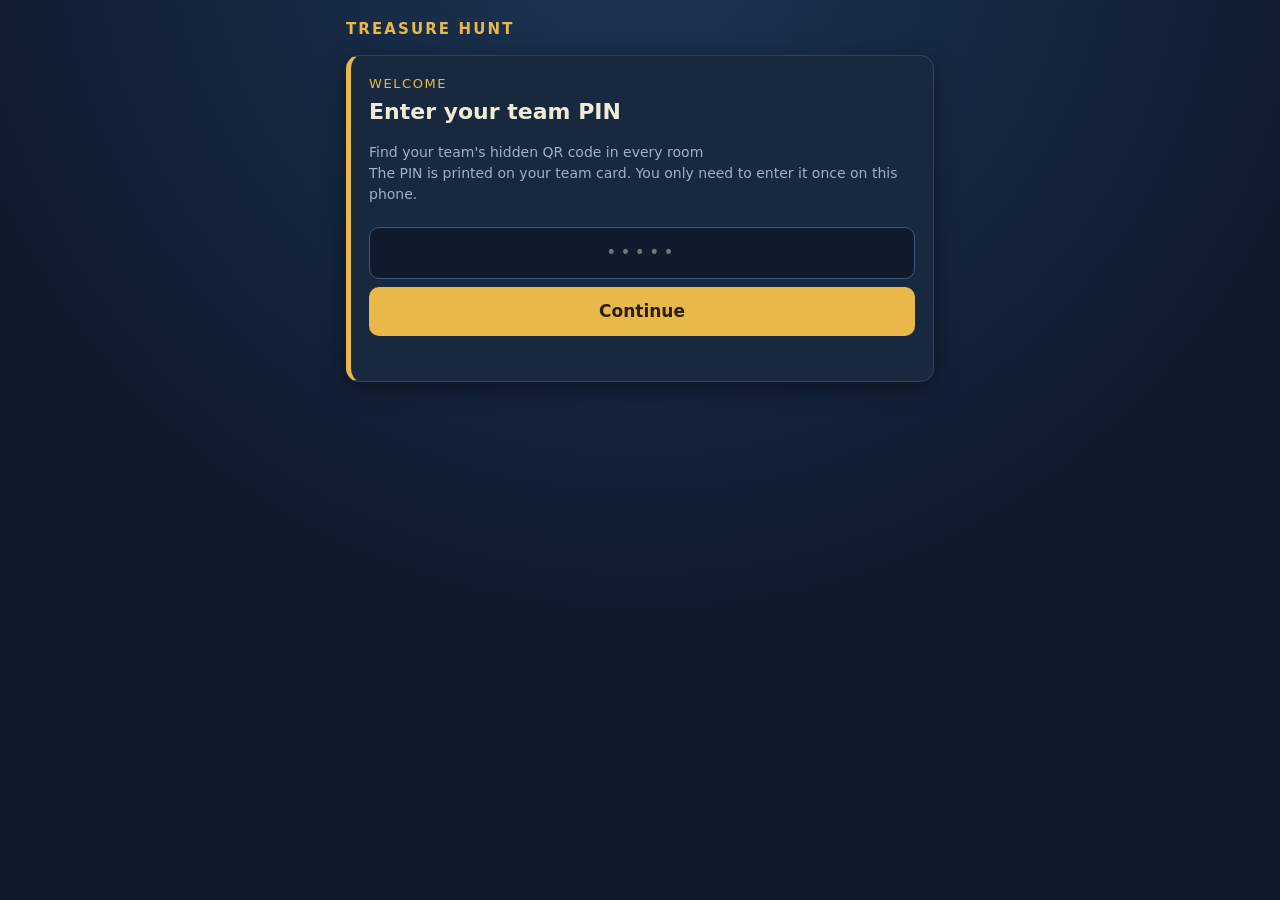
==== index.html @ 67778ab7 "Add files via upload" ====
<!doctype html>
<html lang="en">
<head>
<meta charset="utf-8">
<meta name="viewport" content="width=device-width,initial-scale=1">
<meta name="robots" content="noindex,nofollow">
<title>Treasure Hunt</title>
<link rel="stylesheet" href="style.css">
</head>
<body>
<main id="app"><noscript>This hunt needs JavaScript. Please enable it in your browser.</noscript></main>
<script src="data.js"></script>
<script src="hunt-core.js"></script>
<script src="app.js"></script>
</body>
</html>
---- style.css ----
:root{--bg:#0f1b2d;--card:#18283f;--ink:#f1ead7;--dim:#9fb0c8;--gold:#e8b94a;--ok:#4cc38a;--bad:#ff6b6b;--team:#e8b94a}
*{box-sizing:border-box}
body{margin:0;background:radial-gradient(circle at 50% -10%,#1d3557,var(--bg) 60%);color:var(--ink);
  font:17px/1.5 system-ui,-apple-system,"Segoe UI",Roboto,sans-serif;min-height:100vh}
main{max-width:620px;margin:0 auto;padding:18px 16px 60px}
header.top{display:flex;justify-content:space-between;align-items:center;gap:8px;margin-bottom:14px}
header.top h1{font-size:15px;letter-spacing:.14em;text-transform:uppercase;color:var(--gold);margin:0}
.badge{display:inline-flex;align-items:center;gap:7px;background:var(--card);border:1px solid #2c4264;
  padding:4px 11px;border-radius:99px;font-size:14px}
.badge i{width:11px;height:11px;border-radius:50%;background:var(--team);display:inline-block}
.card{background:var(--card);border:1px solid #2c4264;border-left:5px solid var(--team);border-radius:14px;
  padding:18px 18px;margin:14px 0;box-shadow:0 6px 24px #0006}
.card h2{margin:.1em 0 .4em;font-size:22px}
.card.ok{border-left-color:var(--ok)}.card.bad{border-left-color:var(--bad)}
.dim{color:var(--dim);font-size:14px}
.kicker{color:var(--gold);font-size:13px;letter-spacing:.12em;text-transform:uppercase}
input[type=text]{width:100%;font:inherit;padding:12px 14px;border-radius:10px;border:1px solid #3b5780;
  background:#0f1b2d;color:var(--ink);margin:8px 0;text-transform:none}
.pin{letter-spacing:.25em;text-transform:uppercase;text-align:center;font-size:22px}
button{font:inherit;font-weight:600;padding:12px 20px;border:0;border-radius:10px;background:var(--gold);
  color:#2a1f00;width:100%;cursor:pointer}
button.ghost{background:transparent;color:var(--dim);border:1px solid #3b5780;width:auto;padding:4px 12px;font-size:13px;font-weight:400}
button:disabled{opacity:.5}
.puzzle{white-space:normal}.puzzle img{max-width:100%;border-radius:8px;margin:8px 0}
.board{display:grid;grid-template-columns:repeat(4,1fr);gap:10px;margin:12px 0}
.tile{background:#0f1b2d;border:1px solid #2c4264;border-radius:12px;padding:10px 4px;text-align:center}
.tile b{display:block;font-size:30px;line-height:1.1;color:var(--dim)}
.tile.got b{color:var(--ok)}.tile span{font-size:12px;color:var(--dim)}
.code{font-size:44px;letter-spacing:.3em;text-align:center;color:var(--gold);font-weight:700;margin:6px 0}
.msg{min-height:1.4em;margin:6px 0 0;font-size:15px}.msg.bad{color:var(--bad)}
details{margin-top:12px}summary{cursor:pointer;color:var(--dim);font-size:14px}
.big{font-size:21px;font-weight:700;color:var(--gold)}
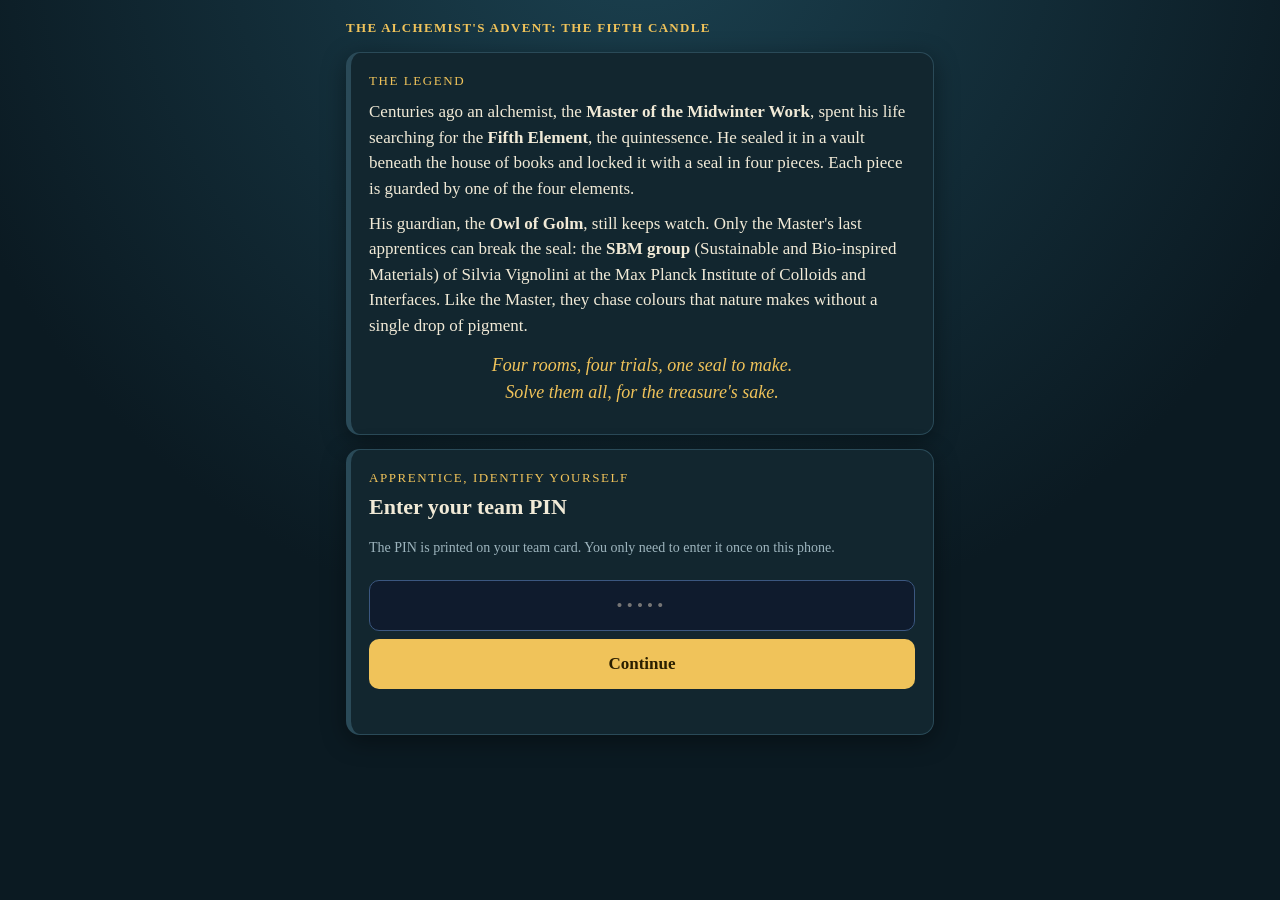
==== commit 7dec3aa0: "Add files via upload" ====
--- a/index.html
+++ b/index.html
@@ -4,13 +4,339 @@
 <meta charset="utf-8">
 <meta name="viewport" content="width=device-width,initial-scale=1">
 <meta name="robots" content="noindex,nofollow">
-<title>Treasure Hunt</title>
-<link rel="stylesheet" href="style.css">
+<title>The Alchemist&#x27;s Advent: the Fifth Candle</title>
+<style>
+:root{--bg:#0f1b2d;--card:#18283f;--ink:#f1ead7;--dim:#9fb0c8;--gold:#e8b94a;--ok:#4cc38a;--bad:#ff6b6b;--team:#e8b94a}
+*{box-sizing:border-box}
+body{margin:0;background:radial-gradient(circle at 50% -10%,#1d3557,var(--bg) 60%);color:var(--ink);
+  font:17px/1.5 system-ui,-apple-system,"Segoe UI",Roboto,sans-serif;min-height:100vh}
+main{max-width:620px;margin:0 auto;padding:18px 16px 60px}
+header.top{display:flex;justify-content:space-between;align-items:center;gap:8px;margin-bottom:14px}
+header.top h1{font-size:15px;letter-spacing:.14em;text-transform:uppercase;color:var(--gold);margin:0}
+.badge{display:inline-flex;align-items:center;gap:7px;background:var(--card);border:1px solid #2c4264;
+  padding:4px 11px;border-radius:99px;font-size:14px}
+.badge i{width:11px;height:11px;border-radius:50%;background:var(--team);display:inline-block}
+.card{background:var(--card);border:1px solid #2c4264;border-left:5px solid var(--team);border-radius:14px;
+  padding:18px 18px;margin:14px 0;box-shadow:0 6px 24px #0006}
+.card h2{margin:.1em 0 .4em;font-size:22px}
+.card.ok{border-left-color:var(--ok)}.card.bad{border-left-color:var(--bad)}
+.dim{color:var(--dim);font-size:14px}
+.kicker{color:var(--gold);font-size:13px;letter-spacing:.12em;text-transform:uppercase}
+input[type=text]{width:100%;font:inherit;padding:12px 14px;border-radius:10px;border:1px solid #3b5780;
+  background:#0f1b2d;color:var(--ink);margin:8px 0;text-transform:none}
+.pin{letter-spacing:.25em;text-transform:uppercase;text-align:center;font-size:22px}
+button{font:inherit;font-weight:600;padding:12px 20px;border:0;border-radius:10px;background:var(--gold);
+  color:#2a1f00;width:100%;cursor:pointer}
+button.ghost{background:transparent;color:var(--dim);border:1px solid #3b5780;width:auto;padding:4px 12px;font-size:13px;font-weight:400}
+button:disabled{opacity:.5}
+.puzzle{white-space:normal}.puzzle img{max-width:100%;border-radius:8px;margin:8px 0}
+.board{display:grid;grid-template-columns:repeat(4,1fr);gap:10px;margin:12px 0}
+.tile{background:#0f1b2d;border:1px solid #2c4264;border-radius:12px;padding:10px 4px;text-align:center}
+.tile b{display:block;font-size:30px;line-height:1.1;color:var(--dim)}
+.tile.got b{color:var(--ok)}.tile span{font-size:12px;color:var(--dim)}
+.code{font-size:44px;letter-spacing:.3em;text-align:center;color:var(--gold);font-weight:700;margin:6px 0}
+.msg{min-height:1.4em;margin:6px 0 0;font-size:15px}.msg.bad{color:var(--bad)}
+details{margin-top:12px}summary{cursor:pointer;color:var(--dim);font-size:14px}
+.big{font-size:21px;font-weight:700;color:var(--gold)}
+
+/* ---- Alchemist's Advent theme ---- */
+:root{--bg:#0b1a22;--card:#12262f;--gold:#f0c35a;--dim:#9db4bd}
+body{background:radial-gradient(circle at 50% -10%,#1b4150,#0b1a22 62%);font-family:Georgia,"Times New Roman",serif}
+header.top h1{font-size:13px;letter-spacing:.1em}
+.card h2,.big{font-family:Georgia,serif}
+.card{border-color:#2a4a58}
+.card.story p{margin:.55em 0}
+.verse{font-style:italic;color:var(--gold);text-align:center;margin-top:14px !important;font-size:18px}
+.owl{display:grid;grid-template-columns:1fr 1fr;gap:6px;margin:12px auto;max-width:340px}
+.owl img,.owl .empty{display:block;width:100%;aspect-ratio:202/221;object-fit:cover;border-radius:8px}
+.owl .empty{background:#0b1a22;border:1px dashed #3b6272;display:flex;flex-direction:column;align-items:center;justify-content:center;color:var(--dim)}
+.owl .empty span{font-size:34px;line-height:1}.owl .empty small{font-size:12px}
+.owl.whole{gap:0;box-shadow:0 0 28px #f0c35a66;border-radius:10px;overflow:hidden}
+.owl.whole img{border-radius:0}
+.piece{max-width:180px;margin:10px auto}.piece img{width:100%;border-radius:10px;box-shadow:0 0 18px #f0c35a55}
+.verses{padding-left:22px;margin:.4em 0}.verses li{margin:.35em 0}
+.verseLine{font-style:italic;color:var(--gold);font-size:18px}
+
+.stamp{text-align:center;font-size:20px;color:var(--gold);border:2px dashed var(--gold);border-radius:12px;padding:10px;margin:10px 0}
+.stamp #clk{font-size:15px;color:var(--ink);font-variant-numeric:tabular-nums}
+
+</style>
 </head>
 <body>
 <main id="app"><noscript>This hunt needs JavaScript. Please enable it in your browser.</noscript></main>
-<script src="data.js"></script>
-<script src="hunt-core.js"></script>
-<script src="app.js"></script>
+<script>
+window.HUNT = {"v":2,"iters":100000,"title":"The Alchemist's Advent: the Fifth Candle","subtitle":"Four trials, four pieces of the Owl's seal","rooms":["Room 1","Room 2","Room 3","Room 4"],"finalRoom":"The Vault","story":{"intro":["Centuries ago an alchemist, the \u003cb>Master of the Midwinter Work\u003c/b>, spent his life searching for the \u003cb>Fifth Element\u003c/b>, the quintessence. He sealed it in a vault beneath the house of books and locked it with a seal in four pieces. Each piece is guarded by one of the four elements.","His guardian, the \u003cb>Owl of Golm\u003c/b>, still keeps watch. Only the Master's last apprentices can break the seal: the \u003cb>SBM group\u003c/b> (Sustainable and Bio-inspired Materials) of Silvia Vignolini at the Max Planck Institute of Colloids and Interfaces. Like the Master, they chase colours that nature makes without a single drop of pigment."],"prologue":["Four rooms, four trials, one seal to make.","Solve them all, for the treasure's sake."]},"teams":[{"salt":"m4w1dhg5o4TyD27lIcQMAw==","blob":"EtKeyD1hG53a9k8R1uJwfhG1sh0W+RkRlZsc+CzASk0DG2xVFlpk6r03qwbhqSXS0JdFmEiA16Jjw/bNP9q12qbv1Wd6/4W1Xqh/etn7ZjOv15mVptvmR/TVSv9Bfso="},{"salt":"C0gT1THKKRNA0+2tFTScAA==","blob":"8LU01HbjA0MQchYJk6akfMzAFbCBQ3QIp0wX/qTdcGaHaktTJRUvIQWu4XYUzKQFKXwEQ6U2CWqLkvjoHuzMt83VxJJyqKlt8pEIyX8h1sdLVR5EpKGeFh7JVNr5TUo1"},{"salt":"2zcKki73X1dJuB0A0sRzbw==","blob":"eb/OMtyzx3rhWwapObAP4/DhwMiViXS/LO1xcRUzD23bMIDrVrzbGglR/zzNsX95431Rg9helDBMLCsFyamHJSRbN3PUOnAV+Ab89Sa4gt84TISEX/RYsFCACA3x53a1xw=="},{"salt":"QJIFmouo7gAdJVF2VhOafg==","blob":"KNvNGLSDHFWL/PYrAX/ZrlbLcboPCLUOh9olNLNEkWvEWo+ObcB6n6Nz6ksb6myg2XAu3RJ0fbv4+I3Ot7Frfk1OIvZ21fKR0m7+ktGV8e2lIrtStwaZWtg35t7UgncUbN8="},{"salt":"vvcAYC6yYfS0Bd985IMWYg==","blob":"P6x3KoAbQJ3RMvbyawGSX1YnUluehHGsAaSOcrKlTSdzhEZlomFDJi0preJ+j8zpn29MWUkU77otl6VEXk3Ti16tcJdv3uj7JGaVmDr5glVOr+L5zgQY6siGrl2RKaFdbfg="},{"salt":"Sfccg5nE3v+W9jmm4fqGNw==","blob":"dZspQ7GLuaU74k+853oxWoX1m6UAKrj3GG3Qh8RXow7EBI5bDM5wTM1Fi4Wm/Z5WjK4TNlTyTk9g5JyLYX6Xb1yPXfvLjFUZfmbGEjC3xX6l0efLy/6ZklZNe3ywfODfWUU="}],"stages":{"4eca1f4788dee9db":{"salt":"Q1fF2/412W5KNCm2tBYPhg==","blob":"YRV3gGz3rzL1wxaVRqEyqvJm/nIq//qnygRA5v+orOahBpZ/PAIsn2qs2r+7JGXYdFR2evoSsShvVyMpJ2KbGiK7uXqZWhe3aB9JAUcjuyjqWyslqWFqIwySSq27me96+Z2eYY3d7O06zvGgYqk8+G6Po6+aN1P3+uyWf31uCLFlY4Otw+pT4gWNC/USoQ/eKCyxfzTeZ77UPqaGCyygObIEPANrcEg7MgVeSOYkgFD6ZWgc6n+mWe8BPTv3csYVXU/loJnwCymQvWP4XM8D5RGYza1JYzdh3yIRPur/2fbV2vui4MYB15hjNwC3dfr+YSV2ym19ROnUZxl7kaZmAhFK8Uo/2t1DRm18wiuOwBjTeBq3dMHiuHfyjpQYxkEF45kUEeyAk4kwBFEzrNIXj/CBltmoZdjprHKyWlxfozc1qrJJYVzjNWE/asoiGIrbSHthOrN8C6UQpSlD6TIpJ+40p3xqfPthyo9L9kdPhCWRCH7UNihH68e8JcvsxTfCB4Qz/PrFJruV9zi4F+pYVwO+WvGGU9kmjAl7CteURRU7mVAOW6TeXOZpUPTAjVheVA0m98nFX7Re/3DNHdlvq0wdIGzJpIIutZus9R0s/5CJ7ab9nBvrNsrom2Nj7YcGJSdJaqxK/T/+rhFPYtyy8LRWRyfBls75fcpSPg/2vhRcn2Y66hZ3jyG/2KjhDeijI/Bl7d7ycguNbkJR49Tp+3zWfEFP6sL2S5RW0xwWpiV6TtPpjmXRBPctRBKocgepkAfD71wxDEv7PRD3hiPB4RApgiefyxAMYImk/jQ2LKvHl0BFrOW0EnejQxqfEPJN9Fo6ypMJWn9mMkww5jdYHelEtNH1nD2VcPESYjvaq9iGZDsGAZJTln/ZcT9cajKt2n2OfpiygXOru684vsbqUH/1NnrVvkfS+dm+Wy7A+0f+l8AZkOxZz7nqjH3LRdcsS8Mvdg6f5uu2rsq++eBVHurxoEQPT9z87AKRi3LUvEag2GZEx+b16mnqdh2aTuvChhR7eqMUqcywc48qhIWQo3Q+Ivexg0qOWApakj5I/jaW85UctUKFjvFQIcsinMXbfoRZKlnCQzjjRTUwf5bUFv/ePdF4GCnRRFpVvvtqJeQNRyuk13CpN+RAKWPLuWXrZ+0ri8GQiLYpG8jOak6BAgSFVa1Dy3wxX9LRWCaZHRniUHxxNt/ktNaVv8mGxBGtdxG6SphJpi+FV7WqWAtK6zzUdJW0gFK6rCQcngEcB5579ATvrg=="},"9b3a898a8b6b4a17":{"salt":"gFYpev0vIjzVvNejDFJpqA==","blob":"PGec3yLZaTOFpBHNAzSPK8+WwQoTwBRTnWn651JB9ZisOqYckVMWF327Kax5jHc82GtDdSiFGKT9oOhGH3Oz+Aqz51htgCIt7DyeD3Y0Kv6dNvUAO4O2A9haAS/a4x17zjXyQnA3WAOHlKwxgMsmkE8KVWlH4hLL7N7vNmCCjXJBULLWmDC9BZM4rP/[base64]/tqDWj67PnxgNCSyhGSTUTjRemto+hFPpCGHSSOqngbgBr4fvwmP3j6wvX+2Bu/sXYv1huura60gRGznJbC79ilqPISMbX+EXb3E+7hMXg1VJ/Tgu+GZSJdQE0lAC0eL9vbQNZArRncWQN3GaTkdh3sOeN0V/C1udTnlWZ9aw1S8s+sMYhoLkl8+l3VhGh0rEAlzziqWXJh3DTu/JO/0wJSBLfMxunhPn7PgYA1CAV3EY0Gxxr4RixjY/hXNQmHDqwj9WbbnRtzWRp5aEJvoih/[base64]/0rnebQ0BOqEH2L6dn2AWBuO4amE2KMYqxA28PiJ3TaN9+OnRKlaCPhKt8EfVx1Ww8yNjw29SYI1fSFpSGK1iYCboeRaklSTfOi59XAgyrtQdCsR/BdmhkgX2h6k6L6vyqxX5XaspiPKh5fzk1juzxloPUTR8l9Y9p3rAqiBw1vgQip/pN3biRSnp/Q7VMoNStOhWZRtgPuGTW3smGNiPuSd7hxla4UCpfBMesBycRYXY8lpTYApoGOXe3GtP8XcAsmtgMQiLouOZ46IIMvn2HWIQ/6bHAp2cSrzc4shMttNHc6FyUOIx3KPBUxOz9nK0YZXGvfECDGyZiEpI2fOch9Lx5fkgSAcvBQly2T/P8KbjfaE4zXk+cVQ3UnYMGObc1AeFfnv45E6baPlr/rtpnAEc8BKZq3+nJee36W5UWKpETHh6GH5ruhvYCZePPpqOYS6slvIgV6lmOGb+sNf3vuoesdwGHif6q0Nkh9GYFaDboCJjaBlKVG3VUoDmhx2h67OQ8ZFC90iKJv4w/[base64]/6/3ExVGi0Hv3UeFtHvKPSV+4PV9f2gDP5h018HLbB0vkrrGj9QSQIeOPf3po9NoMzVYUeoaNG5K82DqcJXBwOvtdMRv+JALXPKIM+U5lha2pW/gldYGEtm2YYzqXrYSTUygXgxDPHA95+pGXU8nnTMZyYUgg+aQbdccWNtPGG3zhGKZi+6GpvAYCTDj/1B53YNV6izLCsnXJonNV1U5VwccXj+X2gzCUlt1DMW/arlYsFHJDsvRVMBzQL7EzDrZzHTpus/SZHXpVsX7EfNCOFRVdslUDkG2GNbY5LQ/havpSZEUhGM9mcXyZDV5oSUp7aRsh7viq6o5+XRt6zcnb51nwbpo/7L6GWG5eWKER54rNkrWNSLoCQdaznwjhPhRxovmxVd+k+yhjMCwYFj7JmADw6FNQaanKu+JTjGsaKKfIrXyHOLMrA4fkzSuV6Kcy9UOyQWZdYcgk11IWM7qUeRPwAjKi8Bjaywj1CJvLG6kuq5lbbWXcnd+7/vYPZBGGfWuc04u2cfIgapnuLyMMkbqEz56TZTO3+dp0gs0x1i9s6XB2tb8wywxhQuz+VNO983xJkAOcw1IyW/48XZRiGXWHWsx0y8smGb9tDZ0Pao5pm8oRyHZZ17QlKeE91+5sRZjK6rzFFQoa4Y+iwbBvPimfaf/do1rY1Vz3veSRPMpi7jYcA46spLkHKxsmk5l40jqW6yRcDaadrmdHr+LkKD6WSl6Ij/SgkSHj9HR9lGMHM="},"40a07c6cb82ff6a8":{"salt":"IiNTReoqzWgYismHQRKPcw==","blob":"xVs5NL3Y6c/SeKXzhYoR5MkXifjAdl3w+oNbOTtam6gMCFmBvcZSbAIXWxrtvFgGCVCmpCIp/ghUxTaUenSQq4R0Npp477NiGAUvijaQJBtIh2FH69608cNQUExC0Asqjg1qiNPyyJH4XxQATUjaRmhFWkfLMlpdwJBj9AuydgwUyxjtTk15Wug6jZMypK9OzODgNkJTkc32o9Rff03Mto/X9OgeJYflQqU2D46XotJ8ui4mHQKgilbjBmuXIyPRH9RqFV7f0s9VgCxvCt0KsSjo/Vi+broM6ABT6FOwJdVtAKHnlA2gN+3ZDQ839n1XgvtIitfTCx1SPU+clOXM/AKYqzIOa/XlV+RieJb4KTxfsfauEDnq/[base64]/WZh/x+dDhD8d1/pSm/IM3FYMiaeT0SPFhI9qReKtbQ8ZtkvnBPaIQroRlzhsXMcMwgnriVFc33gcUZgy+zrZmTYD5vaqGx/yUhv7lvXo5+L1ysXz5yX57LIcPTMVSNHjhGgzKdMlgk+aQ2QFSgpccVCnnk8oD3g8c2plUIXqBD2FEXM32ui75ntBESkY7tK4KsdMIiesZckQTCAbw8Taixw8fW6zDlJi3KB0r/pRQSimFXUd37uSNKS451K9HpTe2Zs3INds9GLXNpU2aeR5cfPJMDWEJlKoTmNDrhXzgYgFHQacenWZ54LXD2SEej89mWvzjlVToU3oLqLKI3El0JYs5sa2g1aI5dOClxtJrElFRFbQLAsPgxcK0IHxPYEv/wve5lCE9g9JZ0jmeWe9E9Z2THSrZHMuN70X+M3xZmuqNT5mdasE1W/HHevtuynCN1TMhzXae/DEiChGhHFRjGo5TlUktUwonKi7oVVqRr5GwlYRPldI7vFe4BOExipzc8ipifsS2ygJKjvam+dMLLVbsUvpj0zs2xDEdAg1Bzl0Oe04UWy+0JmluKJVYJ8DLbZFJGlBNvTr4DwtL1tFHlY2TXmranV9m"},"0099a74160afccc3":{"salt":"U9ToGcvchXwL7vwebs6DLQ==","blob":"YRXiN73oCstzsttxxtUHYHBhkR7cx0RdJXylzglfJuLp6IM266+4t5XrF3y9WywB3aEjGHXW95btn0txmh9GyxrJdAsPfxyCDuScy63r/WeggIbSnHTvELcRPKaGB8Z1xLB+ESpaW05fPgvhKq2F+08Ujzb5KQBx9TlY3co4a9SzIT6nECQppim4wnH8cf3Z8M112seIw/nyKz8jhX1PWltKAlujlUJl/46PP5ISsoaEUwnObsAbAgnmYKSeeR5itJoBNfzlrLulao7B1gSMQ0LSwW6Ejw22PkxwHlojW26+kQpRaX1nR/9xwAKPkuwfIKtzyl0gzQA3obU5E6N9IGKLYoiWBVNaMhDw1LFQOhc8HVAiyC7Q++PUh6VLARtJEq+BFuvNg8Cd/6wYHHnIIU7ckdTfOv1lV8r80u669dwgsNvRPErF4yn1b+uvVQfVzFVQuVKyuykTVu4f91rDT2US/S/em/pWY+85ejNB/byDitMXYSWJ6IHeQeYkyDW62m9fzUt97uY8oMxocbs6MtI6aJPppEkGrX4LbXjSn5fdW3icld/f9nqasZtfk2U08oq7RsO/tQFQhz1mSbEgvgvm7hWh98UFLmNuIGk1YYNq1EKSiGQ1JcN4TmR3dlVBzFMY3qEDltPWOhtBUNwlTchPGG7wOAYzepVrq1yMfUHhDPlB1SDlNZ2sMMkvE94ZpCYK5+K+TX23+k0V0OHNNQ7+VJhxP6P+FViE7tvpQG6dW9NGFR74w/MCoMlmcEZaDy4zr7MCie841agTEjk03v8="},"0fc0b9577c193f3f":{"salt":"Auh1yw/Wing81peTMY4j+Q==","blob":"CCrlBxlCMjo6Toc39wI6uHdySM8nWIaaRCpb31V4PIPkUKjwOy1CjSn5DUwQrL184O55JHHExidaQOpW7XZGweR1MjsixYs1nu30j9IQXqREr3O9S3MoX283/c9ofXatckEb66eD/qWFM8nn0QftTwm2uiSAOUxUNnwPpLlGtt+8JRlUxM3AbtyC7/tQUaOJfQraHaUaGBOj+2evc2ul9iHRvvXFdGNNeK2HhcSxlpk1S3cSGRXfayBtyQ5+M0+k32jqigNh0yyEHhPeh2v0p+oGpQnp+OWi/kUH/KvW7LKoGA8kt3+xSuFOkgTnWb4mj8i+7Rl2s6toqVT4rT7ReXZZgYxe861LPPC9ILQLb0BXCFk665PFfDuArzu8UpIYsC7w9g50sWAKxVwN5nFXRd7mxrg9ARKVToQlhXBk3+hGJ0mCP4NVy6j1XmHBqhPRppI5i1sjeEvGeimUdADGyWnIqrmQI/DWmfM5ijuEKQ8jCUb81e/q4uhYJthHNzwWTOTRB99jEbh0hb7zQ2YuRRKSgrylI386WXO3kQK2ornZF27TMZwo3o7Cb3Fybw/jhCJRTCArs1+Zi0/eCA5FOir/5slJyKDoInLnwSDSQqycS/dekphCeWallR++n/GJJ+QoONvlAEtmFMgx1j1df2LRJe3WkwXAr/FxllbZq/Y7PTz9NF95Xx0DEGbBuJ93E1n9fF54OHF0eGQhC4y5kErATYvL0P+pXhR/JWzrFKruBc1680SXDDAmsDFkIemsktUaeNiJLj/hqLaJCUjG/BORTDrQTcaEFI3o+l9UkdTij5LXEj94YUnNGjvVYLeF/2Up1FobMSKmIL4U7CS40FaTkiEjlfamV9hlz1TmhCgzmAZ0AqOacd1EA20PP2rI4ANN/kqrugWBZuZWjua6oTmJA65SqyATuEk1yQI5opTnhd2GgcfnXxq9zmmG977zVqeRbcW5wn3eFbx0s08jDTCNEoyWzkw3iIXTABYMsdbtG/K27fYSq1MheEQdDROg+l2hbEx2PlNw7uLi2u3jdCr+b0/Y/Qn/zWzMWPKT58kzc3IJmpkS4J4+thBIjo2QY3oAHQ0/l7EOOJM2vjCF5bJt23xOvp1NlvBPT0hSWnZG1UPlqQSBRh42830bQSlGgOgTt86HX5Tx7MzzKgxFHVf3Qh613AmLKVVQgjRr2N4y5ONDIQFJlpLLB30Y8YT+ymws5NxdZnSCLgVvlCPKO7YfU6nRLGWabUTMYPxqkWOye6xaeQ=="},"eb2f543e565dcc38":{"salt":"vZnMPB4m651R6ybQJtWHjA==","blob":"31T+NDGP9hIz2wX2/x9IW2OZCrFvR2uvJcV6gx017HdPyPV4YU/tReAjfou7lla1w3S4ZzveSEA+4ntlVWpBmM7ABDvtWyX2LuKQN7yBDMrgjOl1NcR7Zm5B8hR2tGTGr/DaxSjlds2GNCHQ9jxoGIfF4ycl2Axws54MudCgcXcEBtd5ZKQ6GtFXkoLgfCzAPlpCEXGxZDWPWw8fCM+UqYyQFd844TBrT/vkk7YlCyTjSWZE1Bzn8oSywl/CLvVOaI9FxbzsUjSnUIkgBAOHrR4MDkq/nZNe+RrlI7A7lPuF4lj3g49jUOcmNLIaT7feQAwg1pG3MWoJ//3W6qyy8k7tPE4eVzYShsSyqDs/XbuocKDoKrmYdzCGA45M2uC7EGgLbEnLHpxDyh/Hgb2cHPqRgjI1aVy9dOU++Nnp0W28v/XhyugSQF9TuGdlM+mKbs0r5HLPg4r4dSjx95Sl48thGzXqtR2daYA3ll7LJ5qUjLjlbgqGIEhkBIY9F4JzFwRRWtTmLurGn9sDnXPzBC9Ny6HGKzJ+GHe1k3IkNDwgau7fYeEdIEfYZPZ+3w0h07FtedN9yXb307px47ly/YpmsSILuLGOe6RQAvTBP9ugR2EVO1A0zV66wCIW385R7VOcdZrmfGRfcn8IwwutIuBQyOhjpkXVTuCUzKEcI/Cd0eTWUxFIh+uRiwd9MeJqFuOXkdC6nCz6iCbeYlySRYTS/FwxLYroeAyRKPTCI56XPOeZvipZBVLKkRTkEqbmibAYEsgh9KAUHo+fyL9WlBHDkK72NAQi/++rPczjGIRPk/6co4CHOD/LAh3TSneZOxvYt+/Obs4IGWSoUhgp5CyKP4BqveRa4MRJcIgayo4CHHzxD1pv0Al0CjycG+Ybc8E+s9dQyRCMYPDLrpqkjWnKvDrrX2/Gs1458VV/BWmmOw3rTsorSRVBOfOZwYkMMdCJwKQfoZKWC8V50aEsYNz32GflzoKoqTqdh4ghB/MqkzilG+uHP+BUXpilD89w3dx7UpHa6SgUQYPN7ZQHoJILz6MEKqaqgjuAn2EtB9gibx/gVpupkODON0l/Hf4Eg+L0Uh9C+JZ5kRmA658trlqMEC7lK5+eWrSNON/Yr6F517njIzoAABzOeXGBaHOpeXtksVrWTsCARUEp48f6HcNMwMcgwsQZqTLAGNGsz1PvNaWrlqvQEs8bCBnnSEW2"},"c61efed65982e34f":{"salt":"UPBJZyjOeJyW/HSKSI0JxA==","blob":"E268TF6qV+xV4S9pU9ycgmZd0LmAGojXVGndn3mJM8FBAetKuMC6kklNV+utu+bDbMrQE1uJUoe08/6RNLH8ME80PK/k0+o3z4taaRmCDV9WgeaBFY1blcFCZkJbUIKOI4HPnp3txU0TeeShHbzayWcW0UxvQWZjJWk8cGOd7UP17Obch0Y6QvEgzXjztDJEQgJAd7dsNYiTWcVXr120bk+Ntny9THOgZSkELZzm+QbcyuxPx3FWWeT94O5HhzvKdaNDlfW+BRget/zHj7xanw1cQFCvWLs4xjD5/pxSYYUgx59gx9O3TsPv41R0XQXlvKzuhUBnc3yf8f7osXsYey3I/hVmhT26jwPmpjhSjV/W2h/bMFKf38274SBj5i5GDTCzzg67H1EDKDYekyE7O6xes9j2PvIgEMUKcY79Ac9JHmcDpCSrWhH8Jlm0gNS3L1QAERExmx+r9A/scM7xwd9niH14ocEvq7pD0RNYUQYkyyPJIj/RxXOxPNuwYr+gTYIPka3Z8OgMjZqWq6+KGyzCR9ah7b0qijOFaaYyXdcJ2WZSIjrojIbio/FIOm5K5vLTFHn8/FFgKAXqoJYyVdjGDZToT9JUXhvTP0+N99NolqWmDN8INbWmYv/tvy3HIsbl30B36Xb4sUuxoR6JwOb1Z5ynNmV88w+yYEjkuuf39QxTk/JPGteqJABb+lf5ZVo/hpSV6xVDf8oLolOYdK1Wlh+wHMw3G3IHxWK5Wix6YpiUycZUxnIuLJT2jVdEHcqKWmvyRiuU"},"bdeb56203275bce5":{"salt":"+BYcu2j8c+cKDaeojY/FvA==","blob":"I/UxqnpJPCmwLOQKNCj8KDDn3v5mqa1kuKNsN0mQzxW6cSxalIxR2EL0I5SVLqR0tWmijkcGg2gDSHy0Fd0U81gAwECx4p/PhR97G8EFUGWRHrB1fwwa2m4cpqDeuMlkODfwU70j4ODgbyrhfKab6wCmN7vzIF0uclLyluxN+PCaxsDyB9fMmFOC56gQ15l1t7aQOdEOfn/iUMJUkgZrzX15dIOSXCTu9X6Figlb3/l1BOXPIHAY1OWyZ1GPTCL0yvRDW5rG0iWm0c+aHzej7CaGmAEZ8WBus+edHgwMCQxjUO6SscYdmKAJH0Mq+z6HbwtO6Dlb4RoYN9BDTab26E4NtDxAiVlE/5CsVMbSoQgOrlInByVbtk73cl38curexL4CQFRjU4M130B7My/4JkrZNyKWOlDzVehrZfqcoMuQJzXPlHtNNXDSd4vBs0gCDq43kxyT59/ncU+NGw8J/[base64]/n82UqixHVUZZtVyC5hwbpRB4xVTWF1qAtW2lRsUaN5XYkNeSP30sR92ptNOe1MZxrvCQG0lgstG8oGGKGLBlWiMFYqtPLxVt6SyqeXkWCy2zgDVMlqRu/o9UvGEail/wa7NvYEiki0SiCYdE46lqZwqXcMav6EOEgPdBPP0++BaJz7fCX3JcllhaD5E/VthlzHaSKhsLOqtDvhjlKQ++jgix2eSueeslr8GcDGZt3lFqp2tj0RbSJrgo5ZXrLYA/7eaRExC4GS7HwBzyqcgNRDUsjCZ+U2dYiZAZAwJIYLIih8/S5UCqefYcMHA3ShovAJxWBk7WYcln1JI3OXuhFhVCTbO95jbT0gnjbFYZKXNVH/LEz29d2x7Jqp+6d9yJT+EC4HFpPSzeGc1Y/7EngNBD/HA+Kmuo85uIPSjA+CVG5jKid6xDaIDrMl+avQHM7ySDk9VC/Fqk2l9tHRcXlKxDWy34dR+qxJMGaJ6smFh3QXjCTm2tYxPe15CFyuBT/rzt44erx3Qn0NWuOP1EocuUeDrxzfcyL6L3YRtzmG4ezpmWhhnpVzVlStv+r3TgCjBijQdX1sL71fcIwGEG9cgsXi71g+Z4NzRnd+Z3/yaq+UsZv0Rzwys4GBxrXL48TT80WIHImHpKzwvBIbPAKxkVMqUWR/Q7dLcatZTaZ+jm8oGVT6T70/J+bRt4O7Tu2sRGYRnJhIOyW9DKs12pJmG5/4ItbwUdduDOKcAu4K1vEskE4B3R+CG5N8Ku+AuPXc/2pVswnpSb16P37W2mkXbpWHeX0VmjM38IwLcfRNhp5Sk1OXSrTNrU0YdVLCIYfg0Ebotg0Ypx8Z+eMFSFaZc8J9JtmS5Rb5/bmpYVShYQem+smHCz1fnhPtm2GupWjWN5oGVcCtiPdrfiplarMxFt6xCli3qDdqq5a+h0E47eI2ztxI+1V3I6DM26m7On61biG2hXvRiX6+ya0bfVpqpM+Sd1z3aEd+X8nQBr0F7lFUL0FHFBVLlsz/oMK0jbZ6UZ8FCcPik1Pktr3HFY/8hMZTMnqQMt0IWG2e423/swQgY0lXcR4n4KnfXT5WJRiEPkJCHTKeVqtktbgnveYrPFi2DrtsSK+G/3JdUOuZd7Fh/FeRhu6tj8yPBHsNStzwMSUsyNUdwJqzKST7ykyPrzEg7Tyas6fsT/JnhVt6liVKrLSpJV9F9+FMfzbjE2AtgmwZIuSc6kDpwEwpeQPdiFyoEzPe+5TykYmjn6KPVZNwuRSvNSRqcA22SVGVciV3/xx9EY3HxBF5nqXCXPEYepOiPn/zqvJwnj5aZvjhb4FtitGQhIhF6tMhQ+5a2COT8axjdaZAuM8bsKX4llxh3pzWdLTyC95E8bP698ED0xv0ib2WUhgYNjmebxuEf4ILcwaM7t+TgFLV1IBjxqDNhGmUf1OCrkXthxNdDnn3oPKg7RSFiDPPRdIJdgSDVipxy44mtiCMw+GcGG+zH+4hSh/KD8jvUUhz+4J724bEjZGQg/3yA2TJR8i/uPgED7nvmows1NChZDucsa7iLErWbOFjzq6o+lmKcZ/kJgrWTDfMdy6G1LqyVSOjfGMKX4iUH+LN/GuYgBUVZTtOq4zpBL2TeLaLrib6lfWQYdmybSyjDD6uSB9yDaBsEQch8lXzjGGDfFbH4y8foL3hms06PLaqpqOq+NL91XFMvO8Hf+p/TufB3qTTM"},"955034f12ea76a52":{"salt":"9ZlfiRQ1SeAZ+WGylv/hnw==","blob":"n9t0fhejs9L0FG9Al/WyCx1smHuCXDtxjLFBffL8pP8Dbwx3cqG83ys7sOIyB2HT+09zmf+QzWGKE+U6O8ECcyn7mGGkFPj3g6r3cTO4APOYKnTqpN4izaxEP1DRtVBNkGQqolT2+n/gxKJ/4ljrQ8Gf0OyL7slNqT0IpKK9PUTL6i8HiZsENDRVrzwR4CuG+l5Cul0kXwMNzvgbpk0HpUHDGrhgaCOyJdIqw3bKH30PxfzKPpjzAbnPmoQ6SzUDtxtXetwidYVvZkymhR/I1WfMN6muPD74IF4Xi07KBBOUmybpSruEIRxAIn7z9UXjDzCW//4h/+a9MwP3Uf+j+/AK7YzEzRRNhC0jpdsirF0i9/0JxsA6pzr7V2/CJvufzIVYHqQhdWCz6SJKt6Ry3odGYY2NIL0pcd2sIo3N61EUBuuPuY/iMpyrk7+Shr8AUzmRNKRvuaRH7TKSEFG62o5rorgRNcxkZKVn4TEX/YZRrpfKg87hmTj4uhMGn/hRlGtYPXdDkaeGDo0ZH2CZrKBDteRWQK0apuR7cJkqIXXNKmwsK0Id9qRxTNv3zF/CsxdxzMiZGC0qXC2+f/[base64]/nkn7XesSUU9EHlcLVSedsVSdJsPbVeRLSmm0IkdgIjoWkXqq4RLkW1P/rf62t5G3aJdYi8B8drbB+Oc9ZxxDwxk/347u+yUudRycmyICSoXWbt7UW+hofGuUccgarxAj2dDawpK/m2etgb2TbdvxIoZYPQ6U2ZGblE5ogC7R3gNI1qdaCFVAPiYaYeDw6gbcIHzACZmdHvN+SQf84R1MbtYJpsEwHnQxdx780hAkGtsv/IH5Vt0lqWPjnNCGExKc1eGXGX8d1U+RTx/c56qlC2jDnA41GYkGWlvBwEsSVTUpg61fU9xAtbQFXKMc+AHjPIz5iIeFWVb1gS40ko5d+2zP8/[base64]/QMl7Rmt/S2k9XIb5Se5y8YbkXm+gZvmmHGu2q5eC2K8N07Zar2/gRvMNEdIsSsRHyQ7Q66Q8HAZcWZxF8458XHbYSUY3ST4T17U2GEaS0Zl5sgktcUr4AT/dumBk9fmQabyiQ0lhnMgXlJVF/1P6GJn5CGxlYJKoXMsX1wm2ogzfVR9IrNI2xSmFfm9nQb2Zl8UxlrNWWptEOhRHxVTkaZRurzmf+fRIu3cWP2UyLgxB+OKQgDKHYcptJW3SCuwhCendHJk5uQ3BeiPO5WWokUX665BKZgrtdtJ/4/epMlOLWrj7CDan/Ntc/YvWOoni194Qx5v2JDKeCgDHNTwVwzNxTXZdJoA7pAu4taTow9bW+4o3zOpCtmEnRyTiEhCKQmm1HMM4+XRr8pie9l+HljP594b/[base64]/q9iGWuCscumGnddU/u5Rg4KuUI2YffeA7qefaeRdxlU6QsnSHaHAPOnxtYTgSnU5R3PVJEvCKNCpy38oG1u07ve8TcE+uQp6uyRUsAfRZlY2+L6RhGOG2AEknJXoRXOnrodc316c/G49LJdE6gtU0IvN0sZIM1e40at78Vsv0dFCUUAaxVOR0fD7kRly6piaBpNOiQNCcUo7TnXLzdUXxufUV1g95HDkZQJ7R1TxCSZJllMT2+JUZD/44W6REUy2rXa5XCWtw6PfcKjI="},"e74ba448c428ee94":{"salt":"7TTo/Qj7WkssTUpC8aUz7g==","blob":"0vxtm/[base64]/wQemVL+2/ohz97m/LqDKeYW95083/RtI88vDL8MMeJ2LNNMQY/EufLqzRIaiE7+xFVekaQOVh5cz/55ZFReM920RG6CG89me9lW+OJR7RQ1FpE/cJ6/sA6CrJefPjFD7FwzMATwts63/U4Ii6OehMhulxcdAie6skN+rPjQluOx7mmTfPYnq6BAlT4Ub8D6pg4K4Czki0sZxScLCo2J6NO7Jyjw/3VI3i/qX5ArwfKzTjiBDPmNztbnoVA5QrodnqnuL9yYi0/[base64]//c+knnUBAc4JUtJ5OL3VvCnfshhaODPGtZ5y3aZto1y2aImwicaBzsJDjCUrsa5SaVI0MvlJcktOJXvL7W35chPjCyq6TZN5A7qB0hexTCTOjNZ45jSSFSfiPuZTycCXqFPfwXZp2/Yc+tBAbMYzp1pBieTO7cdRyKYkdF4oatJshKMjQXfUccLGh/rjFtDNnmXOLZsXspJu/[base64]/G8EwIQgzinHg03FoYMvoygg6JNBcuSrfqvZHBRAOw/+PU3DoWdrG1A=="},"2b353d89f066a950":{"salt":"5DsKl3RikzOczVP/FMaF1g==","blob":"FqZDJXn9WEZ17yS3nk7fwNSig2RMgKlxWh5ZgrH+bb3ANmnyZIEPrDSK/3yK4ikGYr7K8U02P4wvCnXSvIzJ0CfeygxjrjlMMu2o2KUsSJfbG0oj7pOki2+x6v7zfgBuJ/DvOjQlBiRjMEid0uAX+nVV7oPkTwqwJjAY4nGBZudmisfEPJ38+/LmTd9vTuwR0CPbM8VFk9Ap6IOWbcagWSuropc5jd0jS2H9/DWjRxWjgVCyULT5gT4aa8PJmCILTkE3nTANASse71emgU5HHOif02CJPTqD2JjxLyZFX3aYGbZbfovnbJDUbit5L16cLXFJLbRaIkzSS1tpP1CqsCzTKwwhxVbMhPKtvn22XGdcmKDCqwbjRH4ZTWH/VMd2SAolkjQ2nAJdkPHlP47Zz6TL0hToOVJ8++aywqy56xz/F+9MaOKfqH5YNV47Tid89nq72/98XtGygw53MIrn8EqB6ZUOZ1qmtTKhLpVuVPk/JDIbN6IMytgALw7qe30nHqY2uL//qPnhezebHYie2vehPiaTpn0q1P9m9P2UHW4bi9m8hHppl3K5cu3mtcy3cV1fnG9XTTEij4DcMmzioEfbS5njGfrIwRPSGwrDEist3d0AwOvp0YO0ahssLt+jSNqAq20s0WNoV1PZYAhYVJzfFMZA+VM7ptIJHtrlOgacDpbWtX5UcqQe+u/jglKdAnC/1RgI5UmrpNj7VtsmfpD0tAgccy8UAxafzVO/urBEsNTYTNhadhXtOICd4JRZoM+OLM9jmjyI"},"54277662d4cd237b":{"salt":"4dSceSkbWieSsNTAel0Ucg==","blob":"[base64]/ip9xSwG7DR/7wzxteLBuZlUBkl9OHrwcPHx8B3QxAuFFUXETu0AGX8NTmMtZv5pPW/WxmC7Lcgq6sYEh4hAjgcFLYMfZ05+cSvpxnNjwnJDuX2/ig1HImcfytsNrFgyZkfQfGBRsn9UcG3qeLLlcLg5tXmvTCb5d+0RbkOgljJUVA1ynZKCU8EYpaMGVQACNfUmLRH95I2165/ihqnJzBcqf90TahZadc3TRvyiWRN5mVZs6DypCHR41PgqCKw+PSXohpz/eQHHUl89R+w/IEHTMtrPYySADWTSO8rkF1GjR9d8wo7q466nbGLpmkY1nV1ym9JPsBqvqLTpf3CObEfnMC0tixoqj97K/JhEYD0nAHi2NkPyFBESzCdxXtBREq8dXgfCjSsUvIEi+3X+EA4zkZcszJTOhJsEK2WbKZYrM4y1RY3PBfBKuUP+rCFFFejNhUb+jhUn+PEjJUdjff3Fgbli8UIZWrQIR6Bg/mQuYL5tKIAbDyV/scMlHTRWHjuncXU54i8Ub0VpD0GcAOMqs8rf6ojsESNWIsi5OCUFUEi50H5xOMW005gDjyiepDdvhEki3e0fxPhaOLEzr3bSydpY33MVVqe7NHyM6PAcQ4lTiIstsFzcx9w7GST8/Zc9L7EK5sOvFPxxyIn1uAI2M7D+ikrPLVGK6e0LRoqJ6zz5jcc3AE+oRFQHVd/3gOkX5dlwkwQ7WE9nx+m2ijTwmk/9k25Z/jwUcQySBFADccMMnRm/qyUgfRTzWyBdYFlMdmVd8dOS3cVIzk6hhOFrb+UZRszHM72Si3JXO0+WrGMGUrSgZubKpwVKN+QGGdka5ajnMgJ0sP06/J5h/uAan2RDb4zqI6rqyjw7qDxfPfGkgHqKpv9FW9UqNgEEMx0LsPriXe/QetvBo+YgdNlP9ABtjJhVgeO2uzo4zQ/mvjQqA+pfn74+Y2UOmrZhgI7BeArX4FIK8xBaj7k6tFLBivKyIjtOYw=="},"a30defceccb96cc8":{"salt":"+eX1ls87WTinPzeECVKHsw==","blob":"xanTO83aIpDphl8//xJp6Mau4fkfYWTfJ0pGJI4Jl9Fp7+cidUaEmQi+/[base64]/gQ/b9lPLeW/FeTpi15m5wxmlYxJlp5YRTinSPJDGOnhPkGME6Y+wIrBa6WZ/cPxi5zNZ7U327UJEOELiOhYmMK8p1MvUMdssh0bq+AhvC3wabVroiU8YLeD8avqNzg3AYDXcu4HGCVD7uUkVBJr+EYyXbOd2Pfvf1McceLVk4N90EW+3QYrFaPSQKHRRAOhpx9i5MpAexVeyEC/LTn3CpfGPMcrcgUObORxTFvk3kEvJ+VST3F3HYxllkk859iqBuIk1iUJa+L/6Y9pOsq5Jp4/+dJnZFdVlYxCKW3eZuZTm+UjLicGKea4FcVY4+6j2l6W3FCILlO/iWBkRVVxtIk6amqp0/S7RYXnLn/Ad/e7WOp6z6jMpLJDn27d8vo21+P11USt+qzVZvyI9acAeBEQgRhOwZ0h8mpsZBibxNsIkpyXcR+HjJCObLX9NH88k8BuZxQ42ozAI14DAxzwMk6be3YNrKq3TihAnSyDrFSlyv8r3HvvwlJkMg6MgnAgmQvj8CEpeeY07ndawV9rg0MAYtvNuX9/hWrOV4h1EaOOtbF24D/[base64]/GAgp4zpjt8fc9PabynPKC6+yPRdBDqRiZlkqXVeL6Hd9tpBznaFgd1Gh//5IBglQznRo8lWCbsfadNb68juHpcw64/58c0wHCWp3TSJGjY9EsXzQlhKHV1R5ewuTl6tPCA2cLTtpCzMRyTbteMae0RWQGxE+HhiZLUQvwQ9wwaMi/qD5Y7qEL20bRyHR0x0ROisuZsnbzKqFI7ANUqag7f0nQPHLbXFvwz+hF4AZVLo3Kpayfwt6YgFf0G+IaQxDeMRlsBmaDveMRs9Mvo0uHXxUGrzC70qmH0gExYUo5xUK3sQ3Gl8e3AcWzxxd/vr+iwdKyu1ma9vE4WaZw7oQt5XIGvh7d6NvuJXwb1wpHaqSyftNX7QQ7ejSleggWizbzOHEF2tIndyv1QuWshDpEPoErmXfgx71ZWEsBToXOVvIK0PPlKiOmvoxd0wMKPAe9dlIqOKcDjyt6twJgtcf5GEoymDL7562sTKoIEP2pFXcZYucPdcKDe5yHiwtugRYU/da3d7nEVct3QO/Oq0jRwMk7xx41IbcncF07LvOWJqeVOEGVVUzqNvgQX+HUoud42SrwyemgyAuWnvKoB1Kae7tGN4hyvIT1IPUzStrvfID6sNFc5S6/E5z+SR2hvhte5yDL1PI2ZxQXs5aCqJEmgS0noGIVhyLsnJfwqZguj4MKuaDhsORPY40lSWdJeEsSpR3AsNF9Mtm1H4VIK/yU6pqcqtHUCISfRHVViYIDphnbhNIDHfxKKPlmdr53XyAzssT3qLyvHcxiipESBx6TccqCKLmsMN6krYIOJBGDsbD+iMQ6cWGMe2aj7DkuWUz37J6q9tWrMwUIwJYuW2/OkSiEbnhljeJJ/qnYb3DUBz/3n/Le/y/0UB6+nvd/SzYy82nGTpK0GLuRH/+VDkEigL7KU5w+6T0UYKWatfORZPRpZ/5Hrj+C9TSzELjwqZrogFtk9xh1lmlx6evnj3wdasGgFoBBjBOO1c1mHkO7egqTCEBTxOV1gV9ACQWR10ggyd9Uo584GatvzZ2fd5QZQzCEeJ4pnO5KhbEJMpHIeSmPTAUpYH5ufqECUYAYZlu4pB/[base64]/FWt/tr0cTXm0o5Lect8NDP9dnQnpqgvq2qezbSCG0zQJjitfsql20WsQNsKrnQf2A/5cFNtMsydZiAjHrnpnsN1i+nwgnc8Srs4LkTGaYt1uo/YH6CPQr0="},"ef45ecdff4fd5a56":{"salt":"F0wMiUz0+1WF44qivLVnYw==","blob":"lrP2XjQ8cYJ9Ut6dWLDcTONgpesSAe0lXJ8jLQsTg4VbVTfpGc9+XzxH8iBi42o5mtREvCWmHw8mZl12plwYIVCsGe7of829L8gpGTUHmmXqALRgsiesSCPqmVowCSo9Y5e/VQvYk0GT12Lr2Ps93huCXXYI7Z6k6JdOdHZH5QD7y87VfDFx6XsvN99khy3IFDNjMVUDdg7L9+4+YDk80jM4VLT5diVpboIxaFpitWya4C59qX0gngMZIpqdqt9zXT2pK2CmwZtaIyhoH2ZVftfkpBZ5nJkMW1Rc/lVNHa4BreSuhHHqGxzDCNCJrf0/w0FEUF5ySxvd04yUKE0uuKaaNOztt/M0UMD/CLC5JS4ksnKn00euiat7tzu49DMBJlSBJipg4/g/fSi11QjXVDSayNae/Odd+zbUvUdR242t4D4Shr3NfNCdBK+6eCXhJlwspUb8pw85hLK+nDFw2C55YZXO6ZbMFuRtyok5dzrBTB64fUxW9DXhh/zC8nVvyhPc5SJGfmxZckNqq15izackegH3339X3MCNFmWJD7GTv4dTxyP2GiKzjn/YiaqGR6Wc0MJM1ePZURzsJ2Bfe6/1W1WNYkCzDP7NknS2Ta4yP/AGAM1FUuI7wxTAddE+XFes/hzbR3IRF+XyqGo0llvwkdOlIBhVb/WRhPUMaW6l5Ar95+3vIqFBQryPmQgqRpjYCTpL/ShOLZNEYDAWVKWJJvSsIuM4xpf/E+KXXObhFYYtnxOuG8blZWqjE03DKmzsTxRVtyeNjc3yvtVh8RoE2e51oM5XVZy+zQYkjaP2DdXlYMMXlAUdxvnglzd6q9wIMS0MyiIhMH9dN/[base64]/Pq8yxfBPib1qAqxGHYhnhTExuh8zgXd4fQvHcB7XLYD82J42BoPLf+p7pAJ2jgm1rfqcfJ0/otvP3YIP7edIQR2umucNHEt/ozW8m4X9Y9etvlYpthrgJrubaQKDHTDEj1/vt/691n6w3V7QK9zO/zLv+xHHG5ZtKggTk"},"67fbd754bbccfa47":{"salt":"wZPn/H0Almj6Yb+3oDpUhw==","blob":"[base64]/Bd82HtMjyyE2N+CsyGXHzW0JS2Hg0voprFT3LPZqF2SRnYlsdvsO0aEuzpr5mMT++QffDCCb1PPmWbNeFGabq8GbRUc1Mzm+k/ugCGpiVgW4LeuIgJmn7PioAXw07ecwy3wiwnqIpjs7vovT5mo0OtzvsyqR22mxYfbRKIEK8MU4s9GerVighs2KeP+BdFcUkrDT0oiFpM5YjEhgkXC22sFT/Em4HZWmmbdmQCRdoTrcMlySAfNpAtaaWeLYFWcnNWAHGRKuML7ILpihsPd5bmykXaGmbQlNQIwpZ2BGHTccNmw0h6+AOdbKNB2Fler/+PBJITIJKS/NylDjhtyCfrYai/TCoFNnGiOT/S+/2dEeQ+0U5AZmLJO3L0dvFvOVl4QXgq4Y2NKHQ+D1a3oG3WDRA4ZRjneq/BUApmTu4UnNSDxSfcYAzzPNo+KT1n/e6qcR7yjF2ld0a+9JaLi5kilbNYIn5ZqZ7o0sgX+3M/[base64]/Ulb8J4T6IsF9d04Xak50/kEmQYhhrXOmdx0RC8rewI3sXVCa/1RP36fDzsr8P1DWSsDETRI8nLiJp4p2q7pWweTnJuRo6J27kvAwwcJoNwpTpoEQAF7vjUy61wetmeFnV/bfBJY4kzHPLPbuOIx+zIM6kb1L+PPNyh9XW4YMBb7n7UsI9WnI7w=="},"b40c33a6d4611f8b":{"salt":"5P8IR0PrT8w06FBVurDi0g==","blob":"/[base64]/e1n8nogVGIsE1ODhu3TmbkOY78i7fRqhNtSsarNqYFL3vYWNoKM+X1OJEyh8iZNuFRMghYbZNCgJ0y6AK9pHjXoSHBEM9t2xQQEoUcYtWCeqBcBEB3Ypiv0GvFSlP7jMUBO7Y/TYrsUYDZznvvXX+sPUFri3YmpbtmGlCYYRf9aFj/RG61w/1kmxlPBma3Dthrc0XCv/hupIJu/c/buK+RP+hdd1MgHL3CM/LOEnP/8pQW9ZKWmler57xTyGl2Jsy+ha+0K6hwmAv20badN/M+VEodNS4LH/WEMeAVeIFXWS9/qjk5z3ePjnNFU02XfGac7RcR3lhsYKqvWf0B6o/bIJqJ6jhPwstKfweYxAA6283En/zgRnbkOSnTIf4yAE0YURgXSpXggkYnbojqKtUn4xwZ5UfBxTplwE14WiDnhXfs+xRLDDyM2y6Go4lRIzMCYEfgUREt5c4mpO8djRE+031JAhzkyEJeR7aZLuksM32Tel6hvMWoW2xphUlle2axwShW3UudHtPCJnVBLsdaaGQ7GbtwVxwVjik="},"086f170e1960fa96":{"salt":"RpoWweCYUiMGJbYdTILndg==","blob":"XSxmttlU3rH9FWuNhyEwcJ3W5JqHGOrQnk2ZJFb2YoUn6/IG2F+gHU1EYKJs205HTDDY1BiRst9ZNJIutdGmzYl90HWLDDO5cxbB0kVMtfTXeGSYnki65sH/s8EMsHFbgwuAHcQOwa7cS/8Cs4lO2aVj6a+RfypP7/[base64]/RqCeMxVgDamqfGVAkyfGFmBWnt/FqPamc67aHrZ3+AHq+U9KAecvt9YbrzQgS345XTL5syRfPxDQfSfZGI5gP0RIQHxr0Dyba2W82rU3ScPbT0yHpJyelh70FATx79NMHdwwuBE2WsJ8X8T4AvH5VqacPpSY4lWfgycFY1hJ050iHTmaHuJozxiyk9zECUHTpPEaXWbOMH++YwFQpOwJFzvdPUbCS9w/SqGoNjqwqb0/fDBdpXZ2VqCWx6itr/[base64]/V8HPnmMO+jTzuVhUTnlHtteVGrtQl64rYfV6Q/RRM49Bylo66xXJ8CyKLY1rLo8ULNnGN9SHs5zfAESbynfGgE3pl61pgCZP+JSotvkBipgpHrffis3jE3OP+TRO71KPbFPyjkNg1n5aJuINYWb248zQUb"},"9f8afb2116095086":{"salt":"BL4prJnbTvU1OH8pSeHcFQ==","blob":"InVR3Sfjg1LE0zXN1iy1cqz3cFb/uIqLe7s0ANfmFLhonUdg1tCQ5x9HbRDcmJ7B0q8k5Toawd8Sqiw40/[base64]/2GF7m4UxoOy7fUDpmsBCk1rpCes7o2rR7wqXHAGSTqI2OJGvKHZKtCIWd7b8Gc7jOwH44lXCD+KbDNmIdMPewtDPl33MwLR7I0AMzHeK5/TwO16qXWydJbtOBD+xXMV4/xm/VCf5Sp/J/OLctRH+ife1+NQRG+YpgY12GcLwgYhbed3rIQqUFPdBxpiOsAbJ8t57bRzogElYte4Ivs0NebDyFSeNHc7pVolC0Q8"},"cd2c24602c0ccffc":{"salt":"/IFmS3IZEQfCX1LLOePh5Q==","blob":"U4h4uZ3Dj4KMqp/ovZU8RkfGHW5ONTi/IklJvlIMR9b0/fKCjUW+Mw9QTJ47yE7ambZzu1DiZyf/93QeqCGqR61OoUOQ2JNIZaq70/jKEgUjOkuQKD3opJjse+r+BVdlVJX2tN52XgGidDJOZwIVgtBI12DJOg9VrspSgWKCp5eijtfoOatX17eQIRlYPeOVGq0V9g43j/TuubJLaDY/okzVe7+7rgb0jueOwgFR2+Y7q1QVWhmiDh5X1Oo8cbqAlcrOsAXfhJGFROucm4nFsjJ9cDHrC/n8ii4R7TFQc9+yb0Gcs4lZjIIr01F+HVND18B6kUsv3B/jrRP+YKm79QHRaIo8S4OQ3aaVE1jsUHU4HGV7qaDt33BxsixGGiqjmESH79hyj4ODPPyLyErXvvkZVTAEM1gpSUGSNxRAgsVMfRuw5/jGm6nvnmPAXTfK1kJGqtzV9/pdE5qnaPlQmgd54BaJDqeyd9CAc6S3Zq265XylQ7GAvRBBJu0tDqhP+5s0TYkTrtypv6j3JP/ecYujf2lRKwRbFzRxswCaq9o4rk6wen0wy8cboAzlUQmA5jUFN1AXB76lTgrnx/JyzWgrDZy6mCyy5oDPGsOjWeIMcGnEvMT6oHHv2/UQvlWAeBkGwu/JiXXzXb7s7R68IB0hjOe8pZVb0MmUw+mBknqtbulbwkiO5yOhZxv0VSu891K+/Fzi3hvfqF/c5Wii3EsONVPGKkDiDpC8lv3EodkHXu6BGYBuBt/gMQksJ14kaDdApXM6ZCbiGIxEWkoZLOgmgwgQkjVf4O7sz293YM94hskOy4/2BddmTNooU4Cy2tx0j2hJDtWjvlNJJDmtLROTTnGeQw2PJ3F5ih0/[base64]/iSrp1/L+TreB48TLyO9+ORChACj00qREEUQEty/dQnTLM8W935rU1ZIa+CIx9FvlhRc/C2pWgSKxActT6w1qaQDNetnUoBJhlV9OtlF+gkk3rSqRltzyZ6RGeUlcAx/XU7dy6nMPn041XBoVhFY5BtHbUYnRo+CYHXkNL5gJ5HMbDRFmtHHNPT9ssmJITX2FB7iA65x6Gt1rAd6oPiEzW6/BdnJiDrN0bSa+wKVhNFD8nBBe6NnvjvpAys+TWItDOn2lUsHXyap3sEi+zfICR1wdJmzTGXuU8LQW31xlbwwqisNFjYZ8BH6NDnikh3q5rN+Fie8Z3tJpd890tliXv/qK8igH0QvFayBYgwaew7iL5dc6zlMiyJCjjU1aHgAqZE+/su4HyhKNYAHKF5ySFMmJp/YcwixOnpxvLc0JvyMHmYc29DilC1KQBProIMqk7RHZsccM6+2/QeHJN6LewxDeCPwA5k+D6jMAIfZhGnyccHMweFAMT6UH1rTq64aGFBbdZHvE6P5GdzLkTYvtidI7+w7VEcNv7Cg+5vflVOxIGoSzjI3nhA9oPA6A3jqQVDZJD/7E2QRYxL3Pqsm/2HrVFDI3bk6MI0xAU/gAMH5GtCIYRBqU1+LoPpPR9GuR96YpAeIoX7yHLRpLHqYxLvxYfDbcipWgT5gpskI6aiyJrVVdxPVt4Od/gdzuOPKeVaPUtZ1W7OBlUmzhddR3/t8OmuSGLqmTgceEnJrPWy3lTro2H0DqtmUkC157yyezv3cbO0zLOh98l2PtkWoaHKu3lqCqxN61pjJBFqRp6pxPMRmFRScYc04TKW/FfrqHLZcT0iMETJGqAfGGBBrtemnxRSYAQaX0l1GkzpsBqt3PQakmvGLIszO60soPZcNKsAVP6FDloo2i8aISpu5y8nHgkAM82ijxx4S/Iv8s7KTS5PhAAy9TarowkrnwTZGzQxE2lb2f2oAMXnBoo5azGbKjD9WPfIYCRQJEWOj432oHAnPNIASqsZ34DsE14mHe6gDH404wArUGzDgXJ89EzWwayQaMWrYPSrIboEREvJiXaASs4BwTrf4QKS3p5HvkyWN78RdLMXB7LLQSQLkC87IQhIE8HInbEV/p07iQ0DKZ3skiNZGPgSNnraITuE5em6huLuh1vEc9Zk8lD1i7nbyzoyzFmi+WORGHfFGNSxEMfbo6KKr2wPdFWXnDLBXkvXw9LC5yHdUDRNtCd+MrcxETeCPRFK0QUww1y+x2mquPwigwqFspOepe+vjqg3+VKaG4JMqOp/gmbi2R+sHouy2SE2185pkvzUVx7hIQy+pRdAcSi/mD/Pi47dINLz2ZTCZjhGvET9ZsYOUoSssfPYg="},"7e04584a4833dff0":{"salt":"6lkg9g7vAFSXihl2IJxoiQ==","blob":"eff6R68Bg+wQ3Zydzo8w/1ub43LQKm9qxoitAXyeNTYootGfyVCqz+4enZANcwkCKwLhXO6wzuj0DklcI2T1ax/UifJShXUHy9SRImpDcYqqGLexC7gymH5yas9cpldAXvXOOp3nWL9u1t2BVuUicR8bVh9f1VUnPd7LTwj71xQsVz0HLlv3BgtDDdz4G/1I6O+MHpFU3Oq/on96rKpxbisviWgAv4GrfZudNQIfcOM60v+YfkiQCjd63bfozHjSZTf054LjqBXJ73yiMpzQsy50EBm2hr5MlSCS3lQKMZ82VAiKNSyCZqqgl5tjRconfgkaQr1EiiOWBP1H5YtxZEdYN4WGlYtCuJCzvotVMXNgI0zu4YkW6GF1Z/dfexbj8YDzTj6in23fQaFPXFYlKnbjYy3JHK1X3lJNXQAX//B0y1kzDkU8e1bkF+JZ1rx0ZZSQF2MLaalbvW+KDMDqyfQcaA752HdzrVRSH80WDZnojtcjeamj6EiCNm2HtAIhA5NTvGLX9GgTToDrKECkwpWi2kIV6eW0nZn7UsRkEAlYEYu/neLjeSGaa7qtDqRNy94STV7QE6o7Hk1wRqDwdZFp4E4A/Z0Zgr8W0PT1iOy5BIOEE+7qsj8KGoExuSEkm+PJZSmqH288yd/KhaenQdUn5FTPvRVoqRTPzrR9CIG2SOGbwTjv/cLHoch7j1bWjZb9Jk+HPRQjGDg13pQeTupv4tZGQb7Du7yKbJT95wYu3M5dtSlOJu0+SjPz3xMLdhwDFx6E+23dqKAallCDH7HEVDBQ4BBDRmGx6j+3tDUqanSdLfecOrzylj+lzjZ3PMwG7FlL6kOEpCGlKCXaDXMIHDof0z7eC63LamoOpFnvzgoN/c6tsOPDND4lpJRWG1dYoeP99ePehXKxIy8W0fSCUAqc6SMUOmengXG71kHi9SoCSYf/X7Ytk0VUFSLQlEFQ6Pcu9xC9jqaiuRpISqu1L/Fo8570BdFtxbAJbcixcue2QEnhNRb2stfxPDzbrTyNnjBU5C6QD4B7ooY+N9kDcmIvwjHAaCP82XNLLyMqaqOxsv5regdfUx1T5gtqNTYaLhuJFpnWNueX9/ujIJTDrUoQHrCbqr3Lnh8y7mxvV/cbn3gxTIwhpPilAUXDkI4OGSCVKRGdlZjh12O8VL0Q2HPHfH1IAewPtsPUQDxLy+8IAVlsz0AuhgWoZwT5ZNgFnk2zrJIbTaf+tMY/NvyhyWJzzc7v/77cbQFa0vralT4NFgxtdxZfKTc+nX+ijWoLzoE="},"9a4a144423d27e32":{"salt":"bX5xtQwJ67ItKVvEYbM+8A==","blob":"SFJeiQFXE7Ow52xXKgTZqrr/HoavgkmM0s/Fu7f5sdaNaRvuOD1zXBrctcTN/ibbv8DF6dZe52jJ7dT8Ri/t7HutVuIArLUm4/CmL2LxdB6D9kkOQ/Vb5Vggr+k9yhQXkLg8YarxEkU89IBGVL6fL7izfsi24pPK12e9kzzHURJpiMRtSc37DWntz5R6lFbOhr3cNDLThWqANBqwCTOie86OsceWZFe5/qraKJVdT0qbwwyOo4aR6Udl8LvQ27jVrfEJzjDG2NzOQhFI0Xk+RO7Ay6vt+z4KFXOrd9Y13JyLBTqZqKOb1yrOhuIWgfq9lEWLBwkq2MAqcXY38boqKLfJpWNwAVE4EVVl0PXjeHiqhAmt63xDtig0XqwaPG6261MjDYCf+levHHpciLRfzYeghe/DXvPaiXuGMaLkLuZeIm0A5Q+YRblVp7xJ/OmKGI9hslKX8R89U/Ai/PJECLAJXtcP5uziimMimvreeDfiwGBYI98Qf6Ogkyd/p9E07uw6B7FKI3qKFe0xMvMC5Ptm+D4JE8PU1TXpWcaiK33ELly84bOHRptLyqQhoZmk+e0BoBrNhoN9Uf2f5dD5kSq5z++sLfYJz59qG+mqMRTIwZPkBvQGsoCwU5q1soNdkxPJj2iPsASVkyMdcLWPBl7Nbvy3Ei6m/yok6lZYg8Vu3fy/FH4HrKItlPcZSrzsa0F1R8y+sponlKCgT+646T+Y+1ilOYz84vGPc2QlzlcnzoW6zfVVOQm7+OU31Irfb/RTSJD4dWHs"},"95a563558ee151e9":{"salt":"yppnuZtxurliX5PFhcIYqw==","blob":"oMW1cBEYGbbakLg+N1qIXiqyQ+VueYY7AzmxySPHtfDs3xCU46u3oSobADWMFgdhmCmruBd06MMfv6XwxolioH34QZLfH8Uj7RRM93U7BBNEqnGze0FTxgETSjoNMWd1cSx/VRUn6tIPLKc2VC8XS4cq1sPsvICi2aXUlQxcAp7sSVYSpUqYuWpcVHD43HEjwi2VmeIAqpscw9Z3OlZrC2NgEraDUuUSspxdPu/wrluLebScwM5uh++KmE4YsdTvfc5qteesvwZIgHTbCm7LN5PCjW0OUFfxCAcJRyqjCjrBWJSJ4y/uBs9JEs9UYic+YDJkhHkroAvXNTfw8LlJi/D7HZPgKwDnvdU+0IlodEYy+Go5FSNwCDysLTMQauNUVPcnwUIEALz1wBL1kHMiik/ZOZO/x4xSbKllL1s+8uBSjkiT6Gj+TQEoeLDNu9rLVbXwH2sy47TFSlr6pyp8Fqfm7UKI2b5ZGlNKe3HLwExGdPHU3gaPaz7JI/XB3MjT5R6XI/tnMJtZPHA5r/rtyBrD6hwPxVO1V+6I4qFTFT86lnQRvCXr7lEUnAZO6mYguEbr2Rz+O321hj0eV+nzOmFr87cpLmlM5HuzVUCU3j63YyvUxlIfVjxqGlkz1wbZQpUWPUiDNX5Lk8rlBxY5epb578hU5RJdQp61PSbRCs7QMXOGiLG7VI0OuBCMxCe6PCTRxrGLQy/KRgib8JXr9yrKH0GC8hxbhDJGBf9TEzeYM4WpahPLNet2ZM2lTOAz6Ojcnmo8sFh71W5x7arF8N+Nmirzu/hka27VF8G0fhTdHJyL7QYnmu9GhFOn5mnMjyMC6ZN+53ZnFXtxd4W2SfcjGbVYzbPaUQKRiCgxWLcuc3cZ7uVqTNW6VgqoBx/g/ArN0RpT8k1x6wx7ptCjpT+JnT6nUWrSif/zbzOyuKcnDpTogjp8LKVdiJzHghI1RqLJirlvt1KthBi8WXFq/su5U9qTyLuuMu+lVE8lVECOWn/ncTT+Wn0L/xs3bBzFovyS5Uu5j5UNV0fhb3QyefRzv49TbEHAqhkan4Su4SndatlA3QQ/zh6qlCOcfvKajY0d54x5ZRnbdHFd2ZWKCxAMgp+5q8nG07xAXsPUmp+K5s6maxUEfuu1Lb9BCa/+YyQJvSQdQ428JMzQwchtG+PxDVUA2scDEgKMfmEgUd8UiBPPzfh/1/nkvftzKH+WB9GVwur6AoxeqoRMtmPVvVzwCjRwjMMMXqh6sZSsqTbS0ccIog=="},"6fb9781e3dc0c6da":{"salt":"ZXes4wWPU4pzfebGuVIABA==","blob":"cS2DzWaoWczSB0oak7ElPz8JjE8xlBr/raZPXqDuhuya6yDJMaBUQG4v5Ex1JTEp1t0SN4JBSFgeMlfrUW8jUSCJZMqJUG7p1n/[base64]/JQIdAIjkj8keN9X9VOPdiBqUki8izTH9uOtHDmYhpZFtIp7jg9IpNiEEoPz2Y228L7fWDKnY30LIey0oa+QKztOa7gxAhaItx9ZPzUweaLx5+XV9DV7IIN8BOywqzD1RznllFcSIQOQ1pPhpRVXuC5pbMEhip9ILO+A2oUVRb/WJZwLg3GQRURLU49st/9n6h2tklHqGzTO94vSPaG3lv8AItSyKi6G0RznYTCbMi8mPFNLmGgnaDNZrwUv1umQX2jJUt8znPWuycKiFsS6DbBv0EsViiBxlsGWQBriO87PxnLHllN09RAqO1eWAP4JNdBdkyFPhX8aTHY0YEvkZ41Xhf7S/Ja27FTXaeqbO+Dx/p0fJYmpCjNHUUxxcsWN27S8dsqOYClIvKfOg6fxytabfCPfSjx6AOYOMxLp5Ekn3K0v5HY6snGg++gylfdPO6bA/x2a3gU7bSWZQQ3nVrE9J8/ir4nNtZbqiRjzaLaTaveIJooZ43c5eM2E3QnzuNJ5GB1+twM4nw8MAQTcq5kof1eWRcF2NDWQ333KbMTcfJZZ6bNXtBVp1LGGdXoT0dfi1mEXtpmtwdO1I6unbFn/KO2ABYcmm5EB1/j176yrjQUTjahH+kap/+s25FI3kAFTr6yDF3JHC8kJYCRdaFVj7NfdTwpFD32SHuDIAP6sRiVP+Rv0aYBtA5xAEvfcR3UuxPtxCs9TEqSe3sIoYtr759RhJtvvgKyhPMkj6jaABZ+rnsvkbG+Pm/aF9DrWmkxox/TJtkIrb/5+0sCHAyqgAd2M1a4Fy/9X5xdNgq/nWE7floWzAO7eW53Uqm3Q/EE2f+G5i9tdEG/Ma9dkruVjlD1ST/h8+QyF0LyzTLJl3zBRiJXAGuIdKtz7ANnLaTzo5crTnjVW1TEyAyNSi"},"02ee65f7351f4ab8":{"salt":"G7VCPt+TBIp5eVj4c1ikGw==","blob":"hpFfXT7CjmAoOOlwoX20Gd0MkYU/vGt4m3FqEWTZvZUCm2YuY99GDFhI8ZJTXQNcDoxUEjBcK1yqz2VZDAhJDdJ4d/Opxc/6d2ESfnhoL7yovzamFaBlNEU/Cx0tmXi/LpsoekXzVE1eETLrGjxVswDsnVWK5H4kkFUmY71pblRioZAkujVCSqYt3eujhCj639pr2+o5P3ZYwPpId+nAmigF4GuDkMGYYGrpWzw7DAlvJKjxe8Dgjv/4mFwjyBQfmgQYejr2pknOxStNo0ep9Satho7CTruJYbUbmcY3T71L0+L201nrffjv3OE8sJMul4xh7q49pIAC8OjvtA+ejMC+tUI9M+t2b/dpvMxL6NRZfqQDXAeoAQKwscFj3llTeCIFE/PtJJ9ZwMHdUuOAIpgjAJOPKhN1gy+ynIe4uNoEWISCMa48bg4RcAlcQLx5im0Ip188cj4wIWgYz5QTxUi/UUPw3I3+669N30Wxc81zXISB0vxkZmzpVG5QWqpjfnUz84F665eRfbhdj5LiYSvq219fW6bHQ+YW+qP59nCSHuymTbn24BM8UTaRatyJnvAw2GbqYjdn049z+HlLDV1Zawv8refxPRxLtj3G4hN0fm14tRV+ErhKeyf7L1/Nol2pbvAfCVKD8UPBm+rdFCR0Ij9bDy9FIX1otdWUgdMXolPop8NJJq1UtbFI79H1q77DQ6updlltRFqPWm3r/sbtmWYxLtbZavGC0tZBbsqkgsQq0tH5kPBKVmjes6BmQwjXyUxwTwBNLPY964Rxi0M9zsTUZwsv92BonyeEOl3HIUbelzepUF2a9U27ywXJkCWSIWBO1nem6jJ5S8oKOjFMfW9ZXiO4tQGP77v5kHWrnRb19JbY9jsXO79CJBziD+MJqsm1zq1f0mStMt2P/ior5BgYDrq4HM8Yv+WrQRINq8azfIC+9eZh1JEeQ9h7Qi6mMj7ti/KYsTVY0KdU/rp+2wv+EqhOjkORVtAQADT9iatwGTUNazJaBlsHeASh6hCHm7bBHxSu3xZevEvGC3FzqKgOcODZe6cICUB5FblQkPuGzjfdmOVM059SHT6Y1KTOVGqF+Vlv4VeU8LP1H8N0d0jOLqgA6qQe0r0nt/msjzVZNI7phKB3fDAUP26j1qWjE9kzkRLdQLBwf8WGQxTxj6qKfd0B0bzDXWUd24cGHGkkb6jQc62KvGtW6/brs2iAXCzluNKdzXS3I9DOqRSAQPluVpLxUg3LjxXC0oig9LujyXA/i+wzkOgJgyPKm3DU3e4PWFuLchSEHcWrEuHT522eS6hiIhELNpDd6P9RCH0X1DeqIHOKvcFmZokI4d3s6xsmHsoiJi2JmIUzTP9QDE2sN8GtYGurfd563M6elRlQygmXCVEREXNuSapvp/cETUF5z80pPLYO2/YySGxFSZJSsXwV5vx+6XvRyd4Mi33fSUuO8wjR2g0voP1hefcFIcZP6UAe1gs4KBOOU/mi9XDs197j637d69oauvyQCWLZ2FpWEXbbryWpsUmGCI5EhZrjkIRiAT/6IkXgPVHX0ZUNFj2i2NS1j/sOjmDYrtyFEe3Oft5TgovEQK8SC5NzUtoQqSe+aHn0gh+2ljocvvFuuOI+H70z1z4tOjv6ZvjHBd76/CjTf7JEYaqvo9lO0j5qVCAIdw1p6fRB9ufo12UAI0NYTubnubuUh3P0j1/[base64]/hKfF2Y3thYGxBZrr0yhU/Z68Bm8RECLWNp2REIvqXXWCNYnICRhU0jMuBg1pVqoBYT1ckFfLWou2QfVLyAxvwtX/6mnKyrzEN5xZNISX/H4gN1y8CBWCCz3pW/k7Hd9v6yoGnAmxJwrxToQ0WPnRNg8j2QAhdAH022tXKeB8b6CIV4DBdvAmDf/2Pm20wUpiRcRfd39ugZpkhKs2//r9Y+lLMmVzwn9zZ7ethn+9R4YbUr+Kvl9bQ3c66B7BpzGrDiVLzBQx81axGpRS9PsfehyulfAFbRnDOfyuFOVyYMlA12dOyXt8xRPl5LuEUwfYQXA/mQnLmG6WRw953tSdqNtoK8w9bUQUa/RRF0R/5qdWZfauQKkGjbFRLpgNjg0rucFv5eshn1WDQJv8XiNHYWZFehFgfvQZTZgA0ZJOW3hgC5GIyLPuNxYlD85HfdKUDwRfGjqfnZkXV90gVPamFq2SxpoZgVMsI9MtsI12aF0xufEUv0xoRoRC6b7d2zciPt6/mWRpuNJu6+k7ol3ofhcTzPH37I6Y"}},"rewards":[{"blob":"J2ZyNlwZirddE3yucFASv5D0eWjmMTbmWUHqaoq9aV+SS5+39mQyvxejiLW/iqtDfvzuuUMKAdXk/1JYlO6xHGg7SdpMFf3Pq87ZVu5UOQZdXtihNac8/Gb8qDeWoj1eNKdvB15sUrLYJl+Z6yV+DQ5ILmFQ+h/VuVW78DX1l9OmaPr2QDl6ybl8/wUxYHRWeuOWNYaqw2qNq3zkYbBz4Q43ilD9yIS70G9XfvZPGIc2GLHu98MTSpDP+z0iFj3pPHjYzFc5PQ4X4IMnf+eR7mlgGyRedWshalRXOHBIt7WZ9e5fpthuRz+JVZ/FLBRVDswurdZ/u34YeMc59RHZ90/ldPq9TlQDL+Z1r1oC8Kbg1kcLFNPWtKN4r6AFB2Eba+7Df+8RAe2DazJTF5j3PA0gvAUyitzzefQel205ZKY1QM1dEZgB6KvOgopb0xzkjvXr1torSiRJnGmB7x9IdAeiq40x+W+60lY6W6HvRjl40OBa6mYpDyeRt4eQ+Ljr4EXrB712GThR/vUMmkMGbdjJDGn+3Iil7DAcLQ7l/VbhSaesGmVMFfp2bY9nAI1V826Rp5+QBWuLVyufLLvUK3cd8/A+CnUHOR+RO+TCOoENZMFtoCxbjjcq3/AfowwTfp4r2gatN6wxk1gk1UPkNWHtH0ERb0Hu8QvKdEbJ7pLipU94N8kyv+vRh9Jj33T0m7oSYVb+tRaMkY8u5ZsmCnyKmA8uzajCyaGFE3ONGLKUDWW1kZ7XGyCEYArOuDlXqBw2/nxCK/ksnCeQE1fgQpJ2DRcnEp3+d4ln4PVCyQgtJaXpiCqyI6xY4nYMf7I75TwRFIpMe/rBzDcDO6dNT1hlWENr1ErUF371xraYR0wOUsi8YmxnMsY7nA94k2en/Gv02DUBGixFHwlMMfAJpgBva/M3g5/m+SlJgttDEF11VqOGQ4ANlKGG8Y7zCQnSgsXuFddckkFw8yy8MWt3T5ldI1HQQN3x6/9e7bsdk9HKRQub9L6KpCGXWUVaZY7XV1qZoh03glURxtZbBIZHs2VYnMGPuNKQLVxX7dEZi5fdzMl8GU6kD5UKKwTZZH9F8rgE8NsZbVkOjroHMuv4OSRwYpvkBEWISEUQp6XUJhdcMZm6EZmiBo9uDbpFDzZNhZqO/b9KHs0aeYwnc1NlMiH1TKxss5V1ALayNUW+367n0rEKqqnclD3TkOA8kpT97SpicybOPz9iM39o2MSKtagdArtubJvfrY2frrpcnPELuBXeD2IoFGas+oPDVbjTuAPXSLCJ8Z4A6HtFzDnsp/Ah6lh3PQdzJeX05GVE7EJh2hs8iFodj/Yut7868s2ztLh0brQrEHYiiip1l1ESrtozAhw24ZuRY3TNJyRcnX2EN1/OR0ozY+REKOmMV3kfzKbdx4N/yaK0r2fzuSHnt2fjzSpk6JV/[base64]/U8muVZ3MMrBSrmgReEWRfmroWLemB/+KJvP+NyLXLm47L42EdAn0xmoGph+8quduHdbxi3vluMPza1qoB3M1qvHINqqKbfXHGArZ8jW78Psu7kbTk67LIhGWct62+TG/6MXiuVi5FSGZBI5dtFlbkX/loDv6M+R4yDp9a+F4mGTEl4oRsDE2dLwOYTITVD6vc2RediDimlsaEAW0bT1DLMYF4BrkwlUw8w/[base64]/GfRV0ObO9dcmpYWaVstos5Ar6+wZTUCBGuonU3HOHc/UdwW9XlkNO7nDsbCcqAr4cNYiL1SIJRnMdJwIdzDL8Sk80BrWk779mNeyCj8l2Q5CESGePkOdCeTqKl+dyjTmmIVw7rVxfvNvGWIvVmhYvRWHqm80j1MGIGd8HORaenS/q0l8pyLejzicoQmrjVdnyEomoAIygS+JKWgwEQhLIpZzlmpnUJ86Wnc1nHfvdn0AYUkoX36lOX75UzF2PFj3zUuXoI6KsWrb5gGixHLzSKP/gKodZXr/i+qcOrkf1M7Eb/r0VpVH7+rAKJoahEAu0cWOrWld9cHrKyDzyVcairDALb6mGzVlgZVnbhApvKCA3rHHedxjFVZnn8nlvwBF/ebU6/4k5LS5SdPtFcMvzPTCvS4E2EnVUHAZ77IJWNL7tJ6xSK+ofSIfwSadrIK0zSZLkupXuPOEs8V9JoeaFoLxh12yA3ZlZv3ChEifnZLpRaYoBjvbhytiZyfwgAvk9DAob6H3sn75IWOSUZYzR5S/I8Cn69OJW5pPQed6V5LhVhe3qA83EI8urbfW8DdxE1Vn7kj6QxKHR/eSEd2tQkIK44hHGIT11pfwmnrVkT5RE6Q3cGKMMzuY3NW4KAB26D1sLvWlLr0mE+o0BEDjfmjst3CY4UztkzpuhBlWH+UrZcnVOyQt0TBrF/n1YFTWsZMYt/[base64]/39jk57IHr9oUmM7YhEo8BZn5ZEhGi5rvMGBHJ2vH4eY8ogOocJodRbia9zZ3LfgqQKbFdeY23CWKCQ4v/4VJ44cityDxCReUoS1/V07ruvDqzoF+knXfGQHHyFqvR+kT2a4iyTUjDe4seux9znf/DCPzh+8OVHVaHLCqQAzq1SBxquhpyr7QcLBXZFk50YRBkZnC8m38gh9BMHSvQCIDE8S/KmaJFVDFUNIFR/dJy6xH6baaLlSbBPbha6GIWYKfKHJ1QRBMLmFGCWUfLbv7Y5UNPx+giNZgjA4Ex7D/[base64]/[base64]//oyIZ+7nUpnQzi2GuJKTFk7+qmYQdkGg/8gCCKfjmh9FIw+SufKvzDBjwG/HjYWStevHGQF02EVqekJ01M625MZxFLgi1l+BOjCCXTR38zxRFMp83uzQN9RDglyc2AEgbhvv2yIZQRD5cA7ruYVQhWY1gqK7Mha0Nso9ydNCkTJusEq5NhkaNKqRC0chh0UNt/6CoI+2RXLKhZNLRK40bUn9HtySrFiYo6pyiiZOiQ/7uM+Yl+Fi6JqmsmtQ5RZVDCh6iIYt8aKpWROURZ9rnx+1WjzoCcJ3xf2XTUeHUYw4cpO8kNfxPL+MJjrNDyAv53vOf0tsXewQfm+ijwSJqs+B+60FdCHIpdDwsch31y/l4jsTt5v+Ir0l+Yq3NQOXfISfNkSD/EgltOgg/+cROQ9T4VQVa8spuSDJd0EE4zfHRDaZ1brvTfLebv+a8Ep4pzSrZdaozuvifN+2FwWlgAgqGgdHBq8zcdIcOT5194Iilv7cLCizUwI9yw/yajCcc3PVfedUhSwXE20LclgSNNcfjmpyY8Yaz3SssEqydUeocbuFjVJgaOpxdmdgjzrSm1Bboyhimav+5dVLTWnmimRqGHNIRNeQvzHKjN2Uf+lFIoQlEclrNIBsBP88msKucl75bRJDfdAPGabynIOr+KCvJMC34FltEWWtXq4NHzLyFoAGVkJo/1ZqjKeZWmQOjG3LBE7v3YaTPle+NUBq1CWtb6WoF5I4OekgLd/zr9yIaqYV7AHxXU2M3oDgBI/W1dz4vBwnxkZmSYL78xGD4L0XxYPWwFpVS4DQbMDX5u8Pr4UEmToKPxTKBxiWMEzmzvJTsF9hM5JBt9So0jrVe6cDp85i8+S+lgh/cXgWX9NvA0kP3U8BlLhiS9K3QvDK70zVcrDetPveIIuV6c4X8zQSkjii7HkUSW+sN4AWZUyiof5XQXKo4ZhCdCDCRvckHRKk+AdwHEyeUmWjwDqZe+tiaCTNSBr4H7W8u9cwpIb2Ys71jXmxvQrmZ4BbcvvPYg9a0J/IwUqLZfX8wHVH1CihSOhesEbUepzvqd4tPAkvaeI7OSySOX1+mYZ7ZswLj9Ki0D2OrABmuxntyyZEk2J13B0Y6cIHYThKsCluTrX/[base64]/[base64]/cTPVaTcBnTE1kcexoC+aqzM3T9DtKkNHxB2qWf0PsRscS0IwKM2g9a3tN2Xgg/dEuQ1k0GeFh4tdVXrRNKeu7be7yo5KuHffOjDXfQsFho4uKQpfif/yX4QFtgA/IEPccb7L/zzp8W4LukOfNNvBtWt//Y0J8a4CjbFYX/5vhr8ifhtRscQyWVa6a1Jxeh5F658HSObjJGzWpIRd+UfU02XInCFkfXEOuP8XSbVvMGfOXSxlbv2UcETyc2Axy/V4P6Qu/SwvBJrfgfJcY0FmI4ihyEr6JMtPIEv3ETyo3019DxLTbr0v6cDpTAh+ca79+2ekRHRRa9yEez3FJyxpvfEbaIYViFyXHO+lBxbTmVdY/qLDlFMLAkXzFNzFt01iSkeeUPSUmjpPbUbdhHScEd4NMD6JmXZgm8Jy7bTE8cU5azUg09qetiu/v/x/BDSdbBdXqUMLtopKEoCIfkz3HrAktOSl10XFD6zSl6sY1KYc/UFM/e4aNbsCHjrs147+/y6XIjaEoP3idA9ipjsgswAcao9S87n0WwhnzuiIfLmuZsQQzAqT94B6ZK46kY+2KFM7iJCQJzdfXtdHxZE68ndj80QiTduv2ZfASrHy6KykWqljAc1QVDdVgpew2fA2oTNSQDE5YMG6PB8wUlbUraqAHOFeFaEUUYDUcpm7CM282As4/qOTqoI9xRquASzbNb9Db+szLga69z4obRRfYkaRb5XKZ+zpXZfnDIdzxNi5Q/iNNWS6ZBjhjVTZd0KTqagBplOHkvgE9Y3OND4kZqDxwNzVtjHiZSpyeaUdoGF7lJfsBo2VeMpRagzJ9Ptev3hfbs0RHylFoFKCjxY7eSdIj/SQnXrbaONPqph1vWrzFOyEadHpYrEAELl7ZtyK97McupPZiX+arSDLWA+OqYo/ja5rd31DbQCNzvSn0UrpEhye3xf6dogbQ58OePXVNVSgVhTUnkkfcVb+dby80tW2XNSB5kJLJcxb+f1mUwIazme5CW5XrOuCfMDc6aXV9h6nYXn+AH5gXKdKh/ZKWFj/G/O74GcHTr8aPY735fDhWoeOB9aNXBJyJY3quARw/QtHN9xvLFX0xb1e/SKHQttjkXlQu+q2Zg+oOJZOqwWzOFdWgEqP5jEHH8Gpi4/Gy3UeO6qJE3vrnCOZjYSlJa2wiC43GvGbf1KsIkuJ9IDDLzyv98qB0j8OurCkxDiTAgwTfGmzhhjQoDWMUe2gmL1wSZY4O73w6NUHB2JdI0ZoGmLT6nDW6Xwm3PGPGPMF/widcHthr4Awd86OGi79ddi7Ks48hxxy9JYku2N13KZe3I3nkobzmz8XJst2mX6A+JbBtqtb/vxhJ06F2HQ9xa9IrQ1E0+nULAdUNVaiMxnITP6Y6Cq7PBBHMzQb1/cdj+Sq9J8SgfT6gTxbBLnkr3LWhxRJr4BoE60PXJB2M0JPyHERQllzsxjr3Pp4E5PE5CbtESkFpEb3QZ3hp8CeUu3QE+urwNZyzylowcV6aL6o/xwFCjOQfWLYFoI7vlzO2igO9pZ99wgvoLpmvc/2V0TcLxfc38oPTSX1ZXygectO9/[base64]/gHqdecaL3TquIOHTy3qt3m7jrV/sdUg5NfgZllG/cj10elXaa1fGfo5/eCUKOAg7VFmU49z0M8KDfRZmD4ldy/n9z7OuR1uJ3RUEuok4SFQJpDTjjWdFvTFMtQnK0qWlQD4ezNe2v7BfFUuNDYYiOokJgbDyP65yyGua/71Oz2RuNdD2O5DaVaqokChIx3wTGaml8PBV3YDdDBuOQTnR5lgUbIZM7zNekoBnj4Lhx6VG+4YQIFQahyjmPRkdvEtgk9qQUF25u5aA8SY9pZlKgK4ZVjJtYLmeu+0tzUmlwbEIDSKjCsP9UNjc5tAOvQTd+rTnEZfWTa/[base64]//a4aque4TWHyczoevN+yw43ri9j7bo6L0EJ1G526Kv+j0K1LFNntioh3NCzgH3+Dz1zpUH3Ycgj205Vuhq6PK6NfB5JDmj803sSDZR9o4mm/UjoQorXLrQVxfYjeCZWU4kv5OTv8A/OtV1iOewIgqKVXnGvKo/VtAsU7ThbDoKIoA5zPEvqZzK3v3FWxbQa4fyN1+PFoMqD7Njm/+JBrxcxLfT6Hsuf5pn4ELqRK+euGtmfinVxqjJhy9COSK/w6jw60mP/7aC5S0vjX5jUAmUsS+2nA38S0RB/txF83zf4VFnOUpSUg3fXgPADGTwKUIav3cldM8AT2SdqlfCUbzzdf2Wyr1jEg7NqxR5iaYef8Ggu2r8YF4y9fmE6nKMhScIuAmynNQ4vOUexQVaqVo69jYobY+eQ4Dv5jiZQVKlJTUBIUUrYuhVQW04YLygKQgy7WQyEF/XbYum5QLAkestmIvyM80EuMycI9A+zL7tXBdOzEFrkvpWSrQabJ+UO3xJOL4Ha4185VW6mGFO/TFCC646jyveYDU8zTF4gxgWfZoYSjOkFLVw/5Dgqrww0Ica9fNtPBnXqYZt67GfBrNhw4SY3N9a2OYaJO/v6Bs7/6biUgfCQ5q14ufBuLCbdc8vHqbQFT2aGLqJZOePWuV6OxdjEQnSXIkgGuK725KTiMc8UiD+gLyTMnDg8rIJbyUZByWOZ4/EAu9DtHjEoyqr3mdLb2Bx5cJvTFvAskYofAItV9AoaVD2451I7xv8swU9pxdJAE2vmxdzqL0a7wn3xDyde0XfqvjJuslNJWutvZcVLrVBgjC9udYfqEJlYsArWoJ2QO6HBNTbUU2AaUlp3WN8NhuPTEumRBte3tEB+cx8KVW0LhFVsJpA1cms+u1dwq253+Lq/Q4LAlDLzzrj2SVRY2xgr8XPUUM5fCCUDyN4yxGDgfcvhf1/Se7UUEGge5z1azreBYfINuwPP7aE1okE8dK9Q7CourGCjAEAXo3eNUy8+QaXfzrwt2RXWgJ/XyFRLMpIImYVmJq9gLC+0xtlAFWeSSQndQlkCRuJKxOjKnesy4ju+xhTjrz6ZCmluwedQ/5hcpS+befdnIU5CgwWcVba18kzMdlhSP4Kyu6DYeCo/byZinmXgwFXAhOo38Gto3iUiuOFwe1NvQ9k6dSWRi2Hn+qpZsfu65xFsPdKautn1pwpD4I1IZjClUM7L8cEzV4SqPsBPtI/FL++kpJRc0WreyDB9BHBbUPNtDCNKtPiOfJq2UcTP1L5qG6T+QMWqUq2coNFADgCHmTHsJ3BEUz0fhSBM8s5f1uglJaVVAvSiAENZo/U7e1UNnJo9DkZlUgwFwXlPQxrG0EqY05m2DkdMJd0Jmmv4qNphyjUQhF+ebfnRsPypKATDf7RcvKVkisULG46HWnuLDV7WVqhzeeJePrvxOqU4ARwQnryhqYCSe/NIqvYD5QNRumz2s213gyAH4vLNeOrfqX/wzQFBEsROoB+oc4C7xgAeuRcrKlm/jCzzI1xToZVwcMJsoV51rdvJpMjB4wLmbe70fQh7oU+dtw0KNkOsGo8Yuc74ngpbraktRYjgvsffjt4Bp+kbHB0V1PjoMmkFHiBdfPgD7VUNGKiXNOaXfaf5oSKsFXyOxRGhJzFHWqRRimZudhAVxFflHUb55P0pz8c6d/yqGCYyALSaauqbNNtCNS8L220e7LYSB91+h/WKsBcgSTkft8L6EM/QDsBoEvQGzMCHh+KpewUnXp8OxzsTYAZQSnUNuNiV/gtv29aXyfRDI3ugcMssm4NyoUyAQNUVLBFI1mHar799mmutdkkKwt2FTZBOm67CMSfkcLdf92Mbazgq+QM1Kb2LPD3EMSO8sR0NI8WFwHW0XKIXuiC6eVs5lcH/SGBq/cVxcyptfAMdqObIRlPH3JB85LpzKWy7n3ND8hHE5/COHVBDTbVbTaOEqAlvnZ/0XOnu+zby82oGeiZSpDorAC2tAn4ntmcKnZr70aLzFsp39re7WvITRCqPEhWTKaryIuHjrNTNobNCSgbFGwnxI3rrjuwBYkr1E/RIenC4PAtJPgaR25MNv08FspvMjV7LQIenLoNVUGXxqNFx83Ubkx/KRzMToqxRXiAbU5k9dgWiAT90NnENEXqeaKQX8QBgvlq/7StTK60OU6+9MVanG0QNC7iJ5b2bW5Eq0Pfcl9dBDFIvbfgI3g8t/D4fi5+IMH8r7msZbAHqfmvAj64M0fLh5AL/1nsS0KSVgoszIo+L/z63/54NC9c3LEQTSZtQQN33nHAZ9tcmlrCRe28AMxLzTq6OPLXM5EuPedZGPQjhcEIamEQjitG/cDGNX9L7swEiQ2TQby88xBRiEvlDCloSR1AwPLD/y0ZeaE7nkKKRJGrrEZjeWjnYBScj/zdWLVZ6wnah3nXDrgkQmQqjLOS6VfoPNpKWGiYniHC9LPDTbifDSope4TcLIx/j3Xncc4OhoCcZCBCbH65r8yBzzWFHacarvwsBtJLxN8+jv/0z7/Dxc/zdPGOTkogj4Bp8NzXER6Jop6telVGEav9SKDGMfsvNghRwBpkJAqoXejOjBml75AsGMe/YCd59di7xguW8qgDAtg6PnpXgd/cxjz+vMycke5b9faTqSD0O1TVoBdAdETXEci9kb1dy5tSO3uQ2YXQpjUBZRRlNXtIqHaUuUm9A5i8enBfTZoK6m6+XFZKL5ERpBkRGvp0/028fSYg0eDTI6s4e4cI674/[base64]//qStVVCGaxGwQxm3NWf6lAL4HY6P/+fACkc3l31I4QYyMzRo88A/0IQMKFOsfKuT/[base64]/mjM8PJuj3C9ZmsSBQBRg5MqzTRV/7+BqqwGuBFwhyQQaal2AGia76XlC78/f1xWHT73HqAGdxY0wg3Ab8JnswdA2eudmebSFnNedcALS7ca6Pusbyia0M3hw20v9lOUnnDvevjJSNX5fYpLbzISUo3qkPDHqudPoz7hcF1XSm8gmItNGfJvZbOixB5o24xzN4SKO7y/rc/alxanVxIKj0K9nDQE8QJAnQPOqgduV2ittvLbGqsAp5nWu7NsmzJdS6l242Tf32Cj7b9hvRqeG33rvJP/+VfnZgpIUMsFcEuZgCFzyRWyZdor/5jAqQrOKXWr6aSQrJKUXRrZvTKneF+GfcFA1+/E8bmPVJV456ZtqZCk338fCMWsxUiwB6FtmUM/VrkNWqzmdxGjD3/JBl/s6OOqZwG92J8CVPRzhO9g7gJQe9Xu010qjPyy0iQoL6fGsViHjI2gG/X2TF1ApXjqV09/v9GdeOvri+NdADofNsuGSYvwZV6qlXveE5RzwE2FbnZHHm/d0D6PhVARkBMUvoGhRmMWeLWS7Bkw80KNAs5C5u/C5L/x/c75Bq4zIe8EbmpldaI/Z/jplVgJ8mSzgOmPxdx5f1/l2bKb8Dbtqc8H5GafYp8LeDdY6eMm5HdYOHIa9QWM/5LWrvzN7XVkTrMgaVCsn4Y5ufU6BrI7WPCCHBgkq/gErnKvibmSvuIbWKkZBW1z6XWvOWLN7GnRCDdWGIIbWe/Wirq1zdTkgj9ZZddYrp2tYlRMf0BjzyP93Gz71ZyRYa01nlGEE7ApFbP4VFg/MYqg7iM9XE3JIvfdIinTtJ08zirovTvEjqOch41Vdh1to8j0sG718w3FEwTVIc6065RwRvZVOIoaLKfK5wZ8uqblf/[base64]/cQ6vyedSg8wrRhEMKdNGTP6VqluMvP3Xb4nrcLzNIoixAr04Njn/H+dURXbe6Ee9VVOAeqgaMCshaQZTK/qUcV8O6QdKkZ2A9TmCXakHyp2fd6nMpV8KdkhjFR0AJMX8NcvP1BbAvFo3XWqhaTFNn0AlOFz9zgOdOUal4z6MWPCH3HMBFP8Zz2DS+rJS6gMWonuo6fFOBreoeTxRJ8pEseDkKBN8aERVoukKtrW7Ot9Thu5LNRUzTKH2eLGiTiJ6ifHXlQpXJY6w99/5hEczK3rw+fIQOliEJxyA2RwHUSXyX9lPonDom2CfLJEhau3Jjlw9Skr3lMJ390Dq8TC/fJbMZft3ekejQlzBahFB5wti8yx3dG9A5Gc9r8hFUCH7hMMcMC9PP2FB+uiu1CvHSUDha4vqrhDTum5OQbdBSA2PvuoI1flL6DBUp7ydK/d1q8eOcCA3AB4kG5fF0QhDQM23nMsWslpwrP2Qo9+eE3mCpKS7DHoqw90noPviNB3l/uONK5cOCvL+Q91NT9UKydfnC9MQIvRxH3GsYA0oYWwXT9gGlCnSFTwLCx1GLbpH422rsDwgP6d/zZUpW9RZccVZQMfvQrMDWdK+Lmao2BhJrNjHa4DrkPm4oGuKTVQQhdu7oydndBnwBJ3/cqh44iw5mS2w9RcWIDkT8ahsyEj5nKu1Zqz6eVApxzi8AhqsjohMHspAtKKfdyOLmAgMpqbbUmG5AFf8EuRVCH01S/UdPVx/yz5OWDHLi3fIFnPjq9hZXm6dHLmoFCKOtx2E8urDxZs9uo4+BSc6yFwe9hVnUD/1WJ2LdbA1D2NRnSY4H3blYfXtE9sKROYzcLqYGGHaFzTWFR4TfdKLW6f5jqVALQMVc6aYtqiVSPmG3i0uWdTg4K9JUZU3V/BCJGn2nyd8q1Gk4Y0uspYISGuKgJBkMYhA4ZnpekqOKY+EHLQPRiOcvRBiD8fHbw5sjQoDWi9Jwysn03NBHCPIus4CodH/Cg8Wu5Pz9ZZg/8c5XTsUpnkbSD3SUGKpSWbQVktY8a7+nQwqMcR9WccRtdxvNciRBYH8uIDgQDDHkzNwxHUivNjSPhRPiUToQuGDVWkBzsORXIT0NKUC1gUbYCzEForfjbMsLNg+GU+YPoPwZ6t/C72h4iMEDPKFGW6ao7u85GO2kne7USt/SwwXG+BicgJNSKrpcW3Mjec7bZZeEFYvYOx/94ZbQ4gFpA1WDo72CsDjjF+5PdJXB3M5u1LVGSIBO3+6vcsoT+sVO5XvRHrcI2E/UwscC6mKP23ZzbQwZ0a+t2dGd3Xizsh4IeeHewKtB0u60zwlVlHiVMi/5L590QFNGHxPKgafSuwTXQ6ECGAOEsEV7VLM0LT1QUCGniTlBzhbTiIUL59U19lbh4JMG7I0iQ2b5Rmm8d3OW5ftdtUH7BgUPsDWYKj8AgIIeV0vWYbqtcm2RY6RMyjHdoTIoWlApDGbiNcvYwOMQLhd8U05KdElB+lbA/FWvFkTaRnFK51mLcZtl+9BWpnORggg3v48DyADxf4/p+L0KlQkR1pnpoj7HCli3OCJEoBHOtiB22+F0OtDUDZDbGXGA3Pj8X1TBUx9ll90UoK3GCTKxnhE2gec9fyImUHCusyKwgkyM+twqh5qeF1bkAImCp5knMiT002Iq7eiCBXAIY+ndZbGDuBNUJjOMZLIQlNDvORxqllzInRFa18YOFazKL4jCc7Q+xAzzsGPLF/+7IbbgQsC+lJu8INuDDRg1b4KWDKBnIzivzztQpolwwM+kUJ+DdTHl69gpiaE4aPmNL8/PhxcWMa/MXVpV0EqmpDG+L7rcfZ7gYk+uAgRc9wri0Dp2sDsAeu+6TOvknZb6S7bsIMlctk5Mb+1fUZTcwVAY57FmoxHobPAYeorgwAN/e1BUgkfCUFRDlyqsRra2AfY+arswyfxGQTL7P08eFF4N4zfBuYkG6Lwk2LYgW5Fh7NmoeLaC04ct5TK7AxxeM/asi3O7T/6Oya1ZHg/2owftocS56WnUj7TCKojgqsE/2WDZhhkai7nbMfVqrwttVyFGmFQtKhtFwOB6wYGv5/5v+CdLHmIbK7L9p1PxtRVM71ltWsrNLneBnT9jNUGOCJy/r0bS6+uQ+d/[base64]/MV13DJMAHfS9M97XnnkGfXv72VRtcgyjvh6QRAi0qWQsTTsDnMdf+rFx+cjVwmLmZee7ia44rddaN8mL/swygNVBle3PCqtox2qLMRpVOJ4jMF0NMwsYI/WOHwpVIDJ3BssP1s4JXrKsWdOynzzgmwWj9BsmgCGyXKbk3AFRk4dy8/CwEpnk0I2xD8a14PDYxtqgx6h7382yiYUQgDtad8E7Vd9Q1/ar0tQnqhCTsqOjLELjcqGynlK5XA5wWEK4S2jKZrcNYABR8WmQg3Poz6qziD8r60v/wDfLOK92uBbSLdyYRbC3RALhd4cUbCybK1OfyQGAdUDccOFXuuFnN0QOG1TjubDVtuoaHt+4m7UcpOK0VaFEr9aLhCN6L3A8a9CIVBMJhJcST/VfFTNZky9U0CzsHG8+r3pmYjxuIY6RYnAroSrjoTCvS21tf/AoXKkArG7SzrCsWkxTA+3F9GIy0Dj4/VZf/w+BBO11VGWov/bXUoxwN4rotMogvaNNyUrVfYxmnPwUL93nzzPN6ZLJvn3EBJ+rkbTW0N88sjqjGsUQ2iwLdCK2ZVd1q9wfFl95Z9Ow8LfLtdX2Y3YywkZkKR5dC43lGWtCaM7itkur4zDbWhFnqQa+R2UEJSEagGqaRqvtakQFFJ2qimmZsQ/Y0V1tFoVstMXROIz+ZRwsPt/+p5iTbzoXSxVpjAHPFIHVqfRaWlEeqlOgdZ7DiHCBv6uDPOOTl4xD+/[base64]/WlyWMwwEqbxE+c8RKfkBnAjKtcLP0RYNuKSgAutQZjEAlIHC9jFXR+nSfhX9z43jEvPOq5jbZmx7rIALOPze3Q5h/qkYhSKpwb8Nid7WD4m4wWew6HEQM14S8T+28fJ/TJmzYp1IXUwoyjz5jdzENmm7rZ1hKLD8wE4VF3VgZZgV3GwjWQgfbUL0hVUflZzB7qdN+U7J/ZCHSWl6+pAiK/vfucreF36u4f10AMRVYsR0UPRCGJIgU+CVNfpVPki6bH1evpSJMzYV98+pCTRaJ30pQb5AgS0f0fdoKjSWPYkDPAr4tbrW89g4zYKSmsZ7Y9YEs6SAUJB+8/eluDiXp2SsF9wLirIqDQlToYZ8NizjwzHnPo7NnbAkP/SfK+yvB7aWxkSoScMnDDa/CqlzvEj2m1QR8Sqc7zynJfZ79tgXxusVJzhWqtNP2bVMvNOhi+xmFc5mJza2ptz6e/5zIOAnt+aGdykiyqJGtGC8QGLbFPS23r6wibhfssi3uY7nIJWrCRV4mEH7oFlXSfuLwejKIsrcMG+7u+cCPTeuzrviwiXv6/i1nmhdKYKckZnEeQXHo08yDkmul25Z9GovS4yLyllMwWTnBLK5wKPSpPGWBY2IlrcyiDxRdfhkck3vGtje0HTZAlcWnq7fbktyJVjXiX/hhaz268GM6+kILDE8gxAAfQhQc7slrFS0y+pchS+wSjpHX9stV5ABUlXq7FOpw0dBs7v6xUXtNklhXdAIB6bLFz1RUIG+sT9NN+GGlzeatGJFl55uuBJ4Hi3QXkD3gK6wBCAdtoQJyETEYUcO8bjKutNlDowaUBN6j6nIbqTS0gSKqskZeiGXsoCj+2SV3J2wskc3jn/G7gPrPl875h7BIho8p9q6YZQ4pOPBRm7luxw07u13M5bZQvVK5CVE1gemMuHNiUGuCViCcNfcpGm47tLmK1TtcNVgIO81bhj9Ymws9DSoAU5mBXb+xo3308j6/oWYd0QI73CqwFZq5yqXxBsoU25tWI04SCsN9DUJttB1Ixeh6OPVlswQvAI7WSxZJZCG0iuD8g1hluSKYQk33AH4VWvqe+PIFac3cPYx4BQMWRAmUgBufQJ4lsrcsplWcDDpyvFgMKD8/gOoy31QdwC+C/9dvbnbK72kiapETp/omiykfc1cLCjTeMtQAM/OLRqy0MCHnvVUrUIx0HdJGIdD9tB9M8+NfD17V0Rp3luSU1vOqfrYoteqrLsfmub80M39KLdLsoZdZWtWJqZYlJYeVYfWrDDd3vZuAhgzxXtTHRAICBcu7ehJ+ywbxSO4OWRJSAc5l47VkH29yM5klFzsJgxbwiEWGDUAAd1CgUteVAbimhqtl5nqV9/qD9GCwm+auNiCMizyOOOSyh6V3LZe5AAGlK7OM3i1atoPxUteLUQUdPCh/J3MXTgNESnS0ggZKMARtL/3Fh+zfzE4IhU7ZdNpGYCzmyIXVOT+wrccaUS9ZfOhaqDnsp9Rdn+aOTsDEIEdN0QNh7w7/ADOJNfwc2IALa9KaWpv9Qrn5lE5b4YPkpN97NBzsFUN5WFZBvZrdza/TI0up0sIKL3+iTwvoW0W/eFNKGqDNcYCoMWbFNPeM/5NMFprSQVAatWv1bFiji53EfftR1MKVlBco11SsxLI7BpaD/h3V38A682KzFk1Ams0f7E4wcb76ZzjRQBCCtfXWOG+9D7p9t182i658ZaNonmA04LbaC4oJp4oHbBs2/qbyqf6furjjmQjUyFBG41isKtTnm71rTdddUwGZaSmIlnuowYQDbn106y2Y5yTAyAQ2qWFEv6fc/5h/QVoeKlVQhI9JxL1h1N3IHmkV3jkb1RASXp+1yHyrZaOvTVQx3BLX9aXX8UXP/xkKbDg2r2iMUPpdsdEzlekLnjPU1NNOVtIsibpJUL9A34F/derbeZnyE5JY9V8IdtYFi6EcMRDNgyTgKKjn+jV/CGklH+71i5MzSEbZVSFB1KqXWK5Am2gHjnHz2gSvZ7DErfYablx/c6Zod/1cN5itWHwBa5cdlyxsNfeSCJ7n7LoZJjV5/Eu54Fs5/s/u4JngPVh6Gl0GeNoDSJkOlQdbQ3ZYiT/g58TYyG+F2wqWN/ZDoolq+sccSK/EDu+riUTgLYH9yv3qjxPOwuzxMeyfY48JQYArD8vjdy5zpeYLgLuAJSguRV2LeqkaW+K9bO9ZWLawlUbNWaF2O4R/q0OJHNclz4hKnbCQ6HMmSsEirlh8g=="},{"blob":"Y///uw8/ExIGao9wzstUdZ9uXaEGtSNDYNI4SSiz8ctab/+mlKa0UZKndiXZOnvZ17a9yLx8ee82RI31mOjfhgs/sYM+1daGvePPKg4Gh/88Zm+IisUqjhsNL4na/uzS+TbhMVINwYRt8Va5W1tiJYnyAh62xMb/K4q4dId7R9Ce6ZBD3H8sw+yFMrwMyFoDPjEGc/sZoHuAxBOcew8ucIS6Kh/NHPYa48UuyfUitCmJQYlvzW1tb1BKLQhhrzrh/+cGFbg/[base64]/40TMNjNQ3YR1RvUAWJdEVYGG1pLNLbe97Reva8T+xFrn7A4YuEm/+IP2jvrp1zXSjbPFn69N8X5XvIT/7WY8zHrbnizc7guIqY9nt5QQzT38pHUcMEEMM/toEZTQRkddvElfOqH/GYqIbW4+uJHj4f0VIFZW0qihdktcHvypmIDINtC6tNZesYW9x0gQJVsJsBgY6UwWhktVOtkc+n01mH4+BpPlDpo/guUxtt6H3gT9VTewj2UUIpzyNWBVG7oz7MFL+ZyOrYcPy7LvD5ozzRvpxNmaTQm75kZkAl8GuWyeI9UvH3e6tqUZH9fBvseIBL/EfCiwhNr/yu8TKtxoE/DdHQjZyMtxJTgenJfHE4ErMhyhJtJF/03Ai1TxKZSQE+N4pmFwHIFX6fv2EB/3v/xmr2bjmbj6gbVrhgmf6ttNGksWMaxIg8af5q+YDIAq3hWIXGRDBxVJtQe8L2nc9NCYkqlxvK+7M+ihVAKTh296i5A+egELnRxgY8yGR3uZO5OD2+dsHfePBRH13bizGhjgA92WwackNP1ECur0A/O4bK17w7Bqox2KvJQ8TVapAa3g/FNJS+8YOFqrdLkLLfWepXzZB8FyDN6nroTbqgXHHoM7kdZeKxKerG+zEQniuNr4Sx6+HonMmf4u7ORmQjDI6vxa5MkB61LOg0UoCwrXh1+WgaBP+BRoKDBX1cVCv3MsH1EnV8lBRlP/9+PMTknF8b7sKfD8I/iOyZuKXeUxdHxMmRIBDvuCFmNx7FA1Dof9QdA9LBOkgLSFVsvirXhe2c40VtYlGt2dw3CEy9CFqHiTNlgJqmYWAMfUIgcVrK/+2zlR6WtSJseQdlUS56FKUVH+S4bx/z+PJt4fzfUCmdLDVXnRJTaru2mK6kJ72lcNQH2skRDf7o87q9q/MdmBxKocl21f8Q0xMbRZi3UoKMFlnuxmhvQKONWzSGBO7t95zsSsAm9doIMKMoDAPTQaD0TE2L/Bbv7wXBpIrjCILBgtXkWXfItA6fqVAdUK+TqBb/[base64]/h/zbdGN34PmuX8Kqm5/vFCi2I4Y7QaTArxspdcZp119E1/hEIH/0Y/so8hdtFQPzmEiIm559cGFzNI6r+74SSXvHT6bh3aXs4LAm+5bPE/j+t7kg92W7VXNDPIM09myarq2P07nAn54Hrx5I7T+ZYX2Cg83/wziwctiIj6BLKx2Z3E2SqcRuQouux19n+92vkciq70yhw0OXEnTsV+6RBuWiYbxlCHuim1+hvWIfp+9XrRZQanwFM5jV1NQ3cv5c0903FCkjcYxfvXFBB/Cf5z8KHTJYsxCBdLPKAOBXvSpwXSOMsdwTL5/spGvEcovQlfLYmGmi7qHvh4uz0PvUmODzNB8tdbEFmoAvlPnmazl6AAxFfF5DipMSJVF7YWHvbyPgTBI23P2YotufYyZqHPfP6TEtlGIhLzbn3X+hZffi4l9XsotRp5W1MIXh2SehVnjogEKOw572ro8gwt8Em7vrcsUbQO/MfijYea3XPNOXaDIU8HG5MYZQZF1ogo52jr6W0qzBQaujqvQiyo1stq1UdHbVF7r645BYAsCfYnnixB+IjJsiO3a8NF4ZZkq8hXtqS43I/tNfkWCAK0QGr0WwIOgXYYd2wHaynmlIM1oLV6S0EOv6gSpWbmZZ99mGIC0Fh5gJqTDAbchzn/YawJbGSzrDCgGSnUiFl8nufLh7YkiBHIdnt2mDyu57TJDMemsbS5FYqVuhIoN0eZIgnMY59rBaLLXmKVBTiak3w2kUH6n51UThGn8FGZhGiD+CFIKwYtp4QJOszMEfaBw2Wx5soXq2zssJZDzkiAI11JqkhEM0+Is8PzBu4H9AIijq7Wpo2nx/SdbE5LmF50Qz4iIHqCBBC+vtvovhXPKuiTeuSsOSs9ZweOc0Dbm2YaPZEEPRIbR247UMdHQhXi7eaa5ORvzlaGBOKD6Xlh5qphBpko8UbgGU/0JtJBWgyglhQTtUqkhuvL8nUuAgg7l8R5W9v5tYueZLj2LYQ61dsWJPakltzv4E3lF6CH0sVqhuJdS3rmm0DK6qWfNHqWKLY6CR8FmYQo/Oej3TeXg2ho0Z1AO+H5pPITebZvR3gR4C/8j1TTWahu3/gPP75tBWSYq3aKu1CzoA73Ky8D7Bjq3qDf32Mqijv0Q0wB1MPrA5TXoYMdr5IqnfQwSFXMOJCQtgQS7LHiDSWNUpeiBbhH3apddt1C2vZ3HSkZe8m9B7/z59a0rQfEGw6jDE92lsHcXEOkM2fRV7wNBwC4P4MjYKCkC549LtACm2YD6svW0ZCvUle5YRdGv6ueQB5Ee6u8irp9rnQTBfvQt9Pi/D9hlPsB7Unc0dAlDDaJkCuOYxBONjq4hNwrLweGG8gNys8kzauk4gaykL3PviNPboEATM9PSAFINxFCz5liTRqF/Oq5GE9+JUL0deWwzibtLrLLdA9kwjZIKMVUUw19Qq+WULLVTz6iQnV54PGNzTqCLDC4zvO5emkuBvwt0VjA9evFD94gi6TQC7SFGgAn4sHGjquzyx9cOdK86A960+s0sXc1QlAAzNyid+eopZ2F6rzWj+GB9m4vkZOZDi6rPYcExr1ISgRmsh5a3j36OVV/R8yvqep0y5OHC51uLuu7oiw9iZXNTzULITlNdaOCW+y+3Lfyi0d91EVW3lNy8dNiLMlCB8fdIBGSfvzw8aX5t+xw14nGTOhIamuBs3R0c45zpy1d4ZbROjDrN3VOnP0B7cJT3P9jBA7+kB/c+exMlT7R5IFKm8BIR3dRe0ouFxzSeF+wFBVruZ3ZDhnx2VqL/2ESZkZBNt5vGVjoSHMuGDC12zl9XduOafoTD0pEqqYyeub5JXGmDkfk3POmFJMMXS0j93Qeg7gD0muJD2h4z9F6uG2iZy4Av/01Bn4ZRZHE7O1rUeKUaDIVw4eHAGm/Mz96HGi1HBrBnyr8N4e67E/oM/B0ULSCpLVF0lXKpuzkqzkyeheWEocJq5BFB4pkQWHWvk4nq3ENWvCEH8ECENt3tdtVPQsFPyBgIqV8wlpk0UyzBe3ZVBAqORjtt/sdaBcprkg3pm7cTB9xke707iR40w+PqG/MYNE1B2QguEdVAWQ0TfLs/BvPMMpThbSvLSU2jYWdq9SKWUgIgaLCR1FRZ5RKl5aJZCEt1eGXDcTyzedUXvVJg0iJHJYx/UiKrsNn/inh6C/dvj0pS0tEWgUBj5trr/JqboxW2t7tB/IctDt4hbVml1rf1SJ5nkxpkRRq/ALjMl5JEt8ff41OLyEv/rCJZrnFLoXjVkBOfQQwjW3H3SzvlSPEYrLXf7ebir8SOWUyKsWB3cx5RxVDteNvZp8DeQYGrG9OeNzhBBFIYU1sjuxANrULFFDeXQnic1aRXYN9Svtd7e1OPqKxdb9e59YGwqLkwbTNC1riuXK4/2wCxL+YuzR4fx/XW/wR60qC4q6axFvKkBw1FFH64yr5bxZrD/A+N92gFS1EEvUMLdcoDFODULxGRsyHHKkmolvh3tucKh+vgCCs4pumgJ+AelhMDgSAWpN42k66eHS7CKaBcIROB8EyfWTRF/mV46heUeCZx41/LETH/2mlNMQ78VhHn8ITbZtee0nlGGFkBkVNh5FRQ0/3qjQ2xBVR2uVq2NfR6MIyZwg9vXCtGPRkzpCA6TMp/7SJsFlliQLsV2nsPHMZMBaQ2VI/dclFvAvi8A/9tctYW/MEmmgj/l3rGkWctRnIefSViIyXSLylSzcPbnUnRgCbGc90u77fUFCx/bh31tPzP3Pj2WgX18WTGEh+HpryX96n7bpjZ7NMgNTlVuBt88T3dWMbRgywGQ63Ayqt75cIT+uASxW3xt5209c0Pi3GaTYsZ5ZV6+t1iVDPMWDCkZIw7TgoumsIPI+3X+bhoGf/a37rfaKRb0vfv2GIc2Vgg1DCjEu+RHQA/5Wv4VM87yRFWh6BIoBoHb4O2D0Rp0CK62IMkdxn9QmTB691VeK0OQQdS57pBVUDaxZeAJmm/LHEI/tvC3XUMmQ/XP4y2BI0dasfObFah5xiRgQhuoR7qTxbHFb2/6R2KvEWpuL1A4jzfS6lXJZb689/3tMf6OvWQVrsSUwxmRKFn8gUN/nzJOd9A1gYL+bURY04ZVMq/aPkHO7ZZdLqJTd8y2OwVTJheWGgWSA1heX5F+VDFSW0Mm2IIkzvJNNrNzC4znp86lZVBwzXfxH0Pvr6zCZBEMzi0Q3BnXNEMdyXpZa3e8Y+P3YFn6YfNGQaqGrMjhGvDmCVGJNQWPdbkFCMSm09mQj3m8TFozHqGafE0cwP4h1ttNhczGGFvPqcW75cO/qL4XT2CeTr/L/V18RCmdp2sS65uYUvXua7KXhafpJ0A6r/uisTDP05lJOYAte2q9N8aU71I4n6OTXFdOJ86ecuMviAzUzbcBrKZqlcmsb49pYUiZl0VNbHSsc2weQStUOePVXS0FItXXsl/jYOZPEBWqZBnbGS1timOVGfZEH7v4/[base64]/INcTagVoVy2/HMc25bLDZd0rEb8Rvj1zhD1Tv2tNt0Sbjg29fSKxEmxjNCjtGR2QA8unxL8de6q1EWBYmDvcX6Yl9DwKmfKaRUOnEImt8zyJsacOq0SkhR5IDvy2sLD/84QlNjvotwKDJeRdLrWlereyFUlZ8VITT9AJ4/Yn1hFiEL6zXxYiCQRena4oEhZ0Bj18r/VQ9FgGBJ9QVIGy+fTTm+69t9p2qTQMFaFHS5FizdMkY4YPD3EaVzvFXw1oBrYRy2kjuOxya9jwf7MGYXrxvxiTGGPWTwTtBY8LpoF/[base64]/UhB3D83kaWkRh+Ez46N0bdYA13tEtCprxo0n9s6kD7NwPwukOEGAO6p0o59UPuCP1FOhsEMrhDRkODf1FUDq8s8sm/RKWgNjmGQG4Ip6Pdtk/AAGImMzrJRRGIGIp1cZ3drlZtFVA4pG27bLJoDs8wWLPU71PGjrv4PRVRU1GkUNPUMFXudXIsiHworXDtUjoDxfD7wBQj2vKQT8uH3tfqvwpiRn/VIcxXKPmCUdZs3FrP3bPv/J4hAF1QHaP/ki6gyAcIWNeLpkJBZy9iCi4r6FvKbPAkBq9OeG4fnlpBd+yewP0qup+7A+Vmsg7vBLa/W1OWJZ25OIaaTSoRElph6O6s8V5dr0D49uSmz/RtAP0nR3C/D5TiiupmV67xdZH1vpQGYBYH7M1kN8SxaKHYKmzzej8vSnuFcaoBeE4blaCNf/mlkue1v0BDoQAzsix1Hjptvt9LWd8qGrpWlRBXUsYhbL7DlQpBd94scPWsXy7Grh1JL42zahNX3KR4W7RBszmz4XDjZHQjfsE3MeuN8XY9cdnMsmKqREYtBAKHqXWBuFpEAg6Laktwq18ZzAIe5/Y5kfa68elKWb+pRIowbo7EqxsbYLgUhL73n3+PlXMOmUIopZqUYKf7ZEeoyb3CL8xuyixJg9Bsu2EYthj+pjVAZpQwKfSSnBn5yVWlPdy1gN7oDo3/GLtGGm9E9tsYXOlfzBo8jZwBiGWAD+Vev0KNb0JUmk5H/abUO55bhqM2dxlU7g41J3/tNxJShGZFPmo7MjkP3+lqgLgcZaJ2Fe02YcBbQON6VjWWDAllb3HQ+EuqNmtKG9AboeVYm0QWJUbkt+wIQlYHyTz2wKef/OCnAgpedcDfVodJAlrvQcoF5lhIf4d9ZK7xdDsvwj5CRPPfvGrRlQglzpii6dpjWM+QTjP9YxRtYm9hVXXWZUH7smrmoiSocJsVaAQ+qTWTKtSry9/ke7J7Bp/I8cF9W8OmJD2nWYCewBEVg+S27mnx6weLJRORX6TLs3WGD/iLo0gu2oBHA5kEE78SdI8Vk4BgmMWaLl0myFmrG1yIwCed/3tx9MU3oSPZBwNzfmsb0lxxLFaDtyTGgkNhULoaT+/w0dqNLnIUAWW4LITXIDQubodmv8xpZQ0Ch3RPjOfnG117cARdAwSLFc/2cdRIrLpkmK57yRLDjXxiKxoqVVxKe/[base64]/CIoE37rNpedKT4IOZ5jMN04Jd9FmQC0nrpVaMzHxAoEBW7MlFJJPlYlDh06nPGtqVG14NKMut1Wvh9C+sO5oWBBUp/SwDgGe/IK7DOdNHwFxnmTLnuL7lom2/7Zw1+lZh7yKAF505L9RxZkNLv0FYS1Vjh/snsuijbMWbUAzOQaDjSnQv48/z7qkXVzbuEFsIA6D3BYLmGaenXyDZ/DhdBOBJERRiuH3ICticEpFLN//91RRC2R6jc1MfuggHKZUi/FkgaqI3WVdf2196QV0neluNk8qmMMceW8puXy3Jg0/jYfdQz46QSAhGc2+cUU0iJ07V9IXeayQYUYAt/VJr2MApLY4R9gqgO1pvqwXkNT5oai+gGSF50iglait9oPEhbiZZokAENgUe8oO5ppGNRQbttLOTq4FgRjCrIS+sYNdO/NcbKCGEFqg8avv6hKsqEJmvwCz/KhV5JEvNU6DZlI1xzsuNvIetA2Z3F6t7T3qAgN0QbTxmEyYBARslFle361MnmwglIzvHh0sAvAYjWHACk54nxgADAcUgfnV1law5dQ8IlH2nDjjeKDFdgdN6A7XKqv9M4lXaxGlZc5JugHcWYYOVDkixlXZZjHt1MGP2XyL+NcW6dvn+wYZpecaFkvut/Iu37u62Zav4ZH06nS3f3Bigr5qfqG6ZGori9uXEY71XzcPckYjNJQ5DOvrOZiZH4FmAt8BKtMQ7vRzA+N+4TUo+Pfvs/sxD286MPdNgBuF5uHNXZWe0cAKPVsqgkjH99Mlr3V8bL+bjFPDnxq+LOkUo8T/CZfQuJjNG4RGy7yWD49YVxjqbASSl15JUdMkVf0Z5LrUykN70WZH7pcSWStrworrF2IF6cZ4bN14UrdzXwzQf128ytzRd/ECnDamCb4qRuxLw83aIK9uZsupbOdUSLml/mS4qTHHJxuTo5loUIh1Nuumy0Bz118H6WhQ6jbse5SiE389JMlWVcWQyi450RpKkEQW5O3OyFjhGmv0h20UCUIytTGeECeGectOL+1GhJW6hl8xUgeVRFTg7ERuEkSXwFCrOv0KNNEOfJ7ZKq+No/eGFxRm/yoLJd1vPC9m+2zKo/3kOIm/ypUguS6nYthNV1xBmsI/3mzXU/9VOLbqlikG7dnIO1V7vLz8LbgrQ8Okp3aJD7zIGj/75t1rNdcTMeIrZXIkptYHGQB+tj2lzKmn5bkIIYy5vr4a41nxQv6hUeoaKLluEyq8eIBfb7KMpLdq/Ut7hLpYhLuCYSR/XccTWg2Av4R5HEYGHygElQEvUz9+5OyT4cwMomIbhGz5nqUCXbqc+i4zr79M+4rAiWN3eO87fdsIpbgebbCz/Mxa1htWGNqYMakM9T2lKOyF4VV/ybfhL9cx8COsllVMIqmkhnffe3Yw7UekPBUVJP1PJjxIEGR8M6jebkV/6dLOcdk1R6oaOBdb+/bUjPy78doV6fhfk1jp2O+y0n9lxTW3suGgJPmwnXFJle4IIE+Oufq+KSOt4v23EcIFRdB+92wXp8cyyMZG0+tH+tMmsK3geakECi/7A4jb6H7s1vifKq115fRfLRQc4MGR119A6uaCKBpcufKw5G3W8iJPDJRjVP7e0AmIXTzD8EHMQvhhrDS/tu6OL8voK7HLo0IUoj2TeZO43mAY/ctsMyT15OOJqT9IoYqS1l0RwBLiWRNg87LFphzrjeb1GireJtuZoS3BVE6KRTIGFsKD4dZKKiNYO5K5O6oiU3HhZ6mPE6F1XJb0h/[base64]/0oXPh8kgLjbGmIFttdfoesXPm+Er+eQzwGQT9NziMNsxUJ86BUprxJhD0mhKC1Ygc71ws1waSbmdDp+HwzsvHBXVDmJdsIvXI9mBuSTCvSrIVUvGB0iYNLq69UumzprIM9DTRgTEF57hnIR3/bL7b4Sb4FtE21XCsOgDEtd8zzlmWYD84XGqNyJ/1PdMe7jtH22EFP0ayQM8nhV2QUgB13QZzdvJ0gawW0OE8czjm2+P4ijoKFKAq4+Da3qpwnki3SEumjwBS4e8Xgcw3glFr6neXNarc0aFUDciOBqIdods8JtbUO1eTia3s0mtTAW0m03MExjouqSJWjEek7sVXfILLIGC0lQcC73U6NN/S8cylZ9CGNrXiWlj7qurzS4T3W5D2sveTAdwjuHKdgdUL8RLdEkaYOIEoMRmE4LpIeZyBhOkN/EIKk8OjLbSh9m5CKjXwLLheMdO2GjtXEPfbhEOwUaASpTAaQ1LMvgVejK3Gxo/RxzD1fD3/DRdECpsYOV5NW+xAaCUn+SAgX8D9rFTJ7PNig7zd+/TdV7Fk7x5CFWAbASdzIjBrP1y0zRbrXK59y2aRLTUzBlAWLUli+Mc+nIghlRusX8GUD7Y5h9kmTB2P2DU3uu6D6/p5EndVNpqRjsL6EVF1PLZrDByxhT0wiv02r1Hy7RHlISaUQ9DlVAsguoQ2rEUVr86bS/MPSjM+QcvbBXReScvmN0nXKBjmv84Qed6/wU41flWu4xYkg5r8H7KIEaJinXqx67g3YiKeLm946KjPLajHiUDAt0BAbmle9dBtOhU9in1U6QRIv9WomDRt/6OV7EcA91TLzIDMcD1W7WQyNMJikPCfXM9/v29bwykDhFW0BdAMIo+2u5N3eQyNmzwyt73X8ZdRBWoVtsGQnsWdxYoz+cDFzcqKbCN/SxuAYZZFr3TWyPOyb4LyZMnf+v+K/[base64]/ToEyWcMWqdkvbfh69Kg5Vt7j0BtaBM2ExIg+3V3eYbxyud7t/W6YYEGTUPgPfDil5uCItVHkDL0bbdJ+kRDO+TCpR1gniUyUZC50SoQszhKCGDNQ5aNK+0Sh8AYKdEs9O0VFPI8WiyfPRgJGpxm06cGo3vpGAm4RU/R+/URTtaeG/AC8Wt4Wa61D49LU18X26TTwqq3UsACq+XSG/PabPI1L6CCY5RmaxiJmMmVrTf4IspdyWil7jI+vZMgNDY3b6KhXodRW0Wea2TUYjaLoPAvdYrUHjeLXVDZ1zxnqRuzaz68mWSaS6IJn7+OpBFCgHtPE3qxElBAsPowvqOaRWFCQw/xnGFq8s0kZX0395cSNF+rqg5Is/M0z9CthsWjpoeGZNJKulHGTptf7nFkLsBGmgblKw3X/Ggri6lT7VxjfTtuKyipdg6ecCqJjkeja6smrJ0Fz3qekToW0Dj4oV0DTYtTv9dcQ3iBTFCmviNsISdZrZN+OptGt+pUyXVuUuHGiSuogsEXWjXURH9FZXhCiT60qNnnfZidSRQMUyygMBRY3tngD8nptdZmwft4M+kCxCDdbHuAEBeLEnyId4BCN61po1c0R5C/1JJ+Q62v8OsEESBxJdHABkK4E4BPMzF/VbrJD9t0p4/MLMi6x/kzLhzUnB+dc56M2mM8+EAw/WtCV5mlxYNKV2geMcmE6lM1DAZJEZ06vJOU9vVgEfJX7TUDbqKRkFZ86XcbDMu1OxVvRuOLG5RWTCRb73zf+1kq8Zop50inH352T86fV0E8SiiRvqDgaFRZY6zpK9g/nT8zLmB+azmv58wDvK2t5Lk78exviIwhoS4LbQSZA7sdrjZT9S1dwwZra3tzYpwBpAyD5wg2ILg+D/eUBBLY96hdnzJzasBKnrrZRZp5yc3dOH+4W+hPg+cZWGJ7QF+hUQYgfHmj6m01PYlNPSb20jbhV2iqoFRnjXey/X3irCmfmSN0VmASkCaKj3Le3ccMViRTHS6nOWLxmXu7jI5pLj0UwaFaYE3RBQ03coFDF0U8BWhNMpITp3WFo6zHCmePfUFXEyUarjZNs56nDR77F5LNYzVOEoSzPVz5DOy1kUJe6SQH5tqt1A+NXTdyJgq/2CJ5DnnZEzHYzCFLvKV7GsJcMYGj9chBoTYuA7wxAjbtXSXC9EfjI+0DD0g3GUWSxNYNQfU/ccgm1+nIeOoPykf6LDSo/vt4omaJS04XpAk/z8csOguCa+DJ4ZgtoUh9oZbCLn/DsgB0VcA+1/bBF+CDIRPvz7uezXDSqCRh2YUOxCbDr/JIw4xlzxfQq8WDwyxi9+zptiiPxxv4je73rxNwEpe/068wbF6fkbKgZuPdmjWLrp5wLsZpvOAkyMrY0AE1jCRXT2WHGca5ZobKpQlyxO1HFvNM+qg6//Kk88q/VPVG9fRe+2bVAc3U7XXiJ+m7zAuqohK9ALS50WmXFuxrAXs9aaJtKMaNGd2R/ntJVBXV5dYzGhTVFIqMhPiJS7UsP3wYBoak+BWE6Fz8elzAOl9RA4Ya3RVltG1SMPwvTTFkelCD5xiiQj/T5uBCqu/HM19GKPyF7MryCyDmuAPOWsssKa1MJu8HzlM1xoi6JF2R3pgphKxatiTdiUMn/u/0szB6pO1sXF7CbjviWCD7hjil5NJoUa1iKrgfvCKDO8CDObUXWT9CcuwN9fVNCh7p7uwor2VzSaAGC1DQbb8xFF7qdentp1bssQATNgeUG5HRr0ExnHpiNFZyLkefSdpnzHGUeTEcRND/H9TS2VXtUzjtzrgiIu1CapTsO88oRpNwk9/4wlqEcctLENQz68BqJJTCq1G1Gm5yNcSXL0f4xlxk+8GDA/VSPkmS0EUa7HOOkjOYliP/mkK4iWgVmZQl0CjLXlVG9e/6gf1zOlYtth9JQfhUosDTyyxT1mqZKZRNpEDYdyDI8SOhCkTmLydX4H23w3G1bcpzfw3+8MXQDt2Gj61sC219BqQL1CuFKyGqYppGaoBqV8dbr3JdWaO17S1+mfL8+6e2VA0K/6BlD2+HU33N1X1RWmWn3pMiyYVqlf0WiAtGPvIrbf28bUb7+7J8oW+d49clk1FZxQvV8ZzDAlmkjNngljk5SlHsyjV21YtHpxGuHJS/kL1JUnmUTgbMYEA49zEg5u3F5BGeeLuImrSW0/Un2GJtI2MzTPg53szv/a3c2WBiBoz/MdkkILiVxd2Qq8sITB4cC3vTR2dfpRi1sj7lMBh33Ntyog51Vew3a4HQQWi5AiTxTnc4Kg4gqV+5FXRE0lRSC2MZvb2+n6X8Jxtc/HGqs/TuzPix6IZNAkNRd8YLMqVDQHbhtqXjrHX219p5ZMNCP6oTyWXV6qB7gihwcl8p4oTFdFyRRqxaDWyWHJ7nWtQ9DD8BfGb6WSbZ2AGbBTFLwcHofDfixlMUly4DuHlplIj8kb5PuHPEL2CtbCAWu1/X1umpuo7b19O8Spk3YarVjtke8/BBE8bAIPFPcQ6hDqxZNI95sdplFYqL/Y8ZLvEIShd8etm4kqluDYafNgPd7sYw4cp+x8W3aL/sj0giYTugzPlQXEeUdjLOjeUwfdrsQjB041bp2fZL/clgthijrnIaOLjyk4dUbEcDIuZiByGcC7LUpR/CjRaM8GRyvT3jk65PWISRgEKs3jpkMgFaDtiHxYVj2+s4FcCEGD1IExAgjPdWqVL0sExJqNhMNHJTizTI4w3u/IYE630yUhJUFG8xWqXHxJLeI+BNGD/objEkvve8lHo76h5wHj8EkBizfCzehyuNAb2bjY6hkijY89JDtQ8RA47/Cq4GiEuhqQri8/XMj/wP+K9Xm7hCpqFmP8hG6zc0yU69GdZX8S4+3z5CSHcd6AG6qWFwYdrgFAk1IcKb8rieJKfwLLZpsQMF5VsdWFje/XvDlR27S8xUtag5LA7sa80TYNvA/btDnpjG3K6EyWE2yCtuRU/NCa4tiRiCq/l5swYhZVK0+y1cr41JRq62uOlnRWqfFn5OSvKbda35mzME5CXfJ8yQ23lh5Ehvi5/SdBDUwRGGJIKe6WT9OJiaWU6cOOCRm64qaGq7JEwZTTqcp0cq6d7eq8fWLiUrEh7s8GwRAj0OgXPdJi0xSed4uYepCq07cLVz65wMRP0UshIxZ889a38meouJf6Eh5bUQTjciO8a5To8aU32I395VNmr5nTvUjz9+elL3wOn5MxYip2iB/J6bCYZ5U2YXRiI/0J4p3U4eOTeVOFzpxckln2yNfl6tG97FqP00Qv+icsUDr9/sYdo2RHsZCDLDCPcC9NqBqWi+e+W1qgHHcqBPYLiTjxrLX+Da00op/oYjOCP369Tz4fx09ce6yCHyZSmXdmfXoR58pdLfI1MAlt51aLDBFdGpW2+i8Sd3XnRZJLC0gYZNo6DAzMOoMTYoOkEp/6HwEi1iONMUfOb+TUyyrhP0pdKHWqHEnCuP3reztuFJ2CjHdSIn/7L43RvYHCSbdnCmvRjeOq1psOnALjBXf5NbadYuvIA6uOYMt70w1NcVwoh4vv6d317WMsJjbWz8p3uEa/5qUvAiaisD302uJ4LROWvWvjnML3Tm/n3sSNEPY/0sV+PcB1lSSrWqqQy/7nJDDvorsEbhLqlUB+IG6K9k/MXMG8iDiQinC2Ka8R5GUEhjcKnCwsCHDmCyVVyGBQLTwU/KQR93SVEshAAZzIibaRUvgTVKiMRE8eOHytxVJkNdwfM7t+p03t2yXAKFeICVB/6hqaWlCRGOy2RBSMXELh3t2jW7fCANH0v+b8t9ce6dSECyuz64YOXjpdvjuEHMWJpM4IFPr/0m01fy6Du/EXONEi5bl6sOpgiFIxDBU/tSjiQj6CKitEE5q8vuO56xKlAtGaDmjRZ9tnetdnB17l1wMxuIrtlJl0SKzwBOsFAPdTnfQF671KtkGUWKr1X7huZALFM+zNG/TrHDbwYW2RPgr9ikw0tB8i6Driv5TaaH4eOKYZnbG3Ylwn3Wq4gnJUbJ2C/kEsgs22jxtefRUJfeqecXUqJPnc3vzMRBKQOrDRzOQhYex2V6v/OKS5iHFKlFSrEoOjaPF06qoDeZxi/eOVphOtxXnbTW41jwYkcO7cME5MxcZBYD8VdOEHcUQyK8ROUJkf4LPubr3Wz6HiG98rVVtOsqHWdg3+RpOw6Uib9kYcfpZ8cKURVW/6oK0fz3nuQoUuZvJJ4pQeebbc1HINVGBGJ+llpjjlkXnljpJR9q7Gu3T+o6c4XUoz/6t1TWkOEOa5oRxXRX/7Z2V/GOxImfO9lzcsLf4hZ0+5hmkapWqBFCU9k6OQd7/zkwbL8be5LggxVGAXV9LSRhALbe3lzddAnwFRj9STf4Sj8sNthlODCy4SuQiMfnEtBAH8mGGs79Yq+Zy6ayw+huiw/hCtBvEkLlf/SAn4Tz+zARyCMAopDp6oRLCk9FguezE9Z536TBEk3mB07oRWR/l1GPH/nZjsoSXd5uy0/y/3a4LMdi/ypx8ZPCSPqEAolUX1dTE1saAZDXj8o0YpE3nq4SmqLfpPV06JY9S7lpl/Bdh5sJd/oGy35uRwNBUuEkmLbCQtXaewPkaV8sx8Mhz+HrvkLSgy+EKWVBKbHQQdRXsPmcGoX0Z9GJ3sk0s87yjs56LrYWg8wmRxVbD2ABUjQU9a0ozczxZWS6ql0bVW7VW1LZMlTYZbAG5klluPWZ2enHxf5MiLsN/KO/[base64]/PyJHjIl5sBb/uXpiwAUUSTeBgTKGXcuNdSj014Wh3yCMPR4gWUf8ltTEntuJ8q3iNVdFKaOy4zATPlKb5bwsq5XNSuGR0ImnCMG/6mlwsU3SsWkm025sHXsId8qkKeL+afKTfrgNCSvhNcZS6Bi+NUcNRVbiU50U7i9ymhHd2OMM4hDPM1N1/Ret/OJZduS8bR6xRo5w8D1pIoCRUgTuFwpRM1kf1dBPttTJVsSJ6Y0lIoge1FCLFdtrra7YdF1jLWK0UcIMqv/Qyy7ov8DHqmglMnWAjyoJ1S+i48BvGZYd1Xb9ph0zc08skUW9SlxV39RkFO80TF5C5tPt91TsG5pM5OvxCklwR54PxuH5pVK7QBEJGYpxy+JapcSfMmLBKeJLQ2xwRSRSFl9DFhkDDk0cmUFdoUUmqKQLVTqnTktev/[base64]/SPZ7p5RJunJ3zBIPIvKT05CnjmOu9HaXLesUuc7LfnYkMti8hGWxU+lNUQd2WWik2bv6a8XSheyIVgoucDLDPXwjx3XzRZNOaLDdHFxFAVLps/hbUWuI9/nZUQApsUURoV1fXrFBUldAMIp3zNJjSMl89SzDPAh3BPoG1bYRbmeCcqFHIkrcmBd2prjXHmAsP/vnFzkjD1bNALWB1Idji8ZAgCQBAwp0T2cLf56/hHREx5blgwCERCGi3JwIOjZQYIOiVbs38oAmqgTpAGLEs5SE1Dtha5VP0F5RItJM4rt2JaqX5gErI6Tsv+nq1xlEh7pHL+/26BfCxNN74JehlkDuxrEnwRJHowQaItaNPWcKFNYx8KYrd+H2EPan8cv80FEl7zg0W50NcAZgTS42y34sGGS9mB1u5RFE3Hy89EpKsq7COc/uEB8bJxJXiCZQ3tnbbfHHovczjN9cFPCjb+3Im/2Tit/rYmtSyLz/usZ0JVSkyaqCkPgI9YNExZ8qPNm1ra5bE9/8Mo7+LPeF+c/YWlsSzltF7rcROwhFvkbuAHf4kJ7+13lKNhZy8pW6Uh97qZhaxvV6nXlA3Ia0gkb3djzrgTa2kDh+hRXHy9C7BYpONg/X58eluKYhYdIiJYqNPr0RBvU7WT/6Vszyy95o6udtaPdVnZfNRezowTnriXfyjOhLORiG7EppBcUGxWEcMDX240MiouLyKds2So+A75VXSV3owTQ+Pv2IeqEGtPcYnH9wCiO9b14DRlvYj0OXInZ/OT1qI+zkpaFvOSuKgfzefdHe6Q4W7NrdwqdKAyf9a5zbJrnGQD8jtuOgyyP2xvfAwoG65f3ow38diuM4xtQV5qrU18nl/CNeJEkC9O5KqtPZ1q1IPbpy6JeVJMIPLuIN2HtldANTthNX+o4mIkTTbP46DDI0pVDiTh9DWZDD9pUVvv9p7SnvzVQSvdldBeoZdrxGbcLwz5TwC/GPwIKByRk9CJN9Zr41wGh4jD1Dt4MjAHrXezzUubT3HNiaGlJEvUe7CH4n8dKXpQtrA+Wo0pcNpKb2Vcsz/OL/7w/0CuTLqwzKToJvJkx3xEqvK+O731Gq105pDFO6S2tJfI7BSj0DDY5snCL3CMjQ2r5m+fN2kNaGRU4UrHgB9bqluM="},{"blob":"id2kn5mAX07Z8Co7+WXfnS8DbMZE+dVK+bv8IhNj95ULjtig8AThUy6ltuIbOpUMhIfD74Ndr6ZOY6IAnrNeMxlqwqFGMcQVDy32sDFz8guDWTj17xdmHv7pP2EWbkCY9bSZ33rt1eoMNrfbNm5bYNkP9aEMKDGjJelv8xBv0L9h8RtDffIq2rT/XWmOsmL7ip1h9BlgHmuBp6enBfwuvxjDVS1G6k9qLhk1iuNvDHLKv0O0x1YtzxIMS+X3e4lVOi3bGz0x7lQCu2dhpbWPrwo9dMHy/ftla4sMnS5cmpO2x1mddiA6iP/j7GbVnNRcArcJJ0B3Psag19IrVRiyEmOS8DoTPZxCBpefHZ7a3dMysFuBiPVL5hZN9uMxCuk6AasGXCcJAYRKZGgMRdwPIabYecIeUkdOmxo//WM/DYkfeMn8KzQiCR2PpYkQNTJpAR3r1mBng4TJLPQbJJ2EAgChACo0IzIbRgipxFYTm3+bWe9+1RY5d9QS96ue/2pZsK5Dha076h1Vih8KQ6RgVT30eEsgEFoDmntj6V8u1+5Mp1B0lMmrWtpWKfqe645nXa16RQny5qzSHry6CcyKW6+8j/XVf2ONbqwT1LdBJW0ak7uDxhBzrKCphYLZqV5UupiMV3tAWv4ac0JKm5c6EGQJcpmMGsH8yAgA4H6tX+GNDvjbqcWvSzGFJqemYoqijP/L3gn0ayhfe8K3hxogKVVt+nWogo/eWZqT9w1nIyKJOkA0LpPkGZRrmNkvIR+gk+noJLVJLj50C1YDVrHnhNjfYzPL0cevVQveXKxzYv3ceeskbakVRr2lpmEQtOFypK4wcilcA4MErehE7p8ICvgWY7khL4hjQvCQucFYOmjDIUWzxRs+QhXsvdwgBX3uFlDtPQ1l58G/qQKOVa9mw3i45JTIKDjzPAdoDo6Wt4DNHqobsWOojsGqaoYkJLtlJtO8/6ALr94RGOwE2SvIEltS0LtpaiG6z7x03/[base64]/tQzj0STMZPTvxn8dj8iqRr+ZpFgcbJhALab4yAY5Mg9Q/u8ipDdZHwyUwgUefll+7Cn/4hApkfAggfK6/EDbiHY794j+dC4mkVdpQCG593FwmaTsHioeRFUdiSrG7nZCI6kyetrlz9oBAislmiAnNemZkq8k0DDQDHYyJf1g+TJ9KHU9Ycnd7fj/fmxzSJ7BP/qI9RsvukZguQ66ss/2ZAJIqE/LGGg5IsQWjEIX+sXFRuxh/TNSjyiL8XQwCIvckIqH/dABDEIpWC9KLuV5gVIKC5urQY/uLtlilpaaJ86tPWGXrNe0KPz25lKwL7GpjLruYUp0PYLbvBL4HhtZwlilc9RFJKFnRMBPwXQL9r9+UxFdO2hXZ32G1MHAGZCEFD03Jh3eO0yD/j3xDXVpnLp7qSV3BHmGpNHgFKljKtdECM0CuDCwNFSUcC5pePHYA8kBXeL0SX0oI2P6cIgi2IwyHRo2JmYPFCyWs2N603Z/BnmsOahigzI0Mfn0sSQhX4XInzR4rs0kvF+X5cQ3HeBlfgwgNHfhv/cPO3z5/MnaOUmCCXWG+5RPpeDf8jKJtxr+u3lntSw3zRSwg77ugTwPc39VrsziHdZd4Gun2xGRToIcWq85K7hU0Snc7zA+a7wBehqD4R/7lI9a4cSTkBmYtGsd2vtUB/J20M5YO6YDfydhMyq3lrrsl5vL2nolMv+NgSnFH/zatmqRSnnH1+GSOWUq9Wq3m489aIgaxvuTZpHZF4WsbX0ASDDuCRibkbiYcO+kDfqwII1s5CDADVuc6XPJ9pR8iBQAUuDpd0iNFKLQn3vZ4hZQPSgnEqSTaYRT4VutwAhKU0nao8zQil0swI+3dIsxOxOzE3KohAU5o/h2LgSL15gtsavo99TZW6Jq2xPy3E+mvyxArLrOnRLShYxOnlXtmiZFo2hry2okjdeb0Yhopy3Ne5Z9vdoqyLWJ+//Wi0iarAUoSJLXPf4L8EoA6I8CTa08KHbsoQqXeWOZq/ut5+ckLlTDrOsVMJwOnweK3As+KgzNKYqVTqggjzqg1PZi6Lmdcguo/WBRIAq9Zb+LT5aoy3gI/[base64]/vs5z42ApAvoYQqutruKRfZlS+waKZtmjEjPIRCy0BCObPE1ed88tfoF5XaBTQL81v07SMKWfEEFiPFlsVl4HBjAHUN7bamzaPZKVz+YbaIGoO9/cHZdnsbMc6xZNYXVewJn4jYTUEWO0IJ7d2lQ7N8JPALKlYGI+s2K+HMDr0XX3uqgLHFf1wdBCUx+r2MLORciFzUUvDyRDLGBDljzOpG+mX2Jc+ImGXpIqifQGTDpAEBugoIamlZ/hsd4d+dh2WkGjQ3QHpiYtSeqhkUg9cZiXKasI8ZqaCjLV4PEzFHLNRV1uzrAkpdatyILVasaWUvBtJdXooJ1GgzuLRYwmj+WbexkDMZE9Oo2lHu+ufiHMlK9BhylS4w7r59NZM23i07/GxiHRxJzdhbCuw19H3fTGvN45BKNIrs8PDpkKJcSzxBeUF9YpyeC/Pj394ZvnqBbDqxYSuEL9q9r7wWUXf4zkxY7T2xlawcRPlUv4myMW1vNvSivyoP+TK5qBik6Uy2pmcDb+8eekt9vJZAKs+y3dZMymGY3dj9EqoYaDBZh+p5xk2cH2p2dAlWLS2ohVhA+I/4DdLcptB13v/qGuuTu1Zg6WS1YCXudq37o+U3nEf2tKPtGrmW61ZQ9ICx9N1mkpFPywkLxKsQ76s9uYZrJ2SIUsnKsMCVcnHUKo6qcnFl8uIv0qmMcXiJOU4JStTQ6quis+YKO2IMc6Lkuyp3Z7aeUbG/635qPTVvEGXbU2FytnyGItwcGWSMBnBhDpapqGWBWEyppUwknenp+pjwrcXv7kr3cdaYCAXNlX0UEEHT/b/DN0afLiXRz/SAWRWqfNxwgzbzX+DORrEnFDRJVmJufLqG4J2CyaahtLw/ZTaUKgjmBOtNPrzNx44xDkuKaGqrnfjIFJLlI7wGDOI4oBdqq+QmcKgEaXIjN7Z1lTYxbKbNgM38YpmqwvuZ0WoHhxES6Gh8zjgyja+tn3YFM0XsHOgFnTBB89i03VbSUDz1n37GObvY3rhTozU7+su/[base64]/rzR3Y4fgQ/T/BzygBrQF/hr1lIAx958ML1931dp8aEKggPlLMQ/uEoZnCrtkOFT7dWgNDPoh1TNFwHBEZwNv/SDQDqbnvpVlnVBSmExpm4mpHave+ehquWRb6KX3A02QOVnrf58bnjx9MlH0OhPLI2t3aLNWVnB+fnibAROhgEr8j22pu+KiHhErqCt60Q6lS3tWYf3qQ0F0v2D8ONgWeV3OdurD+dkGhMP+ubJmk1ni8BxNOvW11dwg1GbviO6jEPFVR+/DOho9V19cGXMS2ZvrCBadJIqSCvsp13nAX6qFFY0Ry+xXKwLOmYoIdEs/0l2mgCBr0rLBG9RPcbI+RYPzNSBdiEHCNHIp+lHRgxRuW0PaR+i9vLPwOJKh2E95AqITvZK05esGt2sD+4k159Wn/i5zB8dUwjdJD/kL3M7rvLH2To1fpYh/xu1mEuBJOJ/JGXlM6oUI2knasOk6CFWJMbMo5WhtTe+nOcXOhkz0v4nFO9Yku9QdU4/H7jMz0Yn51GKAsJYpbT7YNFOqlA0sK1fnkq4+3syXxqeX1BJLVGJpZtm8ujk6KVkYHddXhBgGjWc7P1/G1OeqxvAZXhvp+Vag2blLGkNtaXEj3pFmT5XPcDnT4x3e/HUQkYZWVlrc84t82J82mIDTdKBEG5ugoWONccpD3TwKOCK+lZmuW6cVy+cCVkRFi/VUYJOxYNHRIvaN5MBpQuK3Ff3jykIvVV8eiPH+iq4mVxbJJdc0mw6a4qZve79du8Jrp6xwxEqFC4MD1SKRpkOb+BdXHLv556oSvU1IbDvo/Bx77iWcpMHzAZE7FRUBvw91B0Wmf/pYGoNmReYfmhPelMMMJpkYr8IanYDWDdKlhfNyo6LKsApiem6r5QIa3kqX/NkWPZIEQPJF/gb5a0/gRJb/xTf9gXZzl1FYk3rqiI1kJeEF5+xY492vjN7DFxJeRJmezCVMLAPD2Ml/zAkkVV1y7efBHBSzrhZ/GOJYL2OzsV/hhtVzxlrNpKOy06dZo2GgmSaG+d4bRNJx2dELZENU46XmEN7JADMPYIzJ2sZtKYq4HYeMeak2Wv98akB1keMx4BOmVZBqeH6bg2S/btiHx8owfSQHIbTYMcSIqlYY/H/4/6hvVZ60im10YeFrMN0xeoUTs+YIoZEU3J83x2YtC3NC+/pOJiXe0ZuiRrNZqJKqCTbSGki9Ezs97oyAazmbyU4kmjhHNB/Qohih3+k0atyBa4JjoIS6Jjxb696chKto7/Kw64GjymFG4ujaozYf0OxrB9BFWzft0PtW0qpY9+/Ad/4Ove9T3c8zlIGSWjmDqK5DYLGhGd4WgDv8/XnISuSuWkPcwLs2CfcE9Oy91QmfWzjfya9NrSa4+qoKr4tbmf4jsriW7Pd56YEjQ4YQt32njzjrVhfQo+nRjINi7wUBB8f2BqA9qKDwZ7agJpsNu3RqQC5329rQd0CSitfklms9XjiXJCRwutgGOzftxDQwM8+H/Wqcj+eh15GqMk1Ms6xoOJT8GsOY9EKBQi6BxNChzGPSXDcli8LWZP/OZAAEEYJAAFVEJyydvI/9FhAJcCGiEzRnF9PoVZKpnAugRYSBU0PvHz0cm7OUZd7aODD7ix1L7bME3J+Gu3WFPJqtB7TS+F/6d/t2EeZO3skyIzevbkOAkL4WHwmpb7UpKMl5trz2SHdathkalMMl1Fc29TkUwAneWRLuz3hCTvECdjeNU0szVK8YXtmet7mqCdya42RNvep+GwtVzC9cGzEgDXXin/su5W4QKqA9TDrF6txqx1ESBCPpAGsNXhnc85scAE9EbQf3SfNvX9c+wLGuukvWOhtuavlAtNgrDvRD8jcbWNn3nvWjSFtpTDMuD8O+ado4G+H8WB8yY24NaENvfbXBv7SRTBCXpao7r/6T7btptFGA2xjb3fk3+rfw7Y0bJ7vKqglo71QgPvs6YHrYMYZAjyRLASiaKr/C1ennN7bxzY2CpzApwx6mCzF/8nsDygFefqc+NzwK/wczZvlpkRo6p3xVAVB1qgvl6hKiIhFA71e7DbROHwAbuynPGpYBIdvLpRESt20GCucIdoD6bF2H+0/RkJcyXFqtjbmbzdjyYm7q+Iaaifp1EtOgkL8vi69k3eL3RmwcTFn07xoE7EMCoAU1UUTItKP7jeXajFlZwOyrRAekq2VD/Tk8jCTSwNBG+lIeHpVbnS+qtccvofHb5wwHjjM0Wy6o/[base64]/AZiOnEFvk+qtnbb9IGkHkSnfrAyPcLNq97Oa6yt9Woe9RR+ly/VXU9dv0qiC+b769npkvtMDF55W5LMDlGqYts7erIedTnOEHfFtdJ521EAc7GyK7cVmHzmV6jehr139OF6fDang1cgRBejZt1J+48GopE7TczK6lc9M/6z/8Ptu899jCX9j1Y9wxeqHqpejb7H/juviCi4gUkfn+HMwSgxVejqQ2LLBkwm0u2HXu8GMnCS8Mu5z9a0nmzA2dR7+5ISvx9oYer/dzWFKdqr3jcQ2dSGX7hK1tj7/WVyeU+7H72ijoGuR+GkOlaZrtNrQ0j2AqzlPbvW822+3rEKr9TgQ4hJdsWcM7hqRoH5tjyl5JyZxcLTTIYjGtM6d/9MvWSaRVTsKmXMJ9efZ2jcWAD2v5xyd/X0TfvV1t5tgl2EYQCeWrzIIii3XI9f6fQ4gY6eI8820ZI+W+DEEe7U4cMzH4mHy+HZ8JtJWREFF1uMzKLOMCTj4FddTAN9wT6a/2i1WUlTEQNc2Xm5zs9OyxfCcj5GrNvLBKqBQ+XJg+gSXl0GSKOcsqx5Uy1lAlYx7oicwF+8/Aev9lnmgpQSer3LPxLfKfSvCL9WCOpFSjSrAWvddBEMiMQxeg2xMdZ7fRHdDmaf490vyggQB8axlhyy3ZUcay9Dr6hXQDbUer47BCnOGUeuN/xrnhQcktSXO5Ig7Yy9GKGQHb/F9ueV4KXuHxw0UKmASoMIQWax3k/eCjzE6TrcuTe+Ztjt4FPqCY3SGLcnYqqgCilNoDaWkIsQuaAql/KOJncyJtFiUExr1qR8ftYebGl9yYeDjcqA2uPLEP/[base64]/ltorYWcrKSlg666TWYlV411NxylJ7FmiIJhYD9NZo4sMyeUXjNaX7gt8GKgC7RsWfhQGcAfR+gBHEfD1dT3LMORh342qK73L+mDqLrWEh1/dFfJWcdSqdyFWp2arJEN29GituC2b1DsJlgl4P/9X/uzIRV1YHrAnkwzUglI+H6d0H/kTKQfFTVWBbHBslyEK7E3VAEbx3IVk4RnQQKpqchzoRBH+vLM6xsPD9vElsV+3WEAjphSFFzCng3vvtr6SBHZO3wDTSDKUOsNiQsSFitzcjnNVCMNiuk9zpqgSZabDv1zhZ/Hn7mmGnNBD+IojQUoA0Qqdolcdk89wHHRVCXacny4cXlvBSiBPKcYQ+U0GSOrGh3ZvLmRC+xDFwIvLqWL8YM19+/hwXFAoE5ZQynw6H7Ay4pCLNtcz21b6jMeJ9OyhNVqiCm64OZ/YVAnzTu75ChEPvrsWx+JQjJt1ztg2/YGZdBr17YvAx/f/oQdDvdrcFwg4AiIx9rCEFap3Lv+E+7xeGwsJ51jW50/3hA/eD5OVM2vBK9+qRoWcHzTLg70WyTgkAneV36SIwRenQBKOgGr4aj88maKxqXSaRCYC4M+cQgKUB2zYKPSMNl2YjtjBP7H3zQPm/XQujkrrLN4o81cXYV5qWrjajxMxvGEN/fxWeBUj4hXb3IDETdDgLJRFVLRfL7uGYPURh6ETF8Q4gJQ8N9Q49hHYoqe6eG69uyKxfqDEVVc5Crmkk2B8ktYi7sM+ZOf6ZSabvwL1XWViJxfG+PesWyqqys1SE40nLA5xSMltlDr6aU++9JV6TtTVsDuTaz5Dd6jg/4/lr2o6Xp3CYSY25UPirNlX5riVtMVJiAP3zxKz9AWBLL5huTWpGyIRYP9msZy8lq60EOKVZbWWrSFZiIqQM2+yl51FmbF9m5z42HP/JedbiZIiPhytqZXL2R3XB0wbpOAmnwHSyWF5cpgl5foqZEzgi/VrBXDs/Nj/v5Y46QEnr7PqmrTrWlilajKJwfxdalT0+j0aYXneBkFZE0dhW9kRH0f5IaFKLQFaTwBr3fAu1T/NFuyK+CVv3BW4uBy86faUj/cScI2G+Hc55MjRwV8wpeaWqrSYj01eo5eM7UYLLft3RUcng30OCBnPuF0aeIhy++pqsA0dkC5Aj6L5LAz9ycHf9/beBXBBAhgieWuy13dvkoaZ8QhvDLls02lm4QVlyXg7G3c3izweH2s6XTm8pREtujSYNi3FPyV8kP3ofm1Js5xL4VE/qID8+l6t/vZz68MsCXW65+RXy/U+QQU86lM6/mN1t/mmn/Of37dJxqSfJYuJI7JJdXbUACzWy20gCbI8F1dce74EkuHNavdjVObDcP6ZzFVoyg3JaUtTqMjv+ePcCu9ZzAJBZd5HQrleAioBgy/HrJGqCHyw1VMX6xF0kC1qlIEfu3mhsdn/lUECQ5469aJLFjSjCydOOcnwI1Tr757KAmQzmDMfcqC2eoQ2hzgteFukPSXh+D3fQ8hzYHdtgFNFmkc5DzN0iS+GLl4em4ljXxrrx0gkrtzLiqQv8G991mh9SoFm+pbqanicCrTx5tNxE1zRwEcjjOozhgWb8JQ2n+G0xuSDqmJe9MM0CDl+W0qb+NVJt03/CjcU0tzANY1MRimyq0LTPh1L9VNHFdDc7MybYAL70Oo6WHY+pasuz2AH3YwSrAYfR8Oxv9ueXmQpRXJaUNAxbvKBI3m35NPDCqjc4TYkpFq57SH7IBJ/9E9rPJuGZmzB8yHgs5RqcEFi28b/QbiFESrJjQR2TJuQRFuaIoeTWXpHxu8gJhN/xWdysLr8ftuzBw1AALksDlVVwTY3WkAvk/Ba5fQIHJbQVrlRHpnzlyiZXV63zgmi9h2ZEhsD5zFwm9AUOg19WKbycFNyNklvqFxGFmqo0r+d4itMa7bazt+tikgvelwPFYa73y/EW8lDaB42Xt59rGCdt/NimPW2aLkCzSLYeyUv4KZ8Hd6h8gM9zAAGyajj2nsRlXVKMyvv8tHv7affHnus2knIiPXExbZmxtys76QyhgNUoZn0AKyinhtSt9SmSb3WWUynTV3vGPycH0DlnFQQMKpGCMvxEug2yC2DmxdjIBF4C4lROBqPkaYQz2mYlmcBbozq0Jd/YB+dQgf6URmMXhvf3cpq86EMXKcEu08QFIEpTbkj12JRio6DIDQ/N5quKssh1a79ujbfoPuGDLaRu0rpWdbiLAFuchFvlio/Gq6LJ4Gu8TnR+VSozPvernvuoO5gvrOU4BCxIqZkIgLZdhXaYQgHC/WXqVy2+9uBT9OCndjFxWhFlXvBdLSkz2QIXH24LlrC9HwQiBL/MdtUarCFIY+6S5Mi1e6PdfXmZKSWDlF+FycAs7VVXuoGrTUuWVh7A8osW5UL6bzMJlpyKrO2pbUbGUAUpQjpZOKgIuQTb1tD+jedVlqekyCQrztdlCwd7x58zVl5QdAlWkWBpksAFojAnfZbDJa8DpEdp2Ew5XQQ8H9jYzpn9SESPmksfIfdm0zys/9XVSbfGbF7kPKoD+r8KCc5UhpSzeY+AyZWI9Y97I5BemZSwDydvZT0sDjD2baBFuMNGrzvzknwnHgldoOEHz/SUMmFftg4AieiYcjmCU0jTnUjbPOWTX11pdi4QuoYt18UGkPqwaA0tAiBgPNwAXPLHCY64janJGpWTeDTU2PH85sAC8ZmHUEUd7vaWk78DUaw8UhxER8hhK0GoNI7HesNNHuWWSVzVMkpl1GKr/JYp7c1TZ81c2l2lUQpSjHT40Hv7r6zaca+6V1ujxFjnNZL9yu3Cw4TwQvsRK2snrblgCLoSgAumV9A9MMlZNDmV1Td1BCkM5F9JBAuIRRUemPqJq2Pjlh/lyNqkR5yrVPsZBraoaD1ULfzTU4JwkJ+r0HiE0RvfOeIXAH7ji2AvIbvDiNDeUTxklQdJ1OijWzLvBbyVv5TGKF0C/IGdYT8CKId+d83tENI8Cwi50IfML+EiW6IZr58w5HOBePBqW6/TSk9ERksFIROdcU79QF9Yb61Cs8fw/ywmlLmxqdbTQW6GuBuYRkA/1ONphJ82QXAu0mQYcOYEb2hplvzHFUfo+p3XlKOKgj6mTwDTT89JR2L5IiK7D5vbi7L49EBvUljdgtVWlXyKu2ZJWIXPVbWjaOhbF6oIF/BQpVvKHMSxUxWTjCZ709VpSxB0A5bNkeyJfkubohZjh3DVEC75/[base64]/JVcropSX7s+KpxaucaNICK5K1YIU8/mORaRZ5HyMdREzg6P2voNiIXYIoQU39C/yfkxyzs8L0TC4ngifRjLgTcaOi0+FzDrFNHs13tjPcHznXLe/u1rWa/+SVifPxBR7iebZZyG/VvlbmAjqfOMat1okbbYqVmoUGLxJlGqPaVcqLMNJfYbHJutQDbQxc5Uk7DgC+fTN2/5fllVeOFfFTbQGsg+6YgKjrDe0mc20j3OEciUSeFC8kiNeAcbMLqVFxlPTJnNY7We69+5z2djArLGPOR8L4hCGmMAcOzyEbLWpNx78aHSoAzZgAvRRejAPedh8RMZcZp89XmeoYKy01qlOmf2QsEzY3uqAtjQfddMTB0/YpdWdEfTi8YV42j9uYZzUt0ZXb5f3tDeuNYTEbSetqL581vbw4IlHYBE5JnPUvcMMTeLNvLU97NWbYYTa5j9/R6DxbpXdJ9NQnDQIjT1hHMYSGBh8ucP5ULj6NrP+6klptAj5ollzF4M1nF87ZT8XBaZr3Oiz9bNQOE2ec+Ta6H6fqRRzgNGP78lN+67QgJwdOtkPLM1pAoyzQ9YEma9HIAGV0uSRmVQNmk802BCxGd3TCFiTDPcz4SmM/aPKgPmyXJcEv7DshAPzgVTc7/jc750GYTOX3EdHdHu+dxqCqCtu85Fi97oUx6k85V4Rt0R66PipvCeNVwDKJg8Bat7Xp2hDaWBdhcZZcafqrLfi4DGDQoB09Nst/TS0m2n4alvINvE79pzS1kEjiLl9Cp19bA++OhqMxBffSkjt8Se7pjI0kFBvV3J4jLymrz8/oF0xjWYhGdH+oG1XO0X1sNt6RP6658FcyvjU220nkyWHGUBtMmlA+wIqOGaXd+jxHDrzCwzfvmf0D3u63kRy70pU2kcy/SxMnyuTIqEQp96G/gWof/WkVB31S7c72DLIfMWzRsJw+euf078zlJQknmny1z1WDUoSRP3l2CJ/sk6IC27TKVP3mUddrWV8T8pgzhmbetkarzybqrSS1ys05slrz6grMDjnkSJIL1ihZxRxaa/4GNAVSsaUar+yLM18WdFnCflalgZh+tuOZLyPMTSOq7VFsRaynlEITS/7ESn2ps7km8lLna8MigBAVQEc++AiNTo3P13zB6GXjjgSvRt/B2TKKPZBNTiNnvBbiBAdjEEeLRaOaMnV0kznE98AtCcegt0698bcriQHGnvR5NQwAGkHiHFlLOzsaAimVhKGgZQ8blN/NBTLqoi5kQA59ujpqi69LHwvIPIniGeX8NjyBN+/JkUoZhLXHHy3CH8tFqpuWivevY4k35gKvEOBx70kYt77H4qUcZiVSI79YLsLDPXJAsvFUEZX/foK0ozcnjEuge4T479G7qBeFoAEJG0lURkEDunTHT3SZNtHRCyoF6OQSJCdeRpdMrQpGV+JNSDXAj+IkjgUkqa6Bj7Ll9KeZ+30rIejsiSt0yB9sc9S+NZcaFHjR3ltM/vHBsnVTAfb1vd5t9zmSSTrL8Bv6UN8XQhBlClFExohPB9wjllpE781i5GxBTQU4O06Yhjtlgq3Z2Fh2iCkEWO5jOFL2GVRCC+c2txHXJaDDQPz5aKhl1TCP4kR0ahqOKAMr754lcXzRlpL0koiNslwv7jr/EpGA+gjrqDX0He9TvT4di41gh/mNFzCJTN80zXs6uY0BgrmhD9RdVdETySe8FpidzHe4K+avPjsSdH0+SUghug8S54bbNWlMPdrsfnpwBYGX2/PFAmwVMQ3NLtxmqj0O3n8sZncqoaVQVM8wIuoZYIWqH6ExfZ10zdujSBwrOX9hVOkjgvtpuMqY8sK9HiOf6ii+Hl9IQ4L/gAW2CHgwQ4k5MaLeC1llz/3G7yMjwcGTwEFOWI3Wlgho5i9jht5vkHRPEb/qDvo0mH3Qv9WfeXMlV/XgjxVRAVlOhJrPM22nGNi1dOYoCfSwEdutPiM93hPVpibWUwGpsC2R7ef15OiWWRwdSAXVOCfgWx8eT1U8zeqPAGYtgn/JIR1QbdJ6z1s7S4FkDfRzho0Ss73KFfswac4AqwpE1WFmGt89cXx0POdTMyWx6j8L6QQAaVBvfLRvBmP5FY+dgWYkk4k83qw4FOb0Oac/2jzfkJdZIYSf4f1rX19KumO6CuUSjrlJh6iaMfC+e1Owu23mbogcChYHGk2HqXNlnsNySo/IuW0BULFD6lUC9JR0P+GVkPAHyd6s31m1PBKxz/RaGxD/l8K/fHOKBneJxsOe9OkvcLvo/qgNJjWjarYcEXsjewCtD6Z68wneB+KLD6MJmjfP5HHZjtfEZ9MzWCrSDBFZp2xAjZMfJp1wgn1bMN7MEjO2ROVhRJkIZ1IbLGfr37HQq0qT+Fv8KwwSCYbHcYyXM1O3RQXJjFc31AByUbPdzDV1Us4Y+Lnde6UJYSPVrFspxp2oxJ4K46yrY/YMsR/GNzBg+yT146zQzppdRAwo/ZLV+vVumi2g9atgXaDfshxI7IMdGYvDJc16oiJ46LY3FmMkvRNxZcga1wIusLnXyZkqxbD1LJubcjwuytezGywxm8SBunMLy5jQokcA9qosv99xwg+9TkdJzL8YkD9IbXMO87khRJiF462HUnMaomByk/[base64]/4zO6HdA7cLn6SfI8ltc3F/PvOGYnuGkF8uvsyzwmmtu8BhdnJyKEPI+twA2sIh2V76us8MujFiFuHfwc9XLBgnjWPA0/z/3BZW/df8ssyQVu2FBo97OEHWIBTAIGPIN/rdK3y4QilYLmzPx2H454glf8U8fc6pZ5CbAV1Gc4kGCcCJ2FoRziu5V77pYe4diksIb3YBKhjgD1gtodd/x48cOlx4tgNsFZSIiea1a6ZhgZcd2sOlqK4pw5gbRr6/SKg5K4Dn76DmLFmPm2b1Txj+9azrUzYHwpa74SFotBfz2bQ5hYFDd1c2BrddbWGWy2asoaHP5fCN/rfk6VkrN+y2lnt2tZLXQnrWOEjBdv9Qk8oDB6y+mmlV1Mmp47Fqu4yOnT0Dth+y4VfWAEF4430OSZGpBC0m0VT7y5vx8mFHsFHNHgd+RbTmfLHv85Xv/[base64]/9u6d+yqDkQRa0mhQyC7BpF2ceXpWuqJZ/s8cL+83CKhpVPQ2WL1YSsHE1sJbpekcAE4R0uDio0VVN6VO1/5ofTZ5ELkSzFEyOFB7Qg8jR/bF5BNGcAhKoEXKGdXQ9p5lOlpNHG0g/KW93yKj/LOC8SJuZbccJpfnFFeBrXIAFujTgVbA9vHchKHXimmuZzSfi9GZyaaSwHAJUfLd/lsJrdx8gP+Uk1f2FQh67AFBtAUmo9XZ1R5Lqi0HM62SI8ynvjxssCW36oIZMNMyrPI/6U5hIllQmepsq3NSguso+yX/Eyhb/dUfWKWxOmg9VHYeXtZ6Mcm9ItpsxUZMH8cffpNej8890D/5W5lrdF12/8vv5IXcqTRfLQG9KKIipbm/E0zhpwLb1z2zdTFhHlwS8pqddPq3JtggbXN64LIWI8SJAiM5TEIm3Ye1n4RUziY/bT+88pgXfLdAuyjLb6w5BAfPrYvKPwkqlyYf3YBPREOpFfJiGBfpA8/DLb7BwCYl4skfQpmqDsRj3F6WYJzRlFi90pt8aSyZOqTiBerKg5/uN8FuvlzuU7gLYXc63KUHQEBMBcVdy63zzTkVIr+k14YdkDwWj0Ck+iTP6jbohmWxRt0iPuUbPDh7s2sXar5w+Ehl4Ck84VuaO81+qpcy3YAKS5dZ/gqDRF5OZbouxoZ0LR9Fj58nOZIYqVssJL4aAALMIPJIIe96OIwpGqBdrPcOGDYzyFShiSobxs6SFk9yNdBPm7xtF+jKHB1kS7W1qreeUxb3JBT5D4BkYEh56X/[base64]/yTaacGCyHDIm+p/Hi5yMy7mPZ+RvDVn0eoqIxAS9ilHqoCsT3wQYs1g+4gHBb4S6XLSiULGpU2gG2t0ItsX3BWfqHW2H+fO85j+2lA665psnTutg0OugkkIc8Qnacf4E3lDM8J8KtrZdfU+c9d3YT1ZP+aoF4BKn0WcYWcFfdXCDsxktBIYBjJK9tF/MLXILYknGhayHtaCaWLe0bZ0weB45hx6x0D/L0aYGRg2XkrHLY2K7Q/[base64]/MpE8jOERXqayGEgISepeTXfPuN4YqRStBdMwvZqODfu3YDAfUeksDjED2jG/+PQjSLcbctkhVDyfqFatHB1qaz9/sOQx7AjnMQZPPILkgqzUpiyQSf3QWooppH2uHRxrJDgScTweYrCLm5GpGsL9C1R6p12260Opiz2qPN8/48GFC6E5VPqhJHglPYEfQVWjn6ieCcXeeE4B9s/9Z/3wFshpo2OElcMsU2R9TY1KtXQWelWW0nvCBapCU48RAqe3i1Tk2r2fNtiJwBdYZ7TMgrZFzWU9NCqrOx/Ozbjed1IRZY3vc5OLFV3eaVi7qMM9xw8YSz8n9DAEtCUruEoDCx+dJM3paJSJSZLuVTuCpmvydZ6yJugn/mQz3mBAC9QhfzRVpns6w8N266aj66lHxyF+vUe5N+l4swS+D9IcNHNfM9TtEz4f/y9gx95yxEw9gKy+4A/[base64]/YImU3SJuSj/gLSw3/mUns/h0KbZyMl779RefceAgfQbAosPQ36ybDUkD52qYcqpFRGbcqdvDpFbtYv47rFDFECE6fTl12Gja8RAoB1E5MLugUL3mECDEQ3qdRnLSkDDLNiRm933E6QiEhJYMkjTJcLYd62tJ/B1lzLljR9oHuwF1KxxEyYNsql8qhej5kv9BjEZhrGFX1IFFbvuuFaufw7569aYaeVV4I9xqYrhcWZ+EsljT9VF9Zkz+5mdmyC5Y0bE5Fn2Py29x8Qdb0TjRJYz10dr56vHatEbdNRljDQsfOVMP/sEe5HJnLwkTZPQyoQGcavwd6hWIl1qPhgz7M25BegVn1tLSpUtQy0onfsBQtZ7brI7Je2WMxIEM6+h+5NNKpXT3NbR5EUwEg0d24m8e/gLBPbVl+1kt0GXcCqBZ1xS5st6i6TcCFXK9ZxkwLEMfaqRiMWc5BuiX84PsrGcGlxr2AxyQ6wd81/wbBu5gTddcayBQGn4Q61wLHU6nDWW63yTIu/BX/kPuxcuAXFFT8KVyzTexj/AwlGwt8IgfE1H0KQVTue3fx6P5R43CBNHOcvdQqZq++zkU01nVICqyhGXY6m7DF//GggycYxEclqVF4ODpVv2NZImNeU46uwX/r6zg3gIxd/[base64]/OiinxBvoyQuTy62oSkMEWSYEuZDT9VSjhFIAWt4nKpsbIP41asWE0/yF3L29ls1MGy0ih6LBtIhZm7SiKgvvC+Wg4LCnFxtUdXhdWYLlQ0g6P+Zs+JVb18QSuit/qMZnIkwoloLbNs+UTF2GkeEh55cPPZbpKILvOdCeZp8ekKXc0z3rKup9WtbRPBPJPxRwQx/YGpPss+4p2tYe0xGPbimZVHORnUeFkS6jOvemD/4DscGW+mMjbVKU+gmyE4tld68MFjNoSDyoDrNLfi2qA4FrPFMVWelaTtro2H9U8z9C8VKIrnsXXqyY/U+fecn96ZvxYTHg9j7KmISwh3kK5qPsjDR5bgdD1o5ABHpTlgoD8hQe4Q1r1lEi6JnQf1e9SDMCUvDCsNKxlVT2H8rO66fNYy1kHOYQcB2QAMlyu2EguexNkEM3alvyvMY/lTfwl64SryUdBMONnuWukXzeTXmONKEkYXFefQZDdX8K/[base64]/Jeo75WGJUT4deFCZRowleNCRESBasS5uR2HpGonwnk6LGZ33+SsiTAK3gS4m1noeG1F9Qw2PPImHXtbPV+q1vJF7mqen5m1nd98BTfDt4VtgpUN7kYoOXOe4cXN/qVPU4hYv42lB0MwMIJnON7umiqSogIqx2F3aFotcFwm9GszskPGt9164ELow4cup6ryHNRimtOD9+BATsJItcViEVcIBj3fAtcIQAdT9o2oMdxXNX2muJCrDfPxMS+Lh4YxeU4zXsFsVYSBQFqR9sz8dZ+hj0HJWaN0k0ofURG6CD3IT86uhmM507fKOC3x1glK/BqT4R89AIXmEfC4yd+CT01dXTxM/0t7VucCfp296kzGjVGMcu/FYReNu2c+aIk/VO36tEIPjCUY80eviE822hCnGJxHCVzSZeOYHCOJHSkGzxCFO+BVVOfuGGOoW7jLmP+OvTZczz0YHP4M+Ua9UiKxBjzTCbB3uMyZwmdUn/GLUj2UMXlvVbK9/I4iBVM237eBXAV5Uu6Q+8vbHdJlV62fp8RwrDaIBVdiKDp7pZQalNgDymD5PVMFz4LvavvMFr3867ovmSSpVxmfGpiWOnyOyQ55YcQyURsKc01fY3XVM+Sz2ytthlAADCYEXQRVHpvXjAxmz3O2e6pl/[base64]/pZQJC3943Pn32d/6hiDt0+LnwmsrawKZlL8I5kKB8YhWJu+e0KHrFzmT4cx3mdQQ+CVxS3xuUEkChqx5oAdjdIEP9JOlzbSk3lSEuAJGlI4UmNXjbYsW62bkpv6x3/k9z2hcA8CrRa9865B0KPiWXFWZIr9LZypr8CW287nVg9YSElJApbCypSIFJhKUx/OKIVwEQX8vtkB2q8NJBBiBC+KOBbvEeRu4KzKlhPDIhclCqV/WK9mKyRMfAP0ZbhoWxBifAkhVvMKpy8FD2NdD1OVcUimmhwqHyo24gAN4CmErO8S34+Zv+R4EaZb6EtaxMOka+QnMjCgQWAElMWCIn5qT02i3zIsCL/tyPzAwRalHa6Jr26IGQf6mqjqz0Y3WjI1Te0s7rh4VfyYz1027MyVhKDHjW69tsFmbgonphW9wJPjU9I7wwjTlsM7ttxOZ5IgZ2GMkEifHWUK5G6gYKzzhqZAO25gMDVWpodEAPsq3keHO4ZTp5ryev+eWqFEJcD1nNtFCVbl8i7salJ9S+I/FgpAnpRbx9JSwqc7FRI2js01I24zGV+aJUIk8ZSeiF/f6tVglER6Jdu0RkFtMN/HNDm+cNATH8yeCXd38dwt1w/MUAGGlSe6qZvcHBOPSHbdA/Oi1sQ2OydfiVxoi7aJQRRQwo+xYgLtjhSVcySdNxoN3uc7iyIpxbw8GkxcxZ0LA/gTfbWyhYJYm8D1ad/[base64]/SlKRqKjOputqbCgiVuvWaS9oMWOonZ5D0v2n65wJIHY4i/kC/4r19LTN7pOBFpDnuG2jumT3/p+8GAGqaM1rywjAqLcV4j/LAem0nFalr17j2NCavBno/WifEa5VXJqHKP1c8PXO/oqSHcsTF5cjSHcHNbSuJkKFYaib8bjr7YsylLyKTCmlCMVthQlFZrUyztj+lfkqmIc81kjoeQfq5Z/[base64]/Lfh8rjXx+xlIHdcsYOLIcPfqOWDaG1zJ5ETqhFfgWuixrdiY4ZxYkhtIX06LT99vHEgONB8unUM4gZi1u+Q9c/3xBjxkTiNLwDEGu39498vM3lAQhNvBh1qum5Xh8oFVEkuV8Qe194kQ/Kmj6LV/278KeEgtHQU="},{"blob":"Ur7+RYcQvj4pqmUsBkypNuQJZpJfBRZX/s7XQzAUa/i1e63wk9xmm86v0VU5tr2jEGWtVBLVQInXwd+TU/S7tdkTz/gO+snEuqdSB9afcfhWs2XFPjVWINx7YsRUFMn7J7jK6BH7zC28+jdvy/evo8kosO3sjVPD9MpGc8ranfp+y2XiMgwOlZQjRVtbhIHlvsLFYS2FlYziFpAdqZdIfzOVxjIyRY3B8DRwhn/44Zt1h+SqTZCXBdRALNHjZOpedHDlzp7aOb0bc3G/HxthyryIMr63mciW5lowLQG1GnwAUtN5n/hhH8yDoP9HZb9+czFpucfdkZMu1wOo60ZPI2uSRkOXPASpVeZ2Z31oo1SwfU1SKaorq0xv97AXtFE/a/X+Eihof+5hjz60Y/JrzZ1+feOWAOWW/wp1i3A+D7RkAiIFALR3F30XPZE1BouMRgxaBn5c2v3NXc0fWHEU9DFe+PpK76h3AhMdARmhLNIdpq9LSHravYXjlS57BM+/fchP0PkRSdujGeosPmu37FexzZOBbsVRm4aoI02bXkNjUeKOLQ03y1F9tYE+pa/8Wt4T+GhQSOOjzzMvsU8uCQ0mNFYqHshPZ91yWCubD3VetzMDE93eVtoSqjhXzBNprEms1jeRZiHKiKTu2/yuLsMFnubUwQRCC1B2N+B1K9GEkqQb4FJ3ihleyneArEzFwzSmnhYiWC4hQ0nj423/sxrHbk/YCyNxduqmzg0mJcnmYixpDwEi9jZboNf7trXm9n7g+nyu9f/ny/o2KlX+mGPKEWFdvj4wMGmDMc0Zwkne8z3yVrrNUiol9WVOUZNBafDLHOe0vL8YxSYo0wMjwclEPDB9j1SkqsShXcK0lY3pTEKMLuf2DWrhrTMELVZOSnWixbzczpoRB2Pt1/MBkWm4RGHKNhqhn1T5P/1gY7/5iJvFEg/qxs54MVlEWfk6XMNDOgBz4yyr/w4/Njn67vI42ZsDBOoW9G1quiglVCGMApyd3NWzLL3ha465p8jCYxe8wvCjN6eAVTibT8ASm5C/WuKobRIxXhybeoxNu6cXhKriCUdWz4BVbSBfEMJNbDbi2Q4zDcbiHLEnsCEShkLy95Jxt2cfWjIigHG3enPa6AYMSEq3ueX6SlBkMlcXTg6WuHWvVSZiKvMQIGqvd0Wbph+EaJ8o/6nMybjDnx2MVjk6IUM4JBHnSdTMsBa94FIZhboAQEwGZ5so4qApl30AVi8jwuhrSklYS84WNVVHctvRm4cUxhuNBmn8LiJ3ME2IKQ7ZNXn9DwxnwFr9MKwjmIvaUwhlEMVlwWB+Sh4+nOhA20vdNAXol61/sZqvZoYzdF2pFM/UCVWvYqtEAj69KZXbqCJ9oYlwhE4F09EohHCjJdC66mWofLua9d8fWP7M1c4HLlMl7tZPhWirPIPg6YmFbxdmzYaUFXYONItgwh9WKkHWmW9TJXEvKYy8mQ6+7V/j0HhQQyEHE1o8VwpsZq91NoG2fjU6t3LGkYAYlt/[base64]/PBjiUBsZK21dxcVV2YSwyUWFKT3E5kXlzQOEsiKiJmU3fJSJkYdyUlMcNg0REN7XT5CHxOi68SFNNjATzrnGL8+Mlf4aM825oXy+xLQR7TcljpOOgh0/Ml6Gmztu1S3RQ9dTm/gE0dbqYOZObLwt4O1c69c/0XSWhBCc+r8m06rsNPDC0NKASUrVQXUecp73WaWMj0CLQFLhVDNe/3KbKfQT7rym76dQdqBwrYkB1dvUigIF1ZwSK8As7Z8OE9H+qxPkjgRu1RJZvoGX2BtUwW6gyCdQjZ42s7bu0c/XWgbF/5Ek6necFCg72SbDhQ8Xmn8a1eWUmi12o7URPxBl2kWRpKREuX1IHSoqalZhVQy+LJ4Xdbz+i963tnClzge5MnWDQ8/fibqTBLt8QDJSALAWNabtvgfCo9a22WwEUWQmYpuEFCcO2+D/bqyDC7q/V25IGVKiD0JC63By+Ch2DkD5LGox+0jWaW4rQpHHi4j+ZsEFQlXhHLsr4DKpK/[base64]/[base64]/cD1+8OHSKkhD6i4Ij3ecMd/+hVz89YlNj7xStRFhHOQjYKAIbmGzk1R4StVh2SKx/ntb5wBlo8B3vbKpcwa9MJaZnuc4hWBw/dRtaFsupV+wlzy3MfAVCmW0J8F+CP5CLf/ZN1SU1KkdLPaUF7zF58Q46xFGwREfQqhjMDF3//[base64]/8xMsYxwBIG/FefFD7LIlxg29tLbN9PRgZv72c9hhjH1EL9r576dhuEYIOy1e75Z2HELrBMjrDhlmWkkV9MxxtTCbS7PE/TIIFt8AZIL5ZJ528pZlpgKx7SYDuRSDeGaJu3evqWbsZZcPAKoNMjK07vNG4Bmc71yr3j8ZED8lQ9g/ADUDk55HOsBbm16ExiWV05amQ5NO75DGBvGbkDlrCMh9C2YhTSzwnoUzL7QuTx8g/F/1eSFi+LZnWY73qXjcuv3rX+32Hv+4VX2wk+zlgRnUNmNTOAM4yBAQYxt+iHIs13aDEKdbFcTbwBQchBowQ6v0GKkbSWPY3se5tjtAsgI+Uu0g4ViSxHiOB/9eHVRH30xsVrPNVAYBaw1ZBliTt0atGOHXOXRM9emkcIfVBvm/9sXOaH5cPHU0sxf9A6LOT58Gd/IIcz2p6/Z95XVy+AdUNOGmJkAeCaNK/cYKpe1j9IWaiJxXSy5fM7hqWFm5V3TusDxDyCKFoWhLldlBzsDcgoIyQp4guTLBaV5D3ao2uK5pCLlJwTiovJ2rgbu+JwRF/fikgqgHb40FvrxavGVxffD+SYY+4kQPFbQ/o0E+/N7xSDDNcFUFPT+m+yHsn8XH/JkXqs3VCmxdWEPTiiLIOy7lR9KeJhhx3nL+Z4EB00VtNY39tP1OiGDabEk66LaPWiHviyuBSnAEVJ8sp1vy+IEfqJ4Qk6G+MCovAyyMw+UPo+0okjXou7NvcGmdzNqZgy1V01sz6Qa7QNV7vJJhnDqrGsYm/m0Xr7hwmjJ/LYXRy+6HuF9ja6TOIgsUT+5ul4zT0xeZtLuBJ5pL6dOCp41GIeT8iqIAbbS/XALcaWM12F0J+vYQeelkhGxgLB2G7DQQJ0ctF081t88hRK8yIiLGsCvuBeqOxU9kpJaXV/HJkWQuSmpCsQsxOBEpDIbeMEKZjIUrDRFjTZH5p6e1ydnEsqqUBo/agH/cEfVOknHpMjhHIHBSTGfsikYQaUb5/yapwxOxeD5FyUx7VZrU9nC008HurnhjY2TyUUPbD6JTofuDswySi3mxeskDw2KiOoVjaZz63DWzQFDA5uBWe5RLv3dfIPXrZVjAry5xS/Xm2KrGCZUM/+R3SMhx6X9K1jyfswdkfXHSSqVTAJ9VzA4hz0XQeFhpM2TsVFrLZRv9sbfpreeQFdtkPFJ3WOrcQPV+kJlW8cCGuF69t3JoXzzvX7Tn2mJf+FTry3sMT9u7MTiFPhZn2xHd/koOu7/MRaFpG31bHWgu2zeo2/VIbfI5QnN0bUd5YHqI8gGvJvDufvYp++/KBp3/uhLPdTrS/akpadimlkl13jWABBNdh19Sg4c1PWIIRAO2ZKIDtU5g2hfaUqxE960YISOOzRzjMrer7Reuw7YLiN0I+P4+CwIXQUGomD4Zu6BFiu+UsgX/Olxi3lc+0yw82E5+3x8aGDhnpUeyUEjJRNx10cAGOgFc0FAseb2zMIKIGa9PnSEOH429QsilCPwsray3mAxszg6woL0dz2WJRji8ORwyzkao+24kb0BVk/4fvVvwR51NNW5w8ryWcNK3dxrbsN2qHkiB6F6M31BZULeQzjiPtH3d0obxwK58AGqIKQr9TKYNhU4U+brAL7kQ2BhXcHikaFc94vV0wO6hCr/zsBzmbIVYiLwRnUOBlJB0jUH8bcGSj/SahnnYd+dBx6wAyGFdQC8iSdMlDk4PDxQbvDPB6a9d6xNotoWmRfPbwYCKGhECsysfe1lfN4uZg/nRj3KG+WiYCasldgGL0vCVrlTwulTXt2P4iLvgxccFwPvgqiBZVtLWcsvAFay1vzRMauA9fuj+1jK+OBQk81gcixDmIivsh+J/FDlzCON/4QGaBuP6Iia0jupbED3kcnfzDKacoxQVboS3oQqfHwFpERicU9qwbZOQrwnpPnbDAiml32iwCPSAFCqJNB9XS+tgFiqfWB9H9w4eRtw1RbB/HCV2oACPmg3LlYATAIwYWGYqseYYElxElQnbdsQLMPhKuCMfDqONfqy+RulUr0gdRjSTcQo/daB1gAJNTyBGtTVq9EWcf8ex49GuJKUYk376n5kESpYmE+X2APTPRCWFiH0wwsmDgutyD6aBqqh2EcJ8QaEKhU36odPfVl7vSoyA5yaHvgrgWOijKl2zVHdeQhCUVQZUa7dbhr/Mi7ijieIKMe38+9hRndMmwgKHLWjWGdjAOY0zZEgPAvFQwVYs19Nxji66HFl/t1Qih+8qjLKX9PVZ7aLcM3FEhBm6Pc9G1oL0sYjegveNoELOpopYMtsgYYfSVQFCDxd7bnP3tW8Dkfi5VvWYJkfXvlRfJXcZUfXX/Q3KQ4Q4ec4xfLT/KZlrGN/4+ckSzXzUuzm4gAi3wXkcjiY8qqZOYDkh41k3DNpZ/gM901G9ktFmUapXQvJglHuNnYprl1nOWpzTCOv/PmDQax957XFV/EZmd3DjCv9S1tIu4sxCrdggdp9Qn/0h1OPAhJFW7EHVCD3p82RZSqHnKMCk162D5j5CGtLgXsnc3b6sRNNXMu6ds2LIMp1z1eiymuE7762K4nZZGQskAztiH2WNPF5cco57sj9q2Ndgw0s356RxoT/h6HyCVmxTRd3a4SxH0dZjAbLi+kLZn8kG7vebGE2tZmAp6vu60z+z6waEHtafNmeVhOG3pJODkrTz0z2N0FqGpHqW3Zlh5NTFUBk6KbHxB77p+jSCM9Igvjnr9zAURFTISOpchVjkPBD6jZmQMKwZAu5qknHms8EPumtTK4AcpiFr/4sgTteHiyzJJIOObY9BFTIzPuN4d0Jb5fm1awAl/slM2lc7W/MPaDlP1nGdi8zpYXX7TwPFdz0s2NwRCwB+wGJNTWmqc9+GRkQ6LtxeFGtX46xuM+JPDy4Ws7VWsEKVeNkSmYzp4TjXlmw8GIy5G+F54XCyrT1Adgqmw7wkGwZE02cNPRyk813mDMWF/UUCm7IjgpxEWEeiHvAy57fIKwjPetrstzuV1eKksTDCvrT1zLK6/JzJ+2ddlx4WfHPgbL5ZbDj1GjhFpGXylA7gHj1znS3L2iZmYfSa0jb4jPxFnXnKyqDQztjBWgV+4j8AmHL6gGhs1PYOX/0PFkk6kgZwL+Y+5k4/rpPhoD209hiSCPIObUGQiSNj0Q+mUfuO0zdq3RB4Xzj4mw1+dq11hNmnqFgKnNKMflbNINoJfDbIh83SaNdME5qmphq5YG/gs+pRaW0SDJ7xzPXIs2eC+3+6Cs03o02iVnqkZbJB1Mx+LuTYtsIbqvzm6OaSHnzPvHYjAr3QHQMUhRxYxHaP8H/V40egcfPbMyF34CLX6huoq/uYZsDjZaoBAb40MipkMsq20jiQ4r0dvHukx2+D2t/Jh9/fg9C7+Bfbb7qYKLzUDObJgniRZz6GBYG/uv1kebJAhI2sknkEOX6L3VHIO2SvPGFZYMZcTIgJRQpTx77MPjxSNpXySXZDjXGydCftv+h2Lw3ENF1i5ljZds0RsVCx4PZ6KmhSzWBfXVbvvgeckb/x7v0cAEp2tl07uBsAAXWcneOk1/kSy98DuYaPcyUnLi3FxzcZ3puX9x/nv01xY8Y454j4H/BUrzqLrj+TrJZGctk0Lcn+tIvCn46ma265Q1zl4W5y+EFVpWRV1RusCZ0WCRl6B/76Qeg7ui7igCl5BvULgP1DZqaGoeEjMPfq8eqR2Nf+qIAdhFBw02DLk14qo4YDMbn6TLQPb9TTUwtLXIlhjQVOQ787ClOugYJGfmSQfRU4PbMW6SbyGO5bY2Fq8OZJ2ndAAZYcBh1WE2/[base64]/LAG1p8Dit7XBl8NEev+qRNJIFWpmBi/zc4kJ5L290UGiPNeyUHX7Jj3Sy/Fs0hkXsmlBIXLBOGVINRS7fhAsiHaDzzwFqaXgsRgg9r67hkIsuPDKZLkRw2ZFYPh4lQLcPIFadgV5sX3+rsARdCUy1KL/5bUGQz6QUmwdfDEHuBRVWY2EPjuf0xJxD6YVG7bAZmN6LCoUG2xByE91nH07j5txpbtfZsJvVXyMOTH14OzI3FbM/WsQTJSec3yKZ6OB8NqRBQkCWZCn8gp2DKFmjbilv9kxXqr6aSYDed0JfekvoYH9UrdWM0stOp6a7qdBmbiLEbCCHzLd1QxmPc0YDP9/[base64]/HYXqZCqJTroplc+nwJUZvjrq+RRTPA+/cwaCneoE3E62064T4ueL8ENqYmySRAurvcgoOyipc+uhR7A1Ejwig3X6UTQ6huD1jn3VJYLfpD/Gc15GW+FpfWzhBN/AJWgb8w3ibxttqmJU/gGc4+ZKOxOnvn+Qbb3F9s1Ax7ZJKkuwnTLIM5asa/Diciun+sHMgJnQeWvlpW4byf6e3PK0r7O1aDYC3yO6fYafJhLtWxYykvp56KzQH7Nv0i2ysh1y05fQQjpQ+KeZZECrnmbcXB7+BQ5Jz294z67iObeXpf3Dyo/adLe1onY7PRFHJFKbfaBSHec34FIAwLswrUByoCqEUgwqK97iry58shteeMXig4HOIkL4dQga6eMPOurpN4wQK+Dec4kHPq4XiwN+/i9CU/[base64]/O0nhEk36MhnGkJ0U2SQRucSfSlyFltTs9WLTbutrc0ZIljfF3FTXrNgFLj96F7ksO5SKld/eYKE3AyC+az2CZouI8bIHr6b8GLjpFv+zIfm27E0M+oTwy3fCHTSQ0E6hO/BJYgaudTLZ1J7h4fbW9fVauVnpvsrJfmUwXL7bYa73A8DtRbekYn3t8yx+XUa62t4rqSArD4S4wfbn0XeKrRAgiCBRgRecStP9gkjn2MjYpagkQuIzx4aoYLtMfEDBJZSE1psq8ZeXnWz2nkH5TGu/MqpDJqIywLzvCuHTHrTJkocvumFW2y/hKWNNwRC6qgwWKfHESaQA6oog2+grxJK4GLy2r/YwSpFL/Q7McE3ciDfwmb5jKK6ZzsZGXo6JeL/eqnkYptbc+d9Ofya8aal3eVbTS1uA8qgWN5DCXEF8D90sZBoidT4ooxLHcFTG4zkr++DxUZ3fS3MNvgGujFctJThmJhEs1msPpSserC1BO8ZmFouedHUbS0kW7IeoTtechOF8flYpyqptjulPtejlARfPVL/zB6g3IicHhlqkubilDP6V5kRWI1/AeH40Vx06C0NdXX3k3wmuS1+/odWlVUiBH12LopEKPXhiNtZt7w3xB6TyEKQ2Rpw64e9lEc916DWmVwyznmgklJCzJ9vofgMRc4qxu00RgaGcBsd3BvCwamRBV2JfXIlSGGYLLFlRphP5sjGyDUNXaT9lk1GUkOPtN+T8yGqMPr5VTp1Tq4oE0CFZDn/tAguQLbbAcRLUPyBLqKeDYmvkE9JPdqHpWXp/CYHlvzDtJZNCM7HgwapE6HUQiOoHOZTmXOlV8QlGUhYPpzF/uUbe0CCLvVkWi37zsxE1G0sKoQgvF3GowCfzsdte+MZ+vk4Qsjm8S5AKlQuV3HjTJgrFvWu89VDAl9uzLpM/NwnpkRdf3dAU2ho9c7pXpzFsdO4cGwCJNqJ2E/Udsp5rGnSWHt8lxrO5wCSCa0uXMRRy7LdhYIPZ01+hNSxCSwzL21WzdCxuxZFQW677TbfYI1KhKdtcn9KzxlQnrqD4JggoKYa592kdHeJtn8t07hRutIQzfep4rdRhMoOnmxPAvhF2AF27puvwe7Z4DYbRPXwj0zWKpmesXrwA9HBuD/ZZDAUycS+cZEYtSbtDp5Fm+n19bEfFDp8Zm1l1vSa2ENIu5pMsd5uqBVX6/aeeTZQ4zACWBClY0OzY80xRbICt8hQ7bmkCckmJEW/lgVZMuXoY1wEImcSQ5dwlIZx+2xSrfHjJ4nNaYWRAtXsnbJk1Vef75ECoC7mf8j16jRPyHOHLINEalZDZEyT+Cn+ZJODNCl/azc+wA6KrWku3xf1uPTPH8AXm9o9+2pfGBBB/37NQAYpCYbUkQzEQzjUGq2JxpLObm+SkzTBABUoOuQTT9plFeNTBERht+OPljy29fMHdYU5F3Ah3Id3IkPdCOrf89SAVX8pVmHJk0SWhs5IH40VTU9JdIrENIB7DIVy23wkI/7JR5dZUR8+RDtKuhkUX1JZxzg0mxT56nrQu6QLjvwwYSHsoeULuDMkuH35asJMQRLYBn8dSsVT68+A2P1TOS16JtvbW+1BL6DUz/LC35P2f9KjT8T6ZQJI7DuFEXNWvIUbPerjuImUdfJW4b64fE85JQ8H1DECmT/ZoRrAr7L33xhvuMpvxU/7pos9AE1yUfyrjG7g2Ah/SGacKrFy08cNT4WaWktfPrsvSOj1bso6cmE9AtiLC3GbKNhibiyDyCWgMtMFdmbEWNRj+j2rc/[base64]/N+jD0y1uDZODrafnUtiHpyhSyeJ53LSx5DLPVMrYTLAgfP3Y7D7pDNhfWpbBdw9rn8WG1+iPZaTQ40g41178cQt7m2w/ZUoprKSN3JcscCKlsKyY8leo/0T9ANIxwEmnb3wvYx3Pabxv4ZDUnC87XzLxNFZTPWMgSdjqcCoMP9utaFdHaC1IWiMEZzDz400NUN9acSNpELS88UEyK1zh48/OX4CSQLMfr536EUdz+hBweBc1rZoYc6scWsI/tYPxkSiMkxEvsB+0KO0yx+m7EqIo8YBu8KhTNcDMk72p0C3U9T3G+E7YgOYB8xAxR/[base64]/JS9OBthqrsNyFsa/eY5TJKLUAJQioc4eZ8CLEYJ1qJbw1/dJEdfbcbG84p0JmdVmtmoIPR4tAKPSSc7lmqs4JqAy6RLn+VLYCQHjKXkFUMSWBIGriwgZeJyZVHzmZ2yCDzfe07SX59bY0s0T569P0wXAlyuX6TSV4/RwbsFitcYHt/jrtJY8ISTGxOwRGEmN3QkS7TZEiK4CTa/N4Qy5h9dtvzC7sqOSOQEhpwkZiPwT8hw8VkbvrNr9NcWVLLZl2wKyT29Qp/rjv8rfZ9zWEYYGxZp+k8cUDYeI2WnHTb6aivDkks8UltuKSwwhj3IEUaIFxL15JfAtTMjYX2rcCvODpOCTL8zGPFQXpYhGz4LQel2WsafRj0K0y1sHdL3ZYvw0lX7AO1Duag2Ymhz+4YDrJpHEMvI2V3vJgXV7KbiX10Ky23/E+jh3xpU2dwfz8Dmv93J+YY6MrLwoBFBRMVA1lC8uq0WnAvJ0ummVbLjvwj5q73TD7LHiSCZy/ZJo7G/JAkleoPLxB2u2N+jrPwd13WJp6lmtr4zSIICVu4ya1nB1LoGGz7tMkOiml6P8d3YgUJEmBrzLqOsUMx0HzYBwa1m4z9LEa4gJb7UWsvV4a0e4BshFuavTb6nSzf6rgeVPhCp5G2e8HjDeUOr07JejwwOLV8/zidfK1E1vdTdY6BOWsW5XiUjPZWmkEeWBapx28ExaSBwPR1Pe5yXaBBqFzRV+cMvXyE0nHo2Ry3U5V8osNwLdLpya32Cp9Radtfkhcc3YWs/a0mBVSkU8MxX/NcsXpZvrT+XKaPccaA/LYKrFWhUy9yQBIKBU8nwHZOQvE/HMY6ESW1Lwe2ulPbdI1tFEZVT+BrH1C4km+zTlKeFE1pRizn2FTO2yW/dl60M/lpYOo7cfsXVNt2Qh3qrafg+6DHAWj4AgwWBXuMpBz3P4caApOfmm73q8vJG+lCyGsUF3g5PG/SIJ4nxJOBAshxRt/z8atBNPvCCPNUdSgXCeNg47yqoZYNy9XaE0ffzPvzXZwCuVl2eW1q0N4RoHArSxPK1ctyatdGL0W8ceQ2Rq8ZeCGEbqdaT0d7LxSAzwXdEqD0V4MiCIiSx4PYTMC4BWTJs1Zt86/SxGNXqDQDKJQkivaVszDPkc3Y/ZbxBxj85CNC2A3CRx2kBbWGRXm2kb86byrxjPKI2CZLv15BPxWUNXwYqd7jwWVHhi9pqDWdkSJm/QL4riQAt9I/Eg7D+21+eBaPJ6hCaz7dYmaTktpmG1XTq85H3NKznTpXcJP01BeYsLjes86iLo46USepk7fgYgYabsD6Bgp7kql5I7HCvAwyF7glqtGoAlYi3XG/0rXRw8/5HnLIlBO7mTMzoMSDqQZEw3bnblzHv1+ypNswomro58sRqdAdx+4tQdpG3e9/zb5V4J2gNGgAQy8GRTxIe2hwkvdg7SzFt/M5DoqTl4flLbUuzPmn0tqXmUuYKZWsIpME4dKipFdG9iVtRq6mhgiuWslj4yP+RRmuvs3oguOtcLyPMPn39pCt/vmkoes82wXmocaIY0kd9doLTg7Arx1YbXVW8/fxVpQc16jMfoVjkQOf/uMF5Js/MRMX/8Qo8ER4UWt5M+joR2Q2AeRWGss5XO3VXpwgjbqLgh3zV1bZE1OaZ1VuA0Ps3Lx6A64CNeKFoH6ZAtFgBanTZVhoKG5Ky9xbj9nWJ3rdt0WDCGIjb/LeatA0NsVU/4sYPP+ogE2q7v2voTzcimfJ2uANG2rkxWVxlimw/8dcgc+mlLf2vbA2aexqTmZCDGZyGKVdfMDADfGC13XhVk7XSxBzG9DAysMkeSgTNEJ98ohlBpWznUGeaHWnwb7LwFCCbQbrejzIL+bQ8R9PoPRiVs+VDg9MWbQVmNsSEUe0mAgRqyiegHGt9h/ZEimNgBbT4NV3kWdwjsfVzgaryb8au/SD7oEb5EGduWGvLVyL1C5SiR/36eeXBM71O/3Wdje50nQEegnuG6BgJch6rTjzA2U7MqpqmVbQ43bRFXxQlRch77HBv5K/6YPBHTTUyIo1UUfS0k2jA89ev4PT+BeGgffwVOktiJOl+56fCi+BDEwtXKsxF3prVTt3I3wr2lhC+XIfB19h/4lZ41xb5j6jR2RsmR7AIQug/5j4RZixxeZDdrCLqYCAnAUYRgs3Q1DYZHC5huw0XV6qVt2rllbhYS3Ab0wgD/UbTyzL8TBRwPz8LJFaZyDIla1QokfJf20A/Zce/aAEtSolE2qej5TU7Kg2gQ1d8+koWZB1OZpyjxeZ/uxX+OrOdUzoJ224WYBsntNqS6LufrHQEK6Sylf3hzQvrmSJHdgVil/B40nP7rSvUqioSnt0ZEMXwCV3cz8vlDrAjHG1GH2PNOdVvY2t5AvOxpB+c2xFk+dXvAru79PS0rjpj8vELSbyz3YRqfhzJpxkRt3lxv0JgxNNMfWkT8sHRND2870KpOFVkANIZsfhWpfosy6Fl7edvCUI4pzYFE07tHUnfuJWsGqfhsgVAzVbGshRDEXhcD2/CNq1/RIqXzJ02VVa3+U6cj/LyAkQ/ixjxl+ouCFvg/tzHjuU8W6A1BBzdxqEc/Aku7YaIEZAfoM31APAeUoluBngjY5KqjJwZEwXnodroSP7FQ/utoXudMOXagk02DG4lkXU0so5qGj3iYrEO+DI67+OO9HoAS/4okifwn4mltyXyR4VNulh6nMds4Jex3jI9xmjq5B+KCMG/s71k70ZSvyVCpYVa1ZxqGTcxYPfQVj2/zmgJ1iTr5J/PJ3otIdhMO0piSTTgTSfhc8q0bUzGHEtQtKFCDbZ+SnBoduxU3gs6gtE20QoL35X+CvJPutXVHM2jC0MDJ3f+bTYcTNAbXAnElBfctkcja7IYb3jYZtiUo4RgSD/3+54GY6dLyqPW9ZOuSIcbXOdqNq/+26e7Zv6N81LGHzAVzOd3WQ2yYxIyZh3joRV/hS7grYJpvWRICaq/fBK32f0UFKAktP/SXWpMW9ep85VTdqcXgwAlbYaML615kYyRS//3OnkgvB+gmfUrdbgcz4r/RPs6tRZQhlYG5lZKXuewqG8mXC55rjSr47j5Ex1arBFm0zy+lg/8M4djCRvmh8gXIUGsXPgIMgcr/RPSlMmANM4//EK2iDxzow2NRSCCJoeCCc8GDtbS8RvumDlClqoU/pF88UqxoyO8wO9h1at76KbgslKptuH627yypwrnvtkiL+beoPQWCJgOAdCMrkhs0m7+t2fEz9gj7yGHASnayLd56Hg5uDRJxEGcH1Y8UNZWmrbN3ixz4DShPMUD/miPnPktmlgGuBwfFAduUSkVL0P7gcgYVLEZRB8ybyNnuTS9wpsOUX/D9mv9bip9ei0wxOPjDErEDJia4moepOHs3TJNKoQiwPywmNgY3oEM+EYY6uZb3QiQuPISnVpefJawBJqDKqKofMaA3Q263eDFhGcuU2BTtLJmDyJA6m4UX7L/iy4rfB/yjEbQ/DTRtI0cC3kgFZ6D1MD3L+cl4AynNGjBbkpr+Ta8d39rRBnOiW7UfY97IER9+Yrf182jFOSKme3UaG+mWIaGNg8DqGgY6keKsoQL8kw6u05wK3HoL4IKLLfT+S1wNgG7TIbqx5NAh5+LoADdLbXTNpGh814p/Kn+QFugaZjDzf7GW/6DhghNioN8ODjufjR+sFEtBPji9FDv17DTiRExxjCpwfYGyF7IrxhZlq4e4vnytcecjbNrCh5eX9oZK9mdrSAXHNgRTh9DNC9xdiYrBBvrusBfLTFDA+IG9fiKMXr4kRIZzScrvVzN8p+UeZq1J37Hx/s1ou9kJ7UKQNW+NTZef2td7DB9tZ8VGAe/eKQhF4NnSx+9nO4A90W2zOKSL0pFZyxV3CIt2tWvCAbcjf3gpqodtgIcLex0knSFnYogXl/zLJHKZ0AO8y1+BBEUoODQXWVnPXqKqHvWEAUsaRaQ7IzLcdUfcCex/7a3EoGlcmPKAhw6HjjcKjCExue7tEQxWRXrP2YDWnqy1ISXD94ApFXUq6aL++2hrjl/5i3cWQq7zwrZlx7zFlx0LHYeGDuko5AdJhOIkBqjYHoflMK0qAYGwBtcqf+1t0x5ESHCIctY/au2I8yAR5Pj90rUumLeY/cQyUM/Bmq5/kVOE3tbaVaECGnCrIehI7GBFQTWa3CDkhdS9bngye/rTlcl2lLTf9y1APG6YNV5/tNBWMpsFYnpzNHqqyrUrpdHS+VHY8mrylrtx9LWdJRrKB3Va3NJ2lE7vReXfSrqa2n/R2lymELgRzo60VVN8fWNNvjgHRxW9rmIQfOEp9WPthwdyn6aVMgH5u0SkzU5G2/nAG/cCA7Sis5VNPLd7WQB+wobcDEUWcVF1zp5ow+PY5tKx5C/sbHan3mBwphtpFUWKb4NkOq67w3+wDCtAPNFwHbfzYGVswrHcV18wht0+KroBH6ZwLxk4e0kFBFxZYeLMJM/UFMlDzNQV5mKJvLxymiYgNFPF/ES8BvWbwGu9binsZg/ditXM2XL+DOPodNXncbO11KnvLBFnv64gt7OkY0eWZRvYh98oLMpTlevZFFtLJmDxIGJYCwEwR4/TQXDvisT1wDA1SEtmqRqhRmDD+xdDFzUCC+cZFG2VfCF4XmsaI7gpRKouJNkh5LNDFtd3MM6EKB+psgNvEBvanOLRuVH2yvNfOvfsjyLSzdFu0VbUwFODqWBm8ajPYc2mN/5iLeT9iyKGHnO3xRvpOXR5dDQhyXeg6T/mz//Q9encD0qaU7kA+O8o5FWSi7ve3ZZz1M7O7GV1tBJyjZqhuOt7UE521r2RV2GwBpjHgeC+ZQam82ycEaBjURi9stXEtWssmamhSNC3co+pijYoIKAaezwhm5fsS43yZQQm1qrk0eHOp8D1M8MU0sk984y3WkhRTvPD3Jia2rsUOpX9WJDd5B2CvKiC8gbnSjroi/1RVmU7+oe6XytNrPcyFe3IQ1TOyPvUwbbddploLqMq1P6Ux8SMQuOHNWb1VH+4ClsgVUecnbA3L7bTzGLQkgf9pEgC8frbo4NTYbqYOBpc9Ad4pTx13svuYe8nSpjgvE6EA5evuScdrFf5wmXxkaqISrwkXjYWWO+yJQuvGufbs0hOb3gzKAyQWLf1nyeRkaa/R1Gtg9P3meSAsG+6IVURzsrIpm+6M4Tm6GAm2MfKcGJoMQhPRjI1qybna6sP5GjZIiHZmw6N6QMNf/fdPKSGtFcmFGr0TSRo+IBd8OD3kg2DZgWNkD+6GAYiy50emNDmyuyKgHrIVD6aH9/GzWlKjz92WsArU5tg2wX+kV4m+b9Ze5sj5ugUQonfxjfFa08Si3oeLO3thTyEJFsxy+0f2kGsPd4Cf0ZvL5HpSR89zutTab1u81Ww4U45rRGn4Thuz4HXlaWcN/[base64]/KK/X0BYW74UbIYJbK/M5noG5MKNpAsFkj2he0QlCMUcRVEvd2R5oRKM1CdTYICMHRsmvz0cipOd/519+2kN7eAZW54u+7WBPsiVx6At8W/jNn74rEc/IIGy5Bl6V1CIIlJsmBJqdOAWee6GW5EU6F56Yw5xHIDndGa8NRO7TFsbClRixz8NYRYjuKM8vvnF6BJMaxlUpXRWGbG6qkTxlCuS0FHW4BUsWVqTXXxcsaCF7+RHa9YzE+MPL1MRQyWvApSUPef/ekXJQAYrU5pXn4mYdgf4Db5qUf0WNLQHegQ7x8ZKdujzAqlhDUTqPBt+vtNEtTc+dceJJQZFNtyYTTlQ/EZz5vkfoXbOzlEHOLG2CQ0/FhcflSxbkIwUvJp4eBJYaGnrFK+d4YmJlNEFzuoykTT+b8eaFc14ZJ/ND5ZOvqLH66kfxmTDD7eiuc28s8wfXGZ14q/DpYZ8cdU/a1DCQMgvxG9XwO1Cj4TmqB9ICdJId7QWtkXBmM/AMPgDRYEOMnn68RBP4DqrPWT5yyPzKdgZz0gAahxRBd5VDoLCJ2c0LGGb/TMOflv10qi84gtIrECJb9dctxa6I2xaJPAaTSRovZ8/uVEG/Vy3vGCIS/YUWVQY17WWUnE44aQpAHQdfgzHYe7AU45bEJj6Ie4iZh65wH9w4pxLvuZlt2XRSqrpx6HEnsiTjt2rvLPvNHOyz+zLdrV3kWtSGYkUfaz3Lg/v3RwkLEr1dgkMNozELEXY8Rmfv+RZ0IK1wkcmTIlTYOrXadOrtSKpDSJJl/6w1mbzwaV6IX6y03HF0u2r6hIC1wg98SV6/rcRmI84mVqe+PcjC7ft6rG2ussI6nc/yop35S6/UIHne4q8vqWxv4k2ffkyZHqui5NLzkAnVaMh/dOT/wLBvVeDr37DJJgaK4UfF1f1Of0OjgrATp0egMIzkfYsWk40OKLfaRCfVRqLor8TxXXVKWYvomziCrS/vmomrA2XlzQP3NoucRWJo8U4DsRXzIWWzQtVQhMFhFcHqPCNvB4yq9ymk9k/l4gY1RqGIOy+dVXRwPW3bM/hUJqu4w+T8ZgZJYsNfsWKes4RHyfI7drIRgN7wxSZvzVwC2JyQ/NzJuvGZGZ6AGK5iCNi5VbncrQ3KZZ09x8VDaLk1Nx0OJg+fqPmrdAERR09qYDbgH59HXHeHb0F2BkqeKKKnHfQK1y60r/NuxxO9gduScdhL0irFBXCStsu3AcRQk7+s90F41UjPbV8wZo/YiK0j2rdO5wVtI82Bz6PyVxrpS2w6nvGAU9+wVbCwOgvr3BgJWYUhz+SjaN7yUM19KZnRG1wIegjkbMmLcgyoiycK12J0ICYZeIw/dilMG4Lj1nY04QTPXakUkGrdmiCBNJZAyboS72y+nxlLzeD+a3VAHK2IXGsSjFTuJFXdKA="}],"live":{"server":"https://ntfy.sh","topic":"hunt-1be3ef2673cc88ca"}};
+</script>
+<script>
+/* Shared crypto helpers (browser + Node tests). No secrets live here. */
+(function (root) {
+  const enc = new TextEncoder(), dec = new TextDecoder();
+  const b64d = s => Uint8Array.from(atob(s), c => c.charCodeAt(0));
+  const hex = buf => Array.from(new Uint8Array(buf)).map(b => b.toString(16).padStart(2, '0')).join('');
+  const subtle = root.crypto && root.crypto.subtle;
+
+  const normAnswer = s => String(s).normalize('NFKD').replace(/[̀-ͯ]/g, '')
+    .toLowerCase().replace(/[^a-z0-9]/g, '');
+  const normPin = s => String(s).toUpperCase().replace(/[^A-Z0-9]/g, '');
+
+  async function decryptJson(key, blob) {
+    const raw = b64d(blob);
+    const pt = await subtle.decrypt({ name: 'AES-GCM', iv: raw.slice(0, 12) }, key, raw.slice(12));
+    return JSON.parse(dec.decode(pt));
+  }
+  async function open(secret, box, iters) {
+    // box = {salt, blob}; key derived from a password-like secret; null if the secret is wrong
+    try {
+      const km = await subtle.importKey('raw', enc.encode(secret), 'PBKDF2', false, ['deriveKey']);
+      const key = await subtle.deriveKey(
+        { name: 'PBKDF2', salt: b64d(box.salt), iterations: iters, hash: 'SHA-256' },
+        km, { name: 'AES-GCM', length: 256 }, false, ['decrypt']);
+      return await decryptJson(key, box.blob);
+    } catch (e) { return null; }
+  }
+  async function openKey(keyB64, box) {
+    // box = {blob}; encrypted directly with a random 256-bit key (used for the shared picture pieces)
+    try {
+      const key = await subtle.importKey('raw', b64d(keyB64), { name: 'AES-GCM' }, false, ['decrypt']);
+      return await decryptJson(key, box.blob);
+    } catch (e) { return null; }
+  }
+  async function stageId(token) {
+    return hex(await subtle.digest('SHA-256', enc.encode('id:' + token))).slice(0, 16);
+  }
+  root.HuntCore = { ok: !!subtle, open, openKey, stageId, normAnswer, normPin };
+})(typeof window !== 'undefined' ? window : globalThis);
+
+</script>
+<script>
+/* The Alchemist's Advent: front end. Every clue and every piece of the seal stays encrypted
+   until the right team scans the right QR and answers correctly. */
+(function () {
+  const H = window.HUNT, C = window.HuntCore, app = document.getElementById('app');
+  document.title = H.title;
+
+  // localStorage with in-memory fallback (private browsing / in-app browsers)
+  const mem = {};
+  const store = {
+    get(k) { try { const v = localStorage.getItem(k); if (v !== null) return v; } catch (e) {} return mem[k] ?? null; },
+    set(k, v) { mem[k] = v; try { localStorage.setItem(k, v); } catch (e) {} },
+    del(k) { delete mem[k]; try { localStorage.removeItem(k); } catch (e) {} }
+  };
+  const esc = s => String(s).replace(/[&<>"']/g, c => ({ '&': '&amp;', '<': '&lt;', '>': '&gt;', '"': '&quot;', "'": '&#39;' }[c]));
+  const N = H.rooms.length;
+
+  let session = null; // {pin, team:{i,name,colour,login}}
+  const resKey = () => 'hunt.res.' + session.pin;
+  // Only results in the current format count. Leftovers from older test versions are dropped
+  // (they used to crash the page and leave it stuck on "Opening…").
+  const validRes = r => !!r && typeof r === 'object' && typeof r.img === 'string' && r.img.startsWith('data:image') &&
+    Array.isArray(r.verse) && r.verse.length === 2 && Number.isInteger(r.stage);
+  function loadRes() {
+    let raw; try { raw = JSON.parse(store.get(resKey()) || '{}'); } catch (e) { raw = null; }
+    const ok = {}; let dropped = !raw || typeof raw !== 'object';
+    for (const [k, v] of Object.entries(raw && typeof raw === 'object' ? raw : {})) {
+      if (+k >= 1 && +k <= N && validRes(v)) ok[k] = v; else dropped = true;
+    }
+    if (dropped) store.set(resKey(), JSON.stringify(ok));
+    return ok;
+  }
+  const saveRes = (room, res) => { const r = loadRes(); r[room] = Object.assign({ t: Date.now() }, res); store.set(resKey(), JSON.stringify(r)); };
+
+  /* ---------- live progress (anonymous proof tokens; queued while offline) ---------- */
+  const L = H.live; let flushing = false;
+  const jget = (k, d) => { try { const v = JSON.parse(store.get(k) || d); return v && typeof v === 'object' ? v : JSON.parse(d); } catch (e) { return JSON.parse(d); } };
+  function ping(k) {
+    try {
+      if (!L || !k) return;
+      const sent = jget('hunt.sent', '{}'), q = jget('hunt.q', '[]');
+      if (sent[k] || q.some(e => e && e.k === k)) return;
+      q.push({ k, ts: Math.floor(Date.now() / 1000) }); store.set('hunt.q', JSON.stringify(q));
+      flush();
+    } catch (e) { /* progress reporting must never break the game */ }
+  }
+  async function flush() {
+    if (!L || flushing) return; flushing = true;
+    try {
+      const rest = [], sent = jget('hunt.sent', '{}');
+      for (const e of jget('hunt.q', '[]')) {
+        if (!e || !e.k) continue;
+        try {
+          const r = await fetch(`${L.server}/${L.topic}`, { method: 'POST', body: `${e.k}.${e.ts}` });
+          if (!r.ok) throw new Error('http'); sent[e.k] = 1;
+        } catch (err) { rest.push(e); }
+      }
+      store.set('hunt.q', JSON.stringify(rest)); store.set('hunt.sent', JSON.stringify(sent));
+    } catch (e) { /* ignore */ }
+    flushing = false;
+  }
+  window.addEventListener('online', flush); setInterval(flush, 15000);
+
+  function view(inner) {
+    const t = session ? `<span class="badge"><i></i>Team ${esc(session.team.name)}</span>` : '';
+    app.innerHTML = `<header class="top"><h1>${esc(H.title)}</h1>${t}</header>${inner}`;
+    if (session) document.documentElement.style.setProperty('--team', session.team.colour);
+    window.scrollTo(0, 0);
+  }
+
+  /* ---------- errors and reset: never leave the page hanging ---------- */
+  function showError(err) {
+    try { console.error(err); } catch (e) {}
+    view(`<div class="card bad"><div class="kicker">Something went wrong</div><h2>The Owl is confused</h2>
+      <p>Please scan the QR code again. If this keeps happening, reset this phone and log in again with your team PIN.
+      Pieces you already won can be won back by scanning your codes and answering again.</p>
+      <p class="dim">${esc((err && err.message) || err || 'unknown error')}</p>
+      <button id="rs">Reset this phone</button></div>`);
+    document.getElementById('rs').onclick = () => { if (confirm(RESET_Q)) { wipe(); clearHash(); go(); } };
+  }
+  const safe = fn => (...a) => { try { return Promise.resolve(fn(...a)).catch(showError); } catch (e) { showError(e); } };
+  const clearHash = () => { try { history.replaceState(null, '', location.pathname + location.search); } catch (e) { location.hash = ''; } };
+  const RESET_Q = 'Reset this phone? Your login and the pieces saved on this phone are removed.';
+  function wipe() {
+    const keys = [];
+    try { for (let i = 0; i < localStorage.length; i++) { const k = localStorage.key(i); if (k && k.startsWith('hunt.')) keys.push(k); } } catch (e) {}
+    Object.keys(mem).forEach(k => keys.push(k));
+    keys.forEach(k => store.del(k));
+    session = null;
+  }
+
+  const storyHtml = () => (H.story ? H.story.intro.map(p => `<p>${p}</p>`).join('') +
+    `<p class="verse">${H.story.prologue.map(esc).join('<br>')}</p>` : '');
+
+  /* ---------- login ---------- */
+  function loginView(msg) {
+    view(`<div class="card story"><div class="kicker">The legend</div>${storyHtml()}</div>
+      <div class="card"><div class="kicker">Apprentice, identify yourself</div><h2>Enter your team PIN</h2>
+      <p class="dim">The PIN is printed on your team card. You only need to enter it once on this phone.</p>
+      <form id="f"><input id="pin" class="pin" type="text" autocomplete="off" autocapitalize="characters" spellcheck="false" placeholder="•••••" maxlength="12">
+      <button id="go">Continue</button></form><p class="msg bad" id="m">${msg || ''}</p></div>`);
+    document.getElementById('f').onsubmit = safe(async e => {
+      e.preventDefault();
+      const pin = C.normPin(document.getElementById('pin').value);
+      if (!pin) return;
+      const b = document.getElementById('go'), m = document.getElementById('m');
+      b.disabled = true; m.textContent = 'Checking…'; m.className = 'msg dim';
+      const hits = await Promise.all(H.teams.map(t => C.open(pin, t, H.iters)));
+      const team = hits.find(Boolean);
+      if (!team) { b.disabled = false; m.textContent = 'That PIN is not valid. Check your team card.'; m.className = 'msg bad'; return; }
+      session = { pin, team }; ping(team.login);
+      store.set('hunt.pin', pin); store.set('hunt.team', JSON.stringify(team));
+      await route();
+    });
+  }
+  function logout(msg) { store.del('hunt.pin'); store.del('hunt.team'); session = null; return loginView(msg); }
+  const logoutBtn = `<p style="text-align:center;margin-top:30px"><button class="ghost" id="lo">Not your team? Switch team</button></p>`;
+  const bindLogout = () => { const b = document.getElementById('lo'); if (b) b.onclick = () => logout(); };
+
+  /* ---------- the seal (4-piece picture) ---------- */
+  function seal() {
+    const res = loadRes();
+    const got = []; for (let r = 1; r <= N; r++) got.push(!!res[r]);
+    const whole = got.every(Boolean);
+    const cells = got.map((g, i) => g
+      ? `<img src="${res[i + 1].img}" alt="piece ${i + 1}">`
+      : `<div class="empty"><span>?</span><small>${esc(H.rooms[i])}</small></div>`).join('');
+    let extra;
+    if (whole) {
+      const verses = [...Array(N).keys()].map(i => `<li><b>${esc(res[i + 1].verse[0])}.</b> ${esc(res[i + 1].verse[1])}</li>`).join('');
+      const done = Math.max(...Object.values(res).map(r => r.t || 0));
+      const hhmm = d => new Date(d).toLocaleTimeString([], { hour: '2-digit', minute: '2-digit' });
+      extra = `<div class="card ok"><div class="kicker">The seal is whole</div><h2>The Owl lets you pass</h2>
+        <p class="stamp">Team ${esc(session.team.name)} · sealed at ${done ? hhmm(done) : '—'}<br><span id="clk"></span></p>
+        <p>Show this to the <b>Keeper of the Door</b>. First, read the Master's riddle in order:</p><ol class="verses">${verses}</ol>
+        <p class="dim">Your destination: <b>${esc(H.finalRoom)}</b>.</p></div>`;
+      setTimeout(() => { const c = document.getElementById('clk'); if (!c) return;
+        const tick = () => { if (document.getElementById('clk')) { c.textContent = 'Now ' + new Date().toLocaleTimeString(); setTimeout(tick, 1000); } }; tick(); }, 0);
+    } else {
+      const verses = [...Array(N).keys()].filter(i => got[i])
+        .map(i => `<li><b>${esc(res[i + 1].verse[0])}.</b> ${esc(res[i + 1].verse[1])}</li>`).join('');
+      extra = `<p class="dim">${got.filter(Boolean).length} of ${N} pieces found. Win all four to complete the seal.</p>` +
+        (verses ? `<p class="kicker" style="margin-top:14px">The Master's riddle so far</p><ol class="verses">${verses}</ol>` : '');
+    }
+    return `<div class="owl ${whole ? 'whole' : ''}">${cells}</div>${extra}`;
+  }
+
+  function homeView() {
+    view(`<div class="card story"><div class="kicker">Team ${esc(session.team.name)}</div><h2>The trials await</h2>
+      <p>Go to the room named on your team card, find the QR code hidden for <b>your</b> team and scan it with your phone camera.</p></div>
+      <div class="card"><div class="kicker">The Owl's seal</div>${seal()}</div>${logoutBtn}`);
+    bindLogout();
+  }
+
+  /* ---------- stage (a QR was scanned) ---------- */
+  async function stageView(token) {
+    view(`<div class="card"><p class="dim">Opening…</p></div>`);
+    const entry = H.stages[await C.stageId(token)];
+    if (!entry) return view(`<div class="card bad"><h2>Unknown QR code</h2><p>This code is not part of the hunt, or the link is incomplete. Try scanning it again.</p></div>${logoutBtn}`), bindLogout();
+    const p = await C.open(token + '|' + session.pin, entry, H.iters);
+    if (!p) {
+      // Is the saved login itself still valid? If not, ask for the PIN again instead of blaming the QR.
+      const mine = H.teams[session.team && session.team.i];
+      if (!mine || !(await C.open(session.pin, mine, H.iters))) return logout('Please enter your team PIN again.');
+      return view(`<div class="card bad"><div class="kicker">Not for you</div><h2>This QR belongs to another team</h2>
+      <p>Leave it where it is and keep searching. Your own code is hidden somewhere else in this room.</p></div>${logoutBtn}`), bindLogout();
+    }
+
+    ping(p.arrive);
+    const saved = loadRes()[p.room];
+    const puzzle = `<div class="puzzle">${p.html}${p.image ? `<img src="${esc(p.image)}" alt="">` : ''}</div>`;
+    if (saved && saved.stage === p.stage) { ping(saved.proof); return solvedView(p, saved, puzzle); }
+
+    view(`<div class="card"><div class="kicker">${esc(p.roomName)} · trial ${p.stage} of ${p.of}</div><h2>${esc(p.title)}</h2>${puzzle}
+      ${p.hint ? `<details><summary>Need a hint?</summary><p>${p.hint}</p></details>` : ''}</div>
+      <div class="card"><form id="f"><div class="kicker">Your answer</div>
+      <input id="ans" type="text" autocomplete="off" autocapitalize="none" spellcheck="false" placeholder="Type the solution">
+      <button id="go">Offer it to the Owl</button></form><p class="msg" id="m"></p></div>${logoutBtn}`);
+    bindLogout();
+    document.getElementById('f').onsubmit = safe(async e => {
+      e.preventDefault();
+      const a = C.normAnswer(document.getElementById('ans').value); if (!a) return;
+      const b = document.getElementById('go'), m = document.getElementById('m');
+      b.disabled = true; m.textContent = 'The Owl considers…'; m.className = 'msg dim';
+      let res = null;
+      for (const u of p.unlock) { res = await C.open(a + '|' + token, u, H.iters); if (res) break; }
+      if (!res) { b.disabled = false; m.textContent = 'The Owl blinks. Not quite. Think again.'; m.className = 'msg bad'; return; }
+      const reward = await C.openKey(res.key, H.rewards[res.piece]);   // the shared picture piece + riddle line
+      if (!reward) throw new Error('could not open the picture piece');
+      const full = Object.assign({}, res, reward); delete full.key;
+      saveRes(p.room, full); ping(full.proof);
+      solvedView(p, loadRes()[p.room] || full, puzzle);
+    });
+  }
+
+  function solvedView(p, res, puzzle) {
+    const left = N - Object.keys(loadRes()).length;
+    const dest = res.nextRoom ? `<p>Your next trial awaits in</p><div class="big">${esc(res.nextName)}</div>` :
+      (left === 0 ? `<p>All four trials are won. Open the seal below.</p>` : `<p>Look at the seal below.</p>`);
+    view(`<div class="card ok"><div class="kicker">${esc(p.roomName)} · trial ${p.stage} of ${p.of} won</div><h2>Correct!</h2>
+      <div class="piece"><img src="${res.img}" alt="your piece"></div>
+      <p>A piece of the Owl's seal is yours.</p>
+      <p class="verseLine"><b>${esc(res.verse[0])}.</b> ${esc(res.verse[1])}</p>
+      ${dest}${res.extra ? `<p>${res.extra}</p>` : ''}</div>
+      <div class="card"><div class="kicker">The Owl's seal</div>${seal()}</div>
+      <details class="card"><summary>Show this trial again</summary>${puzzle}</details>${logoutBtn}`);
+    bindLogout();
+  }
+
+  /* ---------- routing ---------- */
+  async function route() {
+    const token = decodeURIComponent(location.hash.slice(1)).trim();
+    if (token.toLowerCase() === 'reset') { clearHash(); if (confirm(RESET_Q)) wipe(); return session ? homeView() : loginView(); }
+    if (!session) return loginView();
+    return token ? stageView(token) : homeView();
+  }
+  const go = safe(route);
+  window.addEventListener('hashchange', go);
+
+  (function init() {
+    if (!C.ok) return view(`<div class="card bad"><h2>Please open this page in your phone's main browser</h2>
+      <p>This browser window cannot unlock the clues. Open the link in Safari or Chrome (look for “Open in browser”).</p></div>`);
+    const pin = store.get('hunt.pin'), team = store.get('hunt.team');
+    if (pin && team) { try { const t = JSON.parse(team); if (t && typeof t.name === 'string') session = { pin, team: t }; } catch (e) { session = null; } }
+    if (session) ping(session.team.login);
+    go();
+  })();
+})();
+
+</script>
 </body>
 </html>
